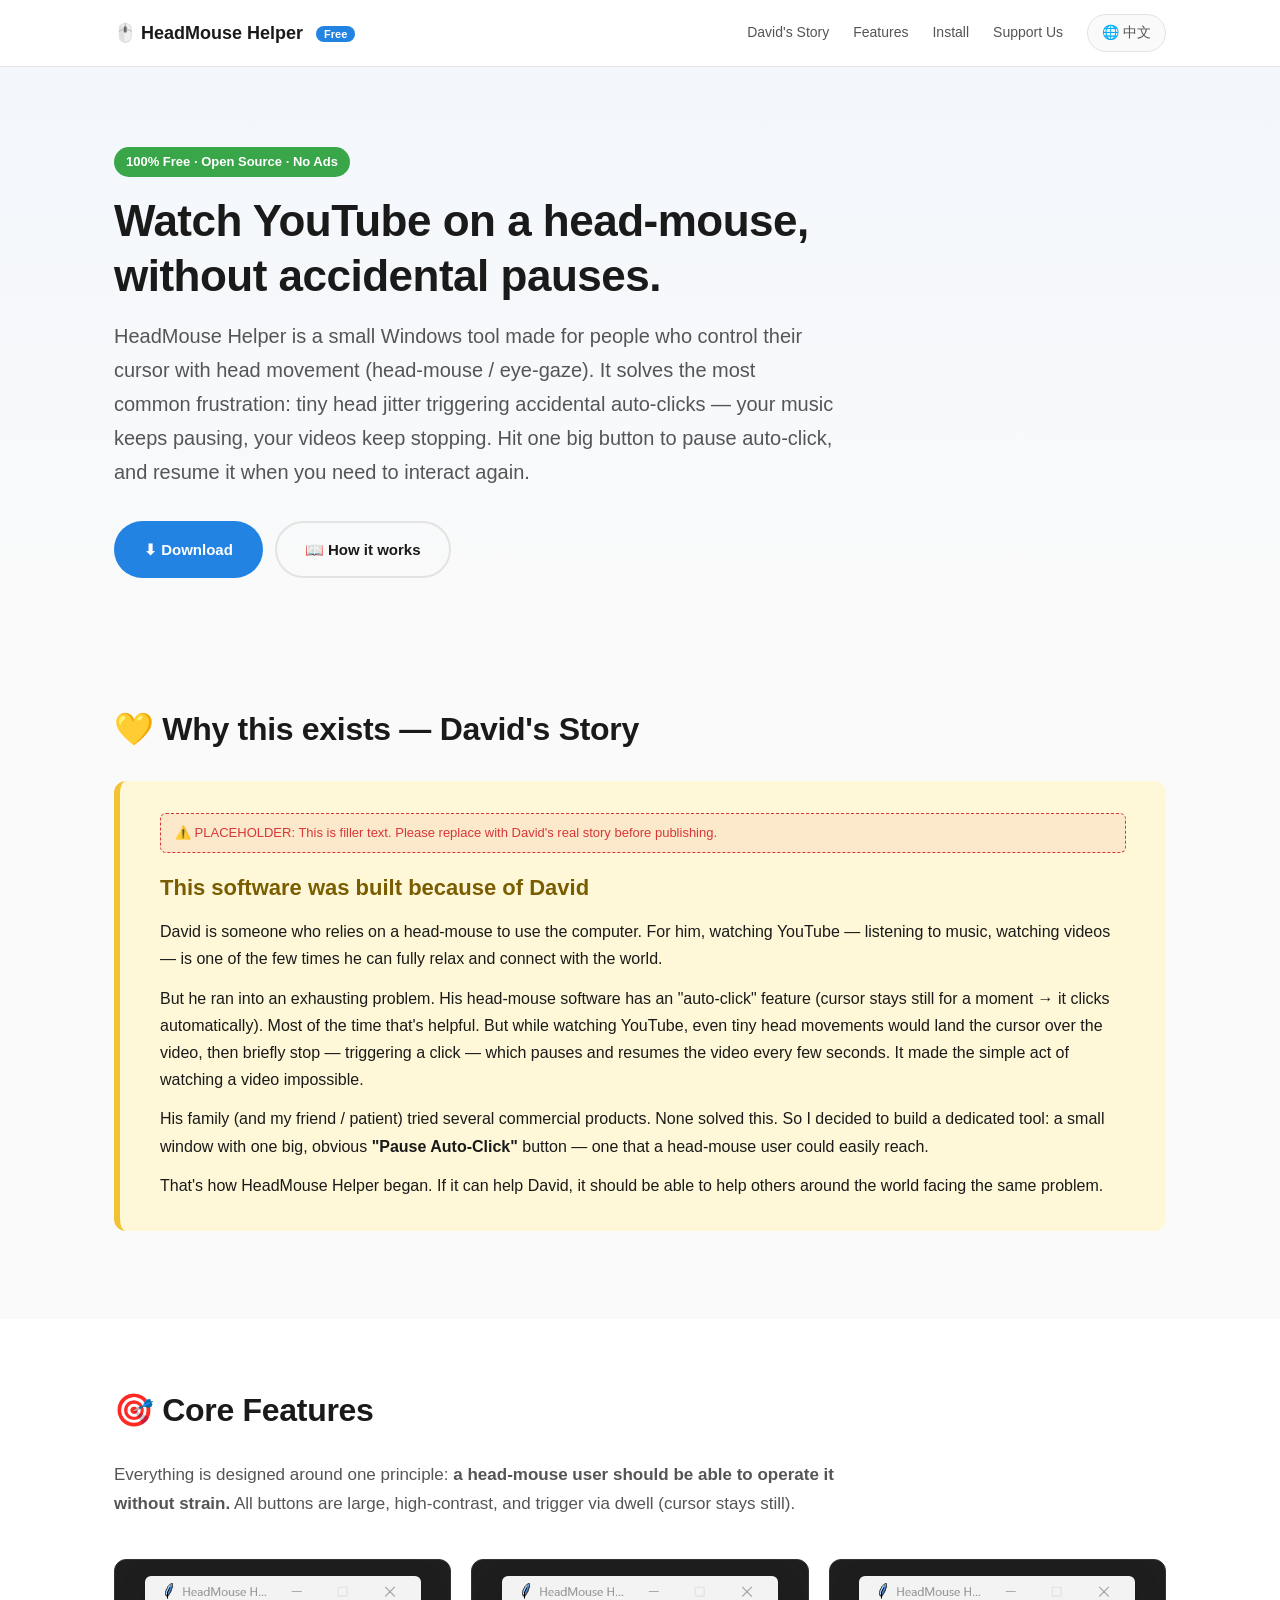
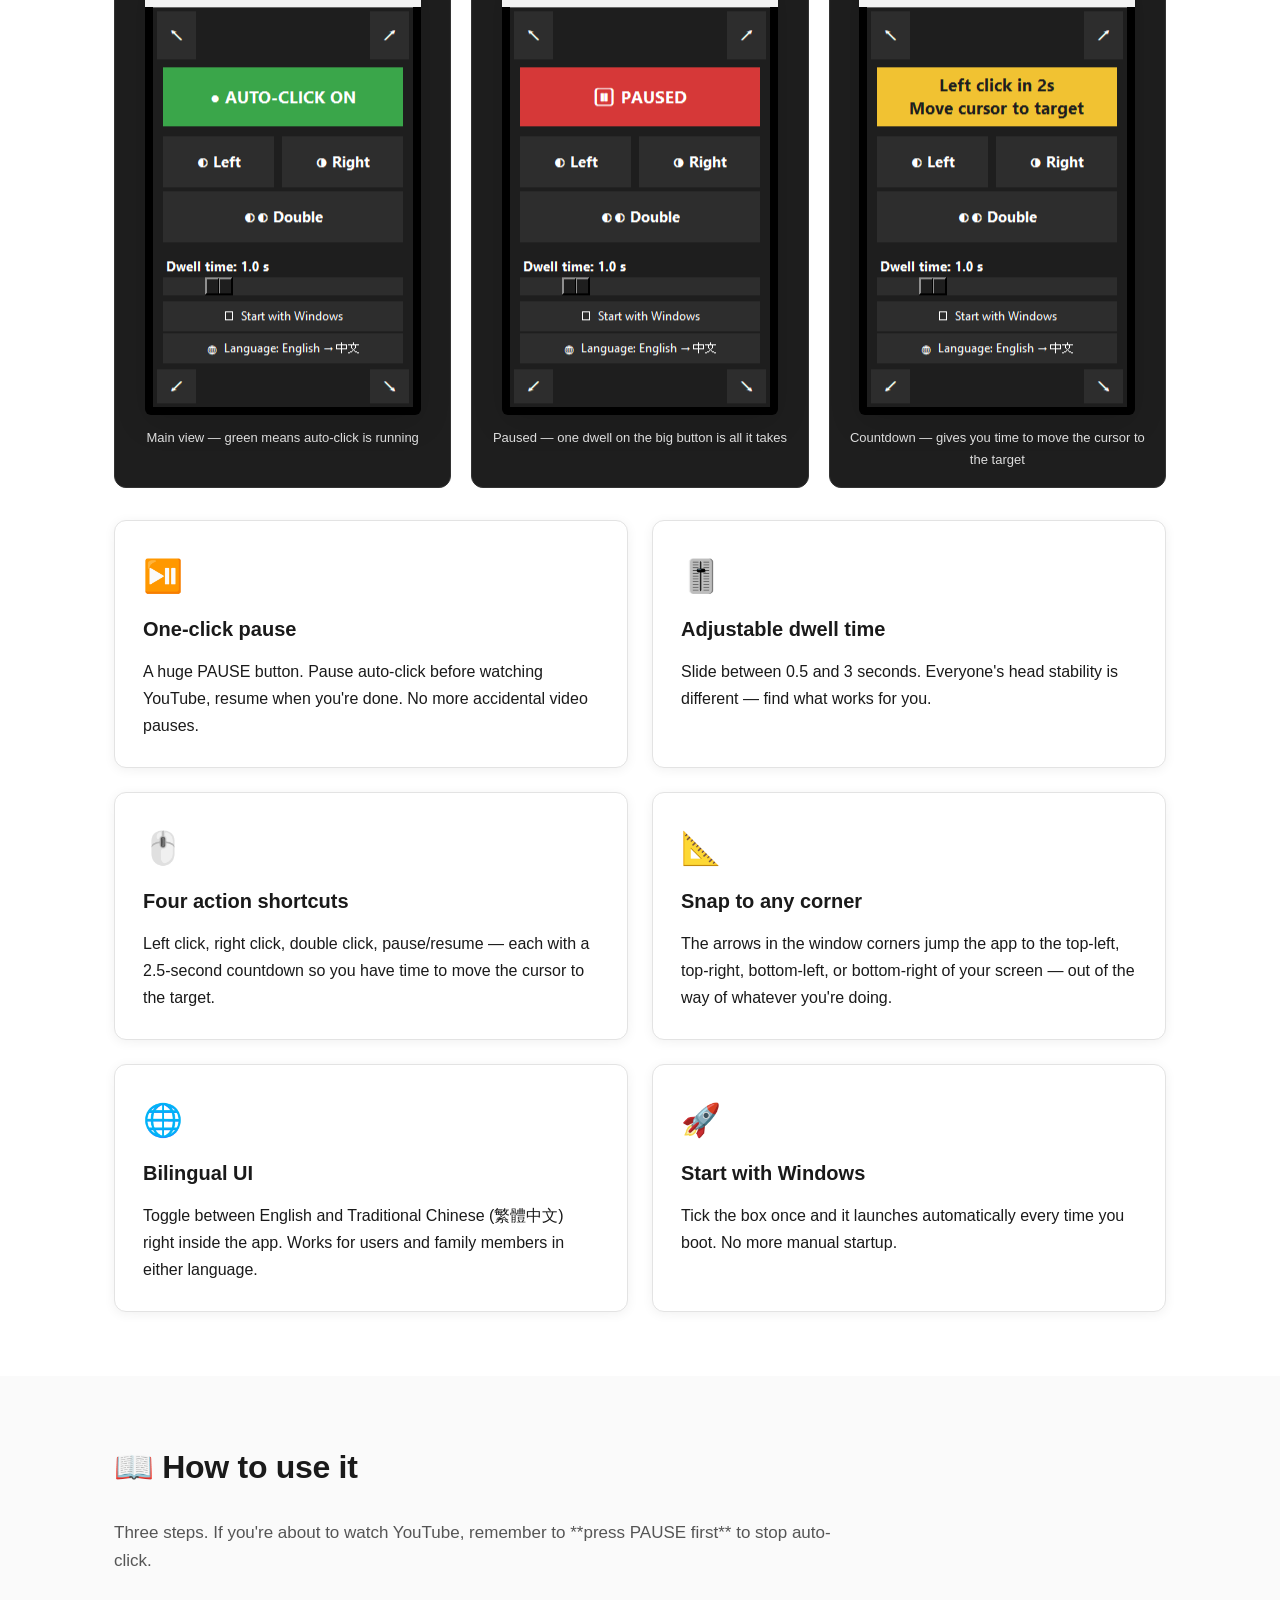
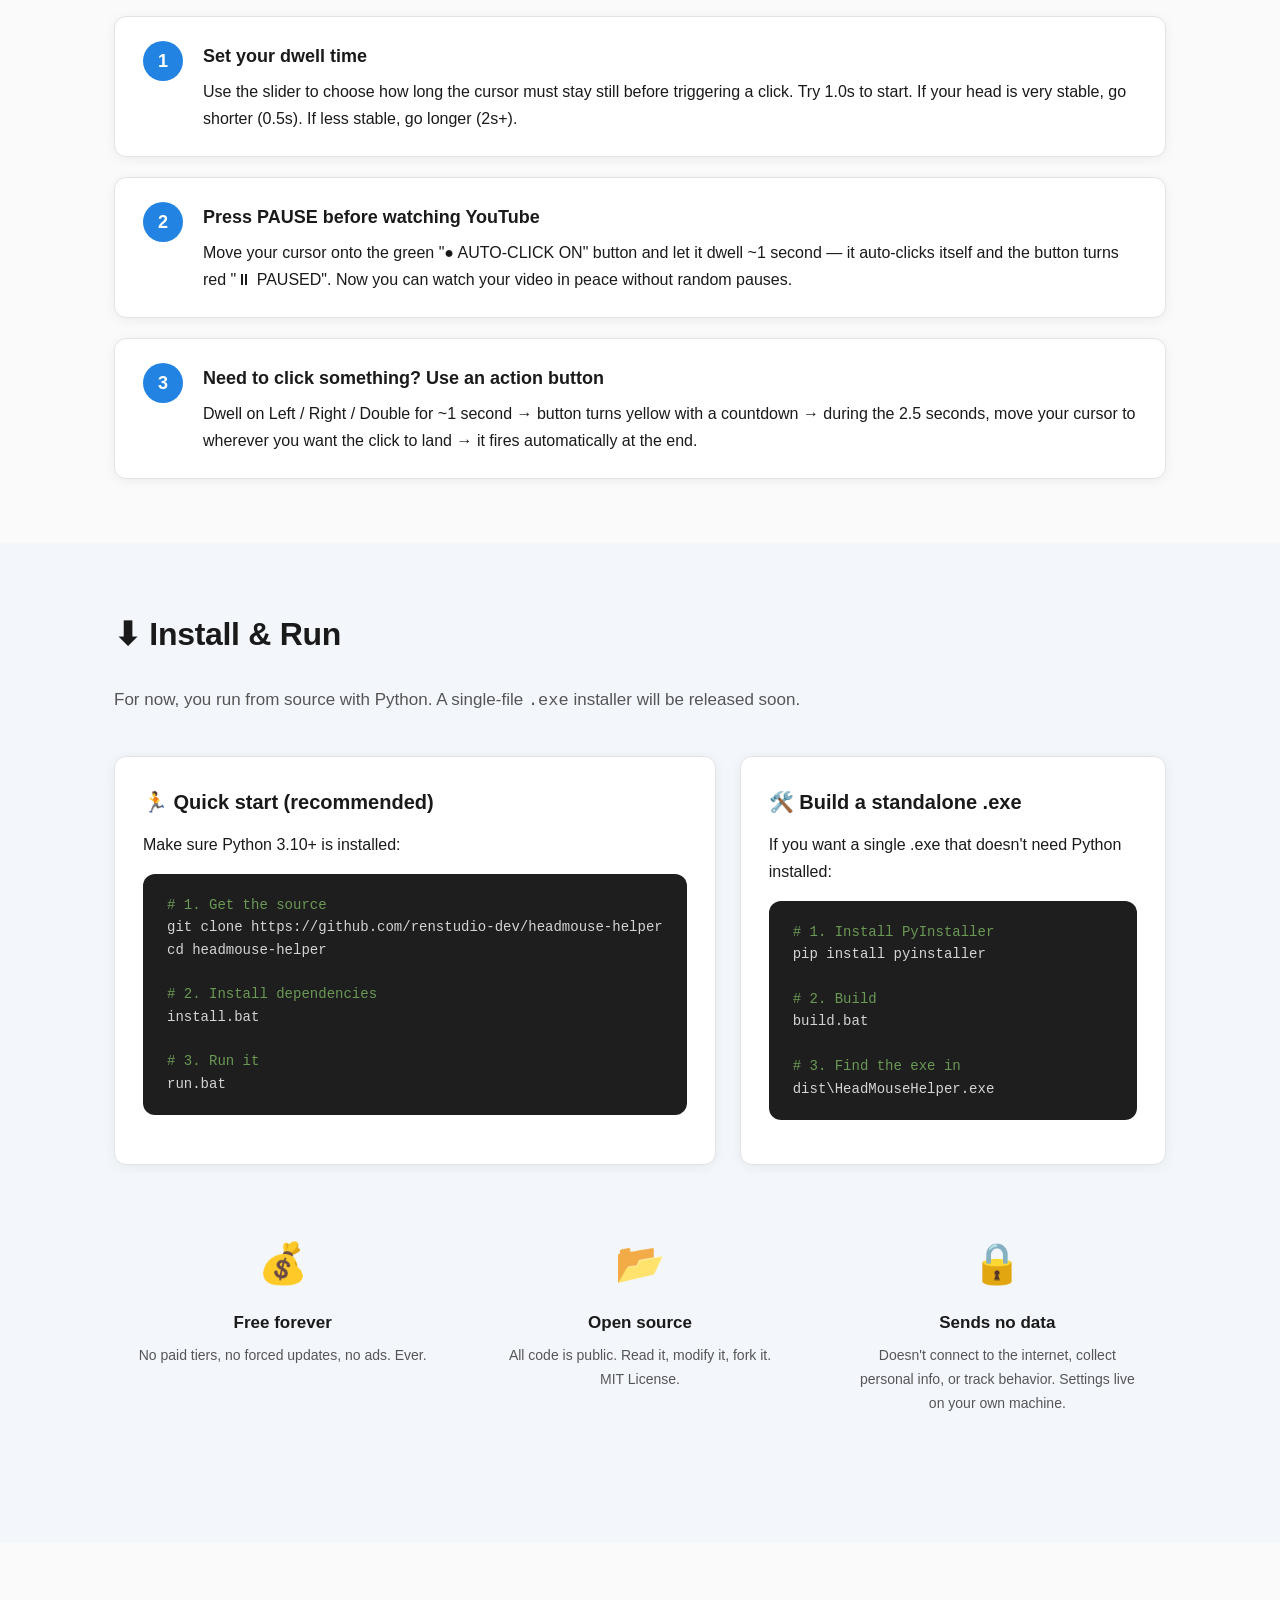
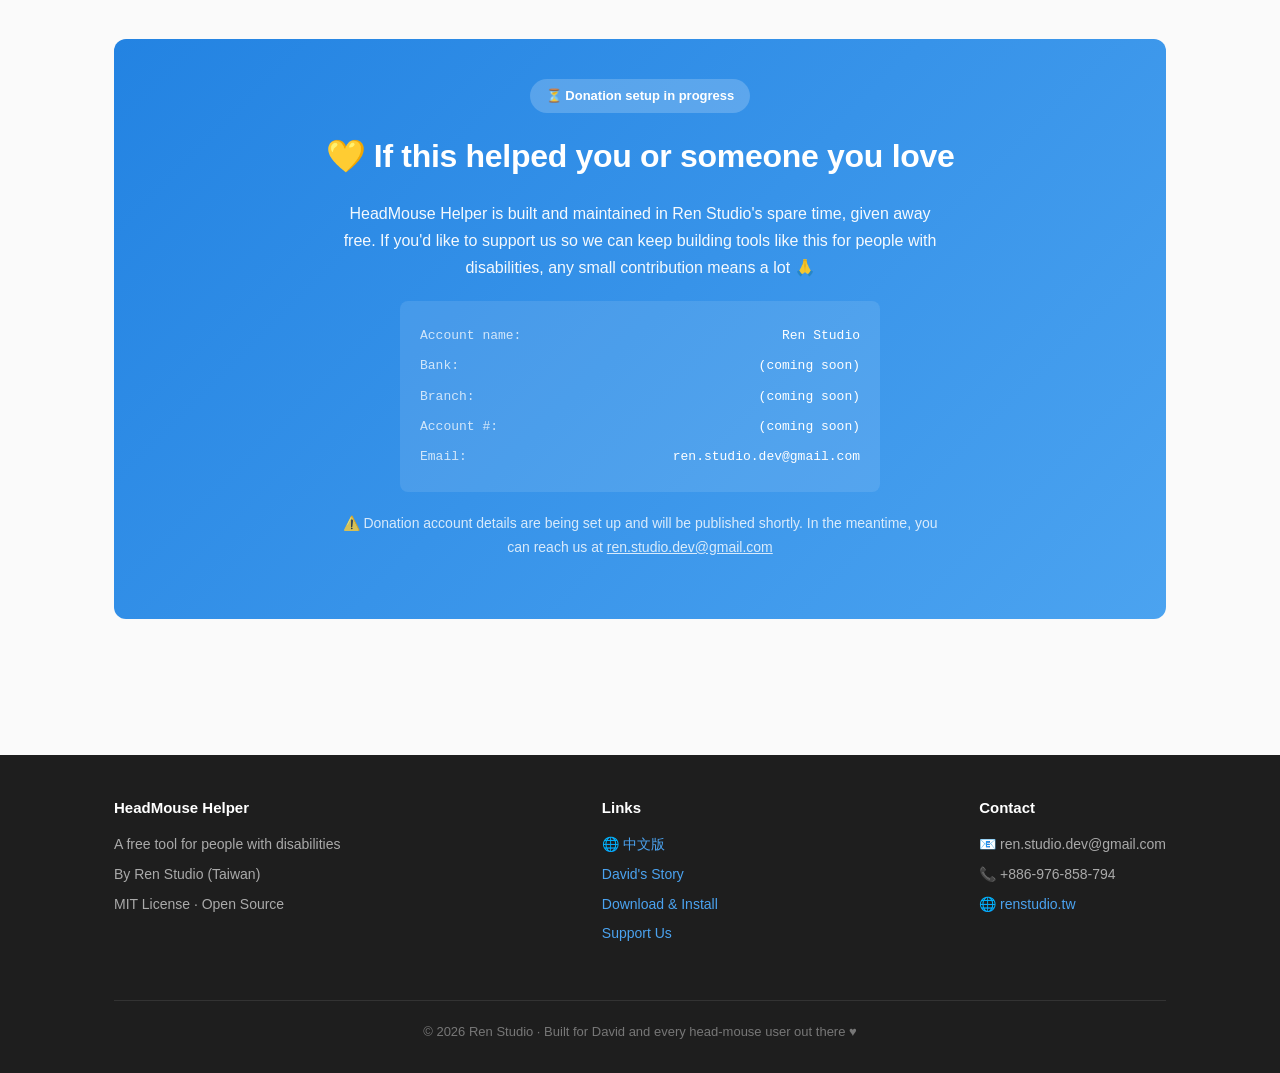
==== docs/en/index.html @ bfb5f7d2 "feat: bilingual landing page + UI screenshots + README - docs/index.html: Chinese landing page (zh-T" ====
<!DOCTYPE html>
<html lang="en">
<head>
<meta charset="UTF-8">
<meta name="viewport" content="width=device-width, initial-scale=1.0">
<title>HeadMouse Helper — Free Click Assistant for Head-Mouse Users</title>
<meta name="description" content="HeadMouse Helper is a free Windows tool that helps head-mouse users avoid accidental clicks while watching YouTube. One big PAUSE button — that's it.">
<link rel="stylesheet" href="../assets/styles.css">
</head>
<body>

<nav class="topnav">
  <div class="container">
    <div class="brand">
      <a href="index.html">🖱️ HeadMouse Helper</a>
      <span class="badge">Free</span>
    </div>
    <div class="nav-links">
      <a href="#story">David's Story</a>
      <a href="#features">Features</a>
      <a href="#install">Install</a>
      <a href="#donate">Support Us</a>
      <a href="../index.html" class="lang-switch">🌐 中文</a>
    </div>
  </div>
</nav>

<header class="hero">
  <div class="container">
    <span class="free-tag">100% Free · Open Source · No Ads</span>
    <h1>Watch YouTube on a head-mouse,<br>without accidental pauses.</h1>
    <p class="lede">
      HeadMouse Helper is a small Windows tool made for people who control their cursor with head movement (head-mouse / eye-gaze).
      It solves the most common frustration: tiny head jitter triggering accidental auto-clicks — your music keeps pausing, your videos keep stopping.
      Hit one big button to pause auto-click, and resume it when you need to interact again.
    </p>
    <div class="ctas">
      <a href="#install" class="btn btn-primary">⬇ Download</a>
      <a href="#how-to-use" class="btn btn-ghost">📖 How it works</a>
    </div>
  </div>
</header>

<section id="story">
  <div class="container">
    <h2>💛 Why this exists — David's Story</h2>
    <div class="story">
      <div class="placeholder-notice">
        ⚠️ PLACEHOLDER: This is filler text. Please replace with David's real story before publishing.
      </div>
      <h3>This software was built because of David</h3>
      <p style="margin-bottom: 12px;">
        David is someone who relies on a head-mouse to use the computer. For him,
        watching YouTube — listening to music, watching videos —
        is one of the few times he can fully relax and connect with the world.
      </p>
      <p style="margin-bottom: 12px;">
        But he ran into an exhausting problem. His head-mouse software has an "auto-click" feature
        (cursor stays still for a moment → it clicks automatically). Most of the time that's helpful.
        But while watching YouTube, even tiny head movements would land the cursor over the video,
        then briefly stop — triggering a click — which pauses and resumes the video every few seconds.
        It made the simple act of watching a video impossible.
      </p>
      <p style="margin-bottom: 12px;">
        His family (and my friend / patient) tried several commercial products. None solved this.
        So I decided to build a dedicated tool: a small window with one big, obvious
        <strong>"Pause Auto-Click"</strong> button — one that a head-mouse user could easily reach.
      </p>
      <p>
        That's how HeadMouse Helper began. If it can help David,
        it should be able to help others around the world facing the same problem.
      </p>
    </div>
  </div>
</section>

<section id="features" style="background: #fff;">
  <div class="container">
    <h2>🎯 Core Features</h2>
    <p class="section-lede">
      Everything is designed around one principle:
      <strong>a head-mouse user should be able to operate it without strain.</strong>
      All buttons are large, high-contrast, and trigger via dwell (cursor stays still).
    </p>

    <div class="shots">
      <figure class="shot">
        <img src="../screenshots/ui-en-running.png" alt="Main UI with auto-click running" loading="lazy">
        <figcaption>Main view — green means auto-click is running</figcaption>
      </figure>
      <figure class="shot">
        <img src="../screenshots/ui-en-paused.png" alt="Auto-click paused" loading="lazy">
        <figcaption>Paused — one dwell on the big button is all it takes</figcaption>
      </figure>
      <figure class="shot">
        <img src="../screenshots/ui-en-countdown.png" alt="Countdown mode" loading="lazy">
        <figcaption>Countdown — gives you time to move the cursor to the target</figcaption>
      </figure>
    </div>

    <div class="grid-2">
      <div class="card">
        <div class="emoji">⏯️</div>
        <h3>One-click pause</h3>
        <p>A huge PAUSE button. Pause auto-click before watching YouTube, resume when you're done. No more accidental video pauses.</p>
      </div>
      <div class="card">
        <div class="emoji">🎚️</div>
        <h3>Adjustable dwell time</h3>
        <p>Slide between 0.5 and 3 seconds. Everyone's head stability is different — find what works for you.</p>
      </div>
      <div class="card">
        <div class="emoji">🖱️</div>
        <h3>Four action shortcuts</h3>
        <p>Left click, right click, double click, pause/resume — each with a 2.5-second countdown so you have time to move the cursor to the target.</p>
      </div>
      <div class="card">
        <div class="emoji">📐</div>
        <h3>Snap to any corner</h3>
        <p>The arrows in the window corners jump the app to the top-left, top-right, bottom-left, or bottom-right of your screen — out of the way of whatever you're doing.</p>
      </div>
      <div class="card">
        <div class="emoji">🌐</div>
        <h3>Bilingual UI</h3>
        <p>Toggle between English and Traditional Chinese (繁體中文) right inside the app. Works for users and family members in either language.</p>
      </div>
      <div class="card">
        <div class="emoji">🚀</div>
        <h3>Start with Windows</h3>
        <p>Tick the box once and it launches automatically every time you boot. No more manual startup.</p>
      </div>
    </div>
  </div>
</section>

<section id="how-to-use">
  <div class="container">
    <h2>📖 How to use it</h2>
    <p class="section-lede">Three steps. If you're about to watch YouTube, remember to **press PAUSE first** to stop auto-click.</p>

    <div class="steps">
      <div class="step">
        <div class="step-num">1</div>
        <div class="step-body">
          <h3>Set your dwell time</h3>
          <p>Use the slider to choose how long the cursor must stay still before triggering a click. Try 1.0s to start. If your head is very stable, go shorter (0.5s). If less stable, go longer (2s+).</p>
        </div>
      </div>
      <div class="step">
        <div class="step-num">2</div>
        <div class="step-body">
          <h3>Press PAUSE before watching YouTube</h3>
          <p>Move your cursor onto the green "● AUTO-CLICK ON" button and let it dwell ~1 second — it auto-clicks itself and the button turns red "⏸ PAUSED". Now you can watch your video in peace without random pauses.</p>
        </div>
      </div>
      <div class="step">
        <div class="step-num">3</div>
        <div class="step-body">
          <h3>Need to click something? Use an action button</h3>
          <p>Dwell on Left / Right / Double for ~1 second → button turns yellow with a countdown → during the 2.5 seconds, move your cursor to wherever you want the click to land → it fires automatically at the end.</p>
        </div>
      </div>
    </div>
  </div>
</section>

<section id="install" style="background: #f3f7fc;">
  <div class="container">
    <h2>⬇ Install &amp; Run</h2>
    <p class="section-lede">
      For now, you run from source with Python.
      A single-file <code>.exe</code> installer will be released soon.
    </p>

    <div class="grid-2">
      <div class="card">
        <h3>🏃 Quick start (recommended)</h3>
        <p style="margin-bottom: 14px;">Make sure Python 3.10+ is installed:</p>
        <pre><span class="comment"># 1. Get the source</span>
git clone https://github.com/renstudio-dev/headmouse-helper
cd headmouse-helper

<span class="comment"># 2. Install dependencies</span>
install.bat

<span class="comment"># 3. Run it</span>
run.bat</pre>
      </div>
      <div class="card">
        <h3>🛠️ Build a standalone .exe</h3>
        <p style="margin-bottom: 14px;">If you want a single .exe that doesn't need Python installed:</p>
        <pre><span class="comment"># 1. Install PyInstaller</span>
pip install pyinstaller

<span class="comment"># 2. Build</span>
build.bat

<span class="comment"># 3. Find the exe in</span>
dist\HeadMouseHelper.exe</pre>
      </div>
    </div>

    <div class="feature-row">
      <div class="feature">
        <div class="emoji">💰</div>
        <h4>Free forever</h4>
        <p>No paid tiers, no forced updates, no ads. Ever.</p>
      </div>
      <div class="feature">
        <div class="emoji">📂</div>
        <h4>Open source</h4>
        <p>All code is public. Read it, modify it, fork it. MIT License.</p>
      </div>
      <div class="feature">
        <div class="emoji">🔒</div>
        <h4>Sends no data</h4>
        <p>Doesn't connect to the internet, collect personal info, or track behavior. Settings live on your own machine.</p>
      </div>
    </div>
  </div>
</section>

<section id="donate">
  <div class="container">
    <div class="donate">
      <span class="coming-soon">⏳ Donation setup in progress</span>
      <h2>💛 If this helped you or someone you love</h2>
      <p>
        HeadMouse Helper is built and maintained in Ren Studio's spare time, given away free.
        If you'd like to support us so we can keep building tools like this for people with disabilities,
        any small contribution means a lot 🙏
      </p>
      <div class="donate-info">
        <div class="field"><span class="label">Account name:</span><span>Ren Studio</span></div>
        <div class="field"><span class="label">Bank:</span><span>(coming soon)</span></div>
        <div class="field"><span class="label">Branch:</span><span>(coming soon)</span></div>
        <div class="field"><span class="label">Account #:</span><span>(coming soon)</span></div>
        <div class="field"><span class="label">Email:</span><span>ren.studio.dev@gmail.com</span></div>
      </div>
      <p style="margin-top: 20px; font-size: 14px; opacity: 0.8;">
        ⚠️ Donation account details are being set up and will be published shortly.
        In the meantime, you can reach us at
        <a href="mailto:ren.studio.dev@gmail.com" style="color:#fff; text-decoration: underline;">ren.studio.dev@gmail.com</a>
      </p>
    </div>
  </div>
</section>

<footer>
  <div class="container">
    <div>
      <h4>HeadMouse Helper</h4>
      <ul>
        <li>A free tool for people with disabilities</li>
        <li>By Ren Studio (Taiwan)</li>
        <li>MIT License · Open Source</li>
      </ul>
    </div>
    <div>
      <h4>Links</h4>
      <ul>
        <li><a href="../index.html">🌐 中文版</a></li>
        <li><a href="#story">David's Story</a></li>
        <li><a href="#install">Download &amp; Install</a></li>
        <li><a href="#donate">Support Us</a></li>
      </ul>
    </div>
    <div>
      <h4>Contact</h4>
      <ul>
        <li>📧 ren.studio.dev@gmail.com</li>
        <li>📞 +886-976-858-794</li>
        <li>🌐 <a href="https://renstudio.tw">renstudio.tw</a></li>
      </ul>
    </div>
    <div class="credit">
      © 2026 Ren Studio · Built for David and every head-mouse user out there ♥
    </div>
  </div>
</footer>

</body>
</html>
---- docs/assets/styles.css ----
/* HeadMouse Helper landing page styles */
:root {
  --bg: #fafafa;
  --bg-card: #ffffff;
  --bg-dark: #1e1e1e;
  --text: #1a1a1a;
  --text-muted: #555;
  --text-light: #fff;
  --accent: #2383e2;
  --accent-hover: #1a6dc1;
  --success: #3aa64a;
  --warn: #f1c232;
  --danger: #d63838;
  --border: #e3e3e3;
  --radius: 12px;
  --shadow: 0 2px 12px rgba(0, 0, 0, 0.06);
  --shadow-lg: 0 8px 32px rgba(0, 0, 0, 0.12);
}

* { box-sizing: border-box; margin: 0; padding: 0; }

html { scroll-behavior: smooth; }

body {
  font-family: -apple-system, "Segoe UI", "Microsoft JhengHei", "Noto Sans TC", sans-serif;
  line-height: 1.7;
  color: var(--text);
  background: var(--bg);
}

img { max-width: 100%; height: auto; display: block; }

a { color: var(--accent); text-decoration: none; }
a:hover { color: var(--accent-hover); text-decoration: underline; }

.container { max-width: 1100px; margin: 0 auto; padding: 0 24px; }

/* Top nav */
.topnav {
  background: var(--bg-card);
  border-bottom: 1px solid var(--border);
  position: sticky;
  top: 0;
  z-index: 100;
  backdrop-filter: blur(8px);
}
.topnav .container {
  display: flex;
  align-items: center;
  justify-content: space-between;
  padding-top: 14px;
  padding-bottom: 14px;
}
.brand { font-size: 18px; font-weight: 700; color: var(--text); }
.brand a { color: var(--text); text-decoration: none; }
.brand .badge {
  font-size: 11px;
  background: var(--accent);
  color: #fff;
  padding: 2px 8px;
  border-radius: 999px;
  margin-left: 8px;
  vertical-align: middle;
}
.nav-links { display: flex; gap: 24px; align-items: center; }
.nav-links a { color: var(--text-muted); font-size: 14px; }
.nav-links a:hover { color: var(--accent); }
.lang-switch {
  background: var(--bg);
  border: 1px solid var(--border);
  padding: 6px 14px;
  border-radius: 999px;
  font-size: 14px;
  color: var(--text);
}

/* Hero */
.hero {
  padding: 80px 0 60px;
  background: linear-gradient(180deg, #f3f7fc 0%, var(--bg) 100%);
}
.hero h1 {
  font-size: 44px;
  line-height: 1.25;
  margin-bottom: 16px;
  font-weight: 800;
  letter-spacing: -0.5px;
}
.hero .lede {
  font-size: 20px;
  color: var(--text-muted);
  margin-bottom: 32px;
  max-width: 720px;
}
.hero .ctas { display: flex; gap: 12px; flex-wrap: wrap; }
.btn {
  display: inline-block;
  padding: 14px 28px;
  border-radius: 999px;
  font-weight: 600;
  font-size: 15px;
  text-decoration: none;
  border: 2px solid transparent;
  transition: transform 0.1s ease, background 0.2s ease;
}
.btn:hover { transform: translateY(-1px); text-decoration: none; }
.btn-primary { background: var(--accent); color: #fff; }
.btn-primary:hover { background: var(--accent-hover); color: #fff; }
.btn-ghost { background: transparent; border-color: var(--border); color: var(--text); }
.btn-ghost:hover { border-color: var(--accent); color: var(--accent); }

.free-tag {
  display: inline-block;
  background: var(--success);
  color: #fff;
  padding: 4px 12px;
  border-radius: 999px;
  font-size: 13px;
  font-weight: 600;
  margin-bottom: 16px;
}

/* Section */
section { padding: 64px 0; }
section h2 {
  font-size: 32px;
  font-weight: 700;
  margin-bottom: 24px;
  letter-spacing: -0.3px;
}
section .section-lede {
  color: var(--text-muted);
  font-size: 17px;
  margin-bottom: 40px;
  max-width: 720px;
}

/* David story */
.story {
  background: #fff8d8;
  border-left: 6px solid var(--warn);
  padding: 32px 40px;
  border-radius: var(--radius);
  margin: 24px 0;
}
.story h3 { font-size: 22px; margin-bottom: 12px; color: #7a5d00; }
.story .placeholder-notice {
  background: rgba(214, 56, 56, 0.08);
  color: var(--danger);
  padding: 8px 14px;
  border-radius: 6px;
  font-size: 13px;
  margin-bottom: 16px;
  border: 1px dashed var(--danger);
}

/* Problem / Solution grid */
.grid-2 {
  display: grid;
  grid-template-columns: repeat(2, 1fr);
  gap: 24px;
}
@media (max-width: 720px) {
  .grid-2 { grid-template-columns: 1fr; }
  .hero h1 { font-size: 32px; }
}
.card {
  background: var(--bg-card);
  border-radius: var(--radius);
  padding: 28px;
  border: 1px solid var(--border);
  box-shadow: var(--shadow);
}
.card h3 { font-size: 20px; margin-bottom: 12px; }
.card .emoji { font-size: 32px; margin-bottom: 8px; }

/* Screenshots */
.shots {
  display: grid;
  grid-template-columns: repeat(3, 1fr);
  gap: 20px;
  margin: 32px 0;
}
@media (max-width: 720px) {
  .shots { grid-template-columns: 1fr; }
}
.shot {
  background: var(--bg-dark);
  border-radius: var(--radius);
  padding: 16px;
  text-align: center;
  border: 1px solid #333;
}
.shot img {
  margin: 0 auto;
  border-radius: 6px;
  box-shadow: var(--shadow-lg);
}
.shot figcaption {
  margin-top: 12px;
  color: #ddd;
  font-size: 13px;
}

/* Steps */
.steps { display: flex; flex-direction: column; gap: 20px; }
.step {
  background: var(--bg-card);
  border-radius: var(--radius);
  padding: 24px 28px;
  border: 1px solid var(--border);
  display: flex;
  gap: 20px;
  align-items: flex-start;
  box-shadow: var(--shadow);
}
.step-num {
  background: var(--accent);
  color: #fff;
  width: 40px;
  height: 40px;
  border-radius: 50%;
  display: flex;
  align-items: center;
  justify-content: center;
  font-weight: 700;
  font-size: 18px;
  flex-shrink: 0;
}
.step h3 { font-size: 18px; margin-bottom: 6px; }
.step .step-body { flex: 1; }
.step code {
  background: #f1f1f1;
  padding: 3px 8px;
  border-radius: 4px;
  font-family: Consolas, monospace;
  font-size: 13px;
  color: #c0392b;
}

/* Code block */
pre {
  background: var(--bg-dark);
  color: #d4d4d4;
  padding: 20px 24px;
  border-radius: var(--radius);
  overflow-x: auto;
  font-family: Consolas, monospace;
  font-size: 14px;
  line-height: 1.6;
  margin: 16px 0;
}
pre .comment { color: #6a9955; }

/* Donate */
.donate {
  background: linear-gradient(135deg, #2383e2 0%, #4ba3f0 100%);
  color: #fff;
  border-radius: var(--radius);
  padding: 40px;
  text-align: center;
  margin: 32px 0;
}
.donate h2 { color: #fff; margin-bottom: 16px; }
.donate p { opacity: 0.95; max-width: 600px; margin: 0 auto 20px; }
.donate .coming-soon {
  display: inline-block;
  background: rgba(255, 255, 255, 0.2);
  padding: 6px 16px;
  border-radius: 999px;
  font-size: 13px;
  font-weight: 600;
  margin-bottom: 16px;
}
.donate-info {
  background: rgba(255, 255, 255, 0.1);
  border-radius: 8px;
  padding: 20px;
  font-family: Consolas, monospace;
  font-size: 13px;
  text-align: left;
  max-width: 480px;
  margin: 0 auto;
}
.donate-info .field { display: flex; justify-content: space-between; padding: 4px 0; }
.donate-info .label { opacity: 0.75; }

/* Footer */
footer {
  background: var(--bg-dark);
  color: #aaa;
  padding: 40px 0 30px;
  margin-top: 40px;
}
footer a { color: #4ba3f0; }
footer .container {
  display: flex;
  justify-content: space-between;
  flex-wrap: wrap;
  gap: 24px;
}
footer h4 { color: #fff; margin-bottom: 12px; font-size: 15px; }
footer ul { list-style: none; }
footer ul li { margin: 6px 0; font-size: 14px; }
footer .credit {
  width: 100%;
  border-top: 1px solid #333;
  padding-top: 20px;
  margin-top: 24px;
  font-size: 13px;
  text-align: center;
  color: #777;
}

/* Free / accessible badges */
.feature-row {
  display: grid;
  grid-template-columns: repeat(3, 1fr);
  gap: 20px;
  margin: 40px 0;
}
@media (max-width: 720px) {
  .feature-row { grid-template-columns: 1fr; }
}
.feature {
  text-align: center;
  padding: 24px;
}
.feature .emoji { font-size: 40px; margin-bottom: 12px; }
.feature h4 { font-size: 17px; margin-bottom: 6px; }
.feature p { color: var(--text-muted); font-size: 14px; }
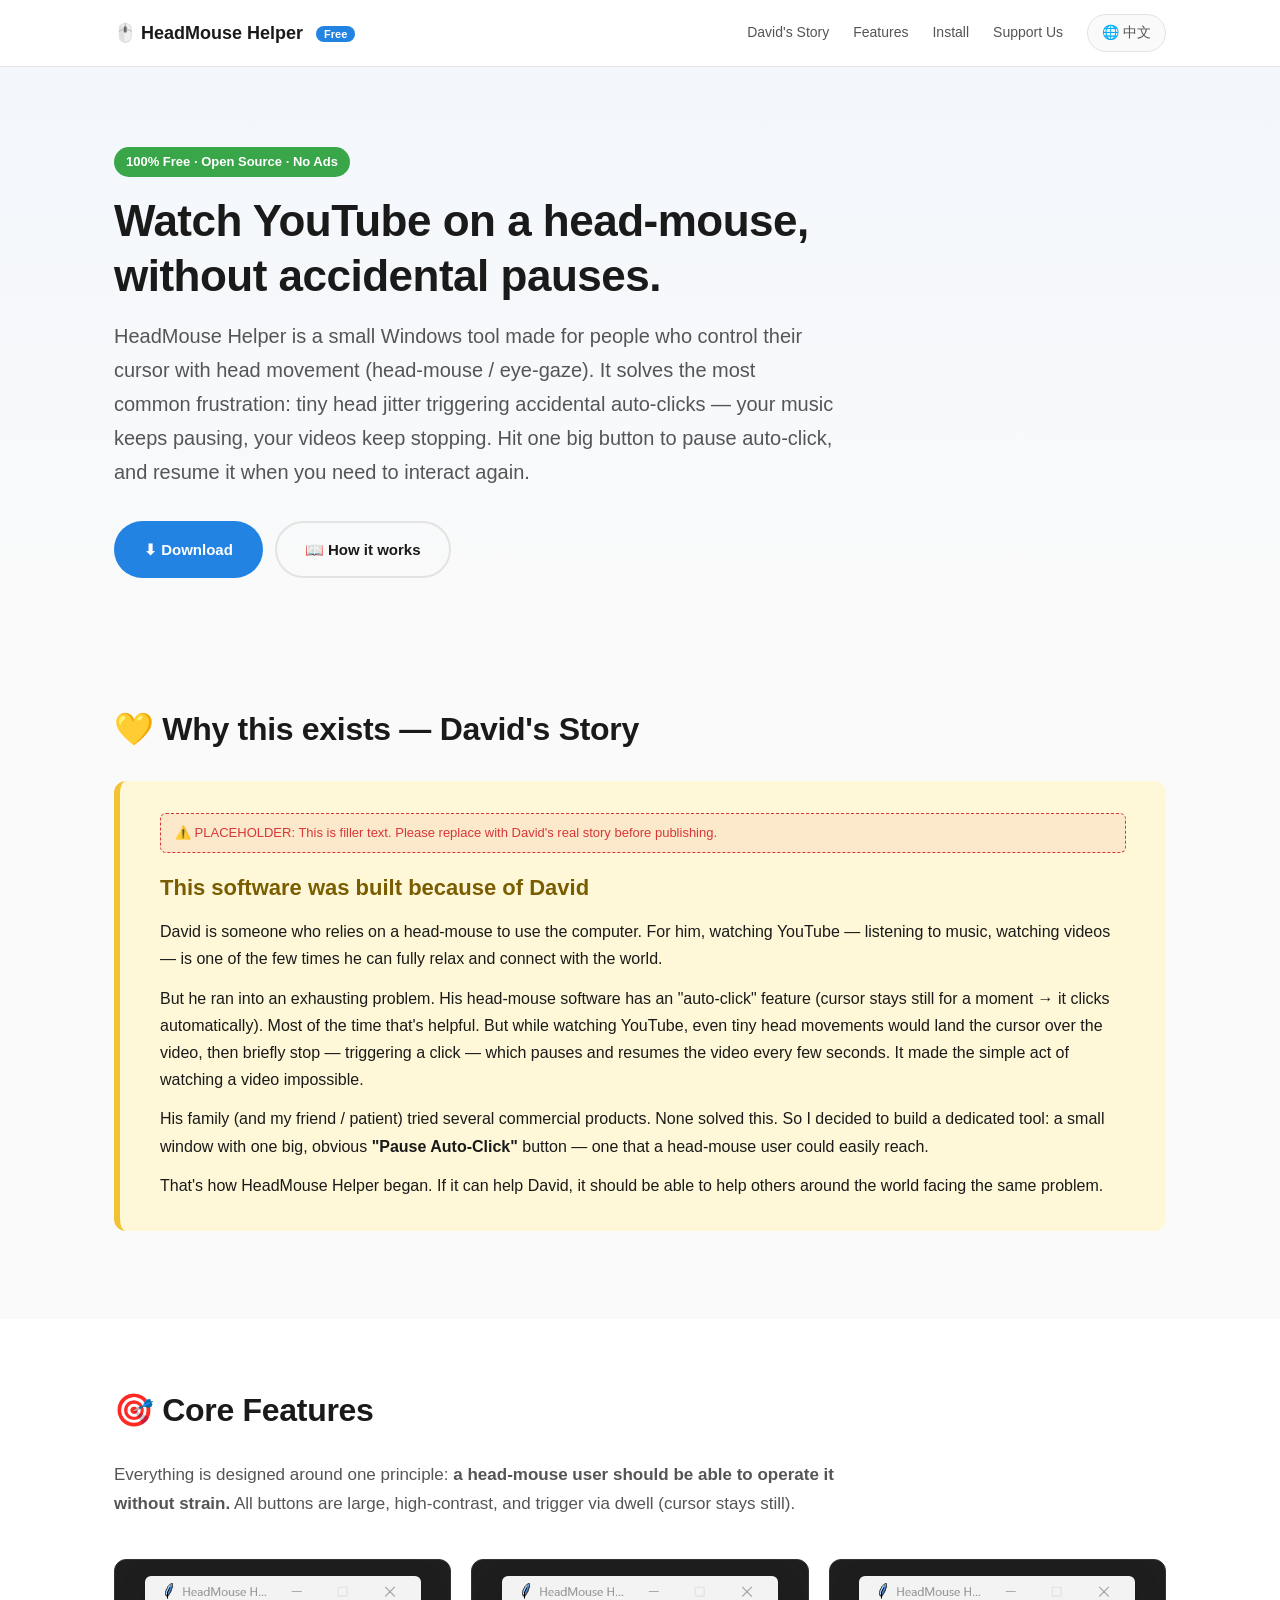
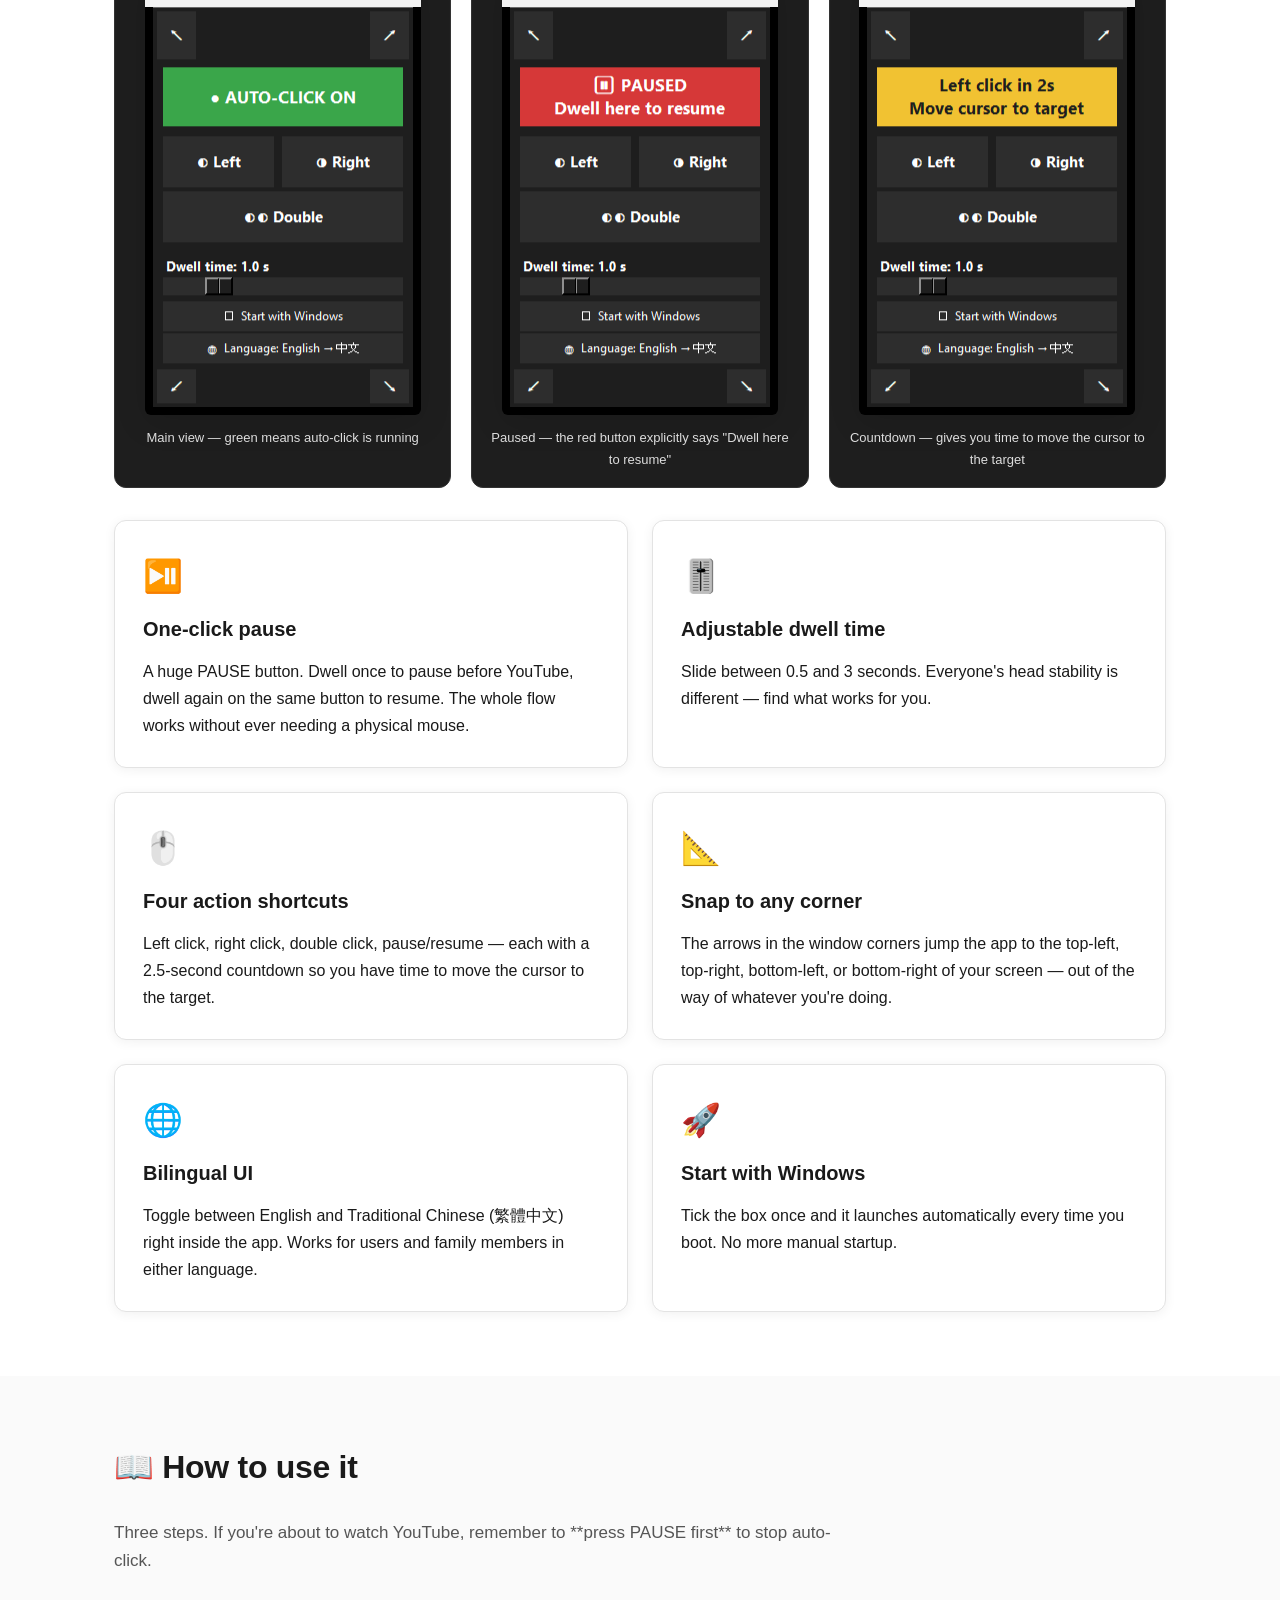
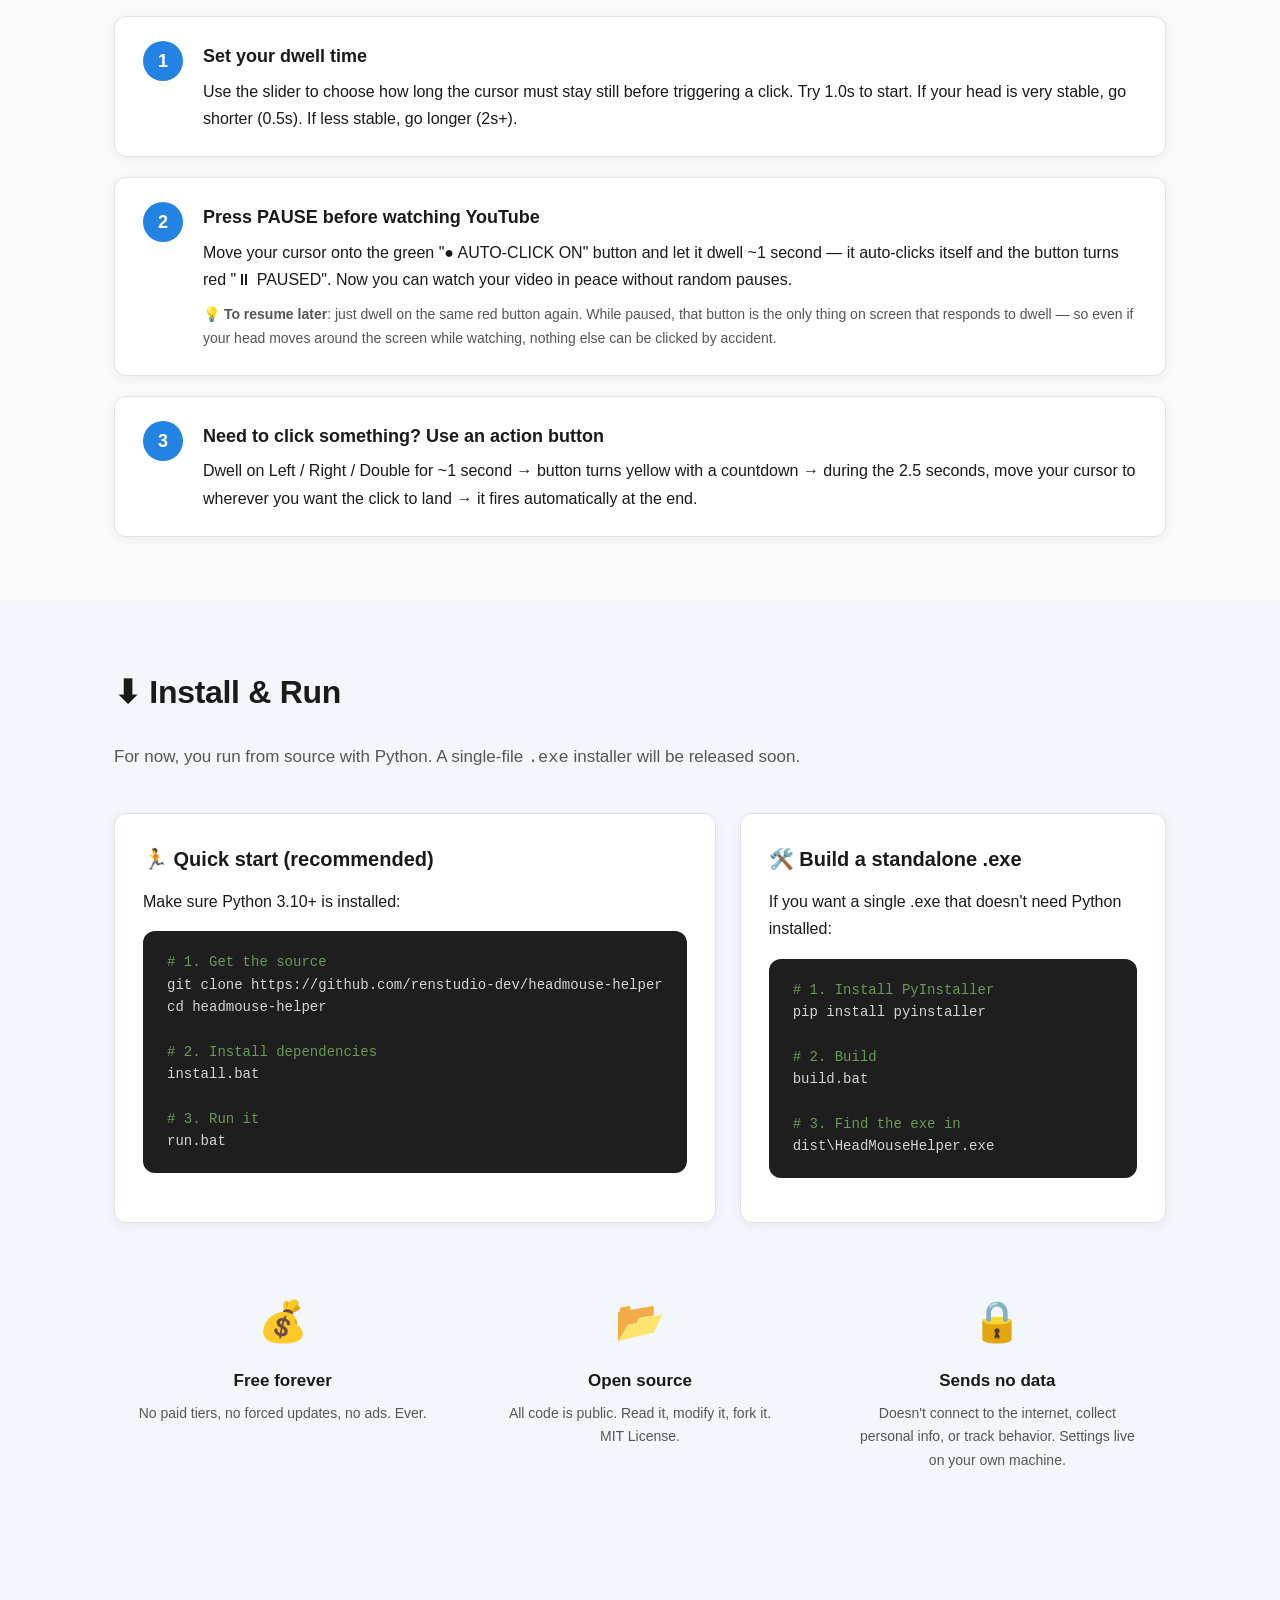
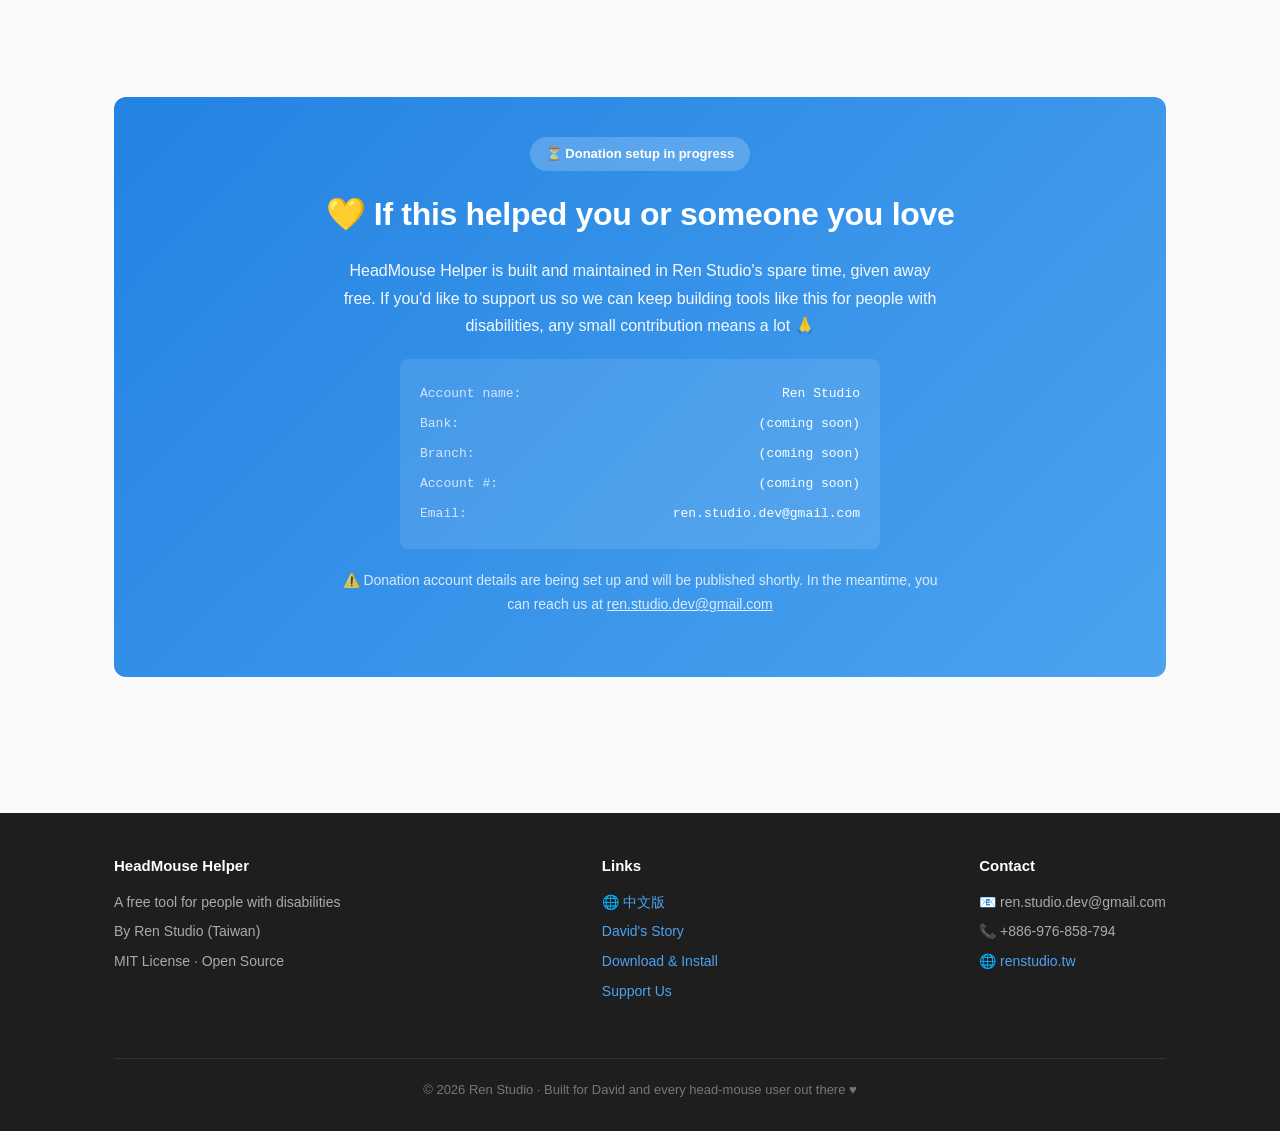
==== commit e5c8562c: "docs: update tutorial HTML for resume-by-dwell behavior - Paused screenshot captions now reflect the" ====
--- a/docs/en/index.html
+++ b/docs/en/index.html
@@ -90,7 +90,7 @@
       </figure>
       <figure class="shot">
         <img src="../screenshots/ui-en-paused.png" alt="Auto-click paused" loading="lazy">
-        <figcaption>Paused — one dwell on the big button is all it takes</figcaption>
+        <figcaption>Paused — the red button explicitly says "Dwell here to resume"</figcaption>
       </figure>
       <figure class="shot">
         <img src="../screenshots/ui-en-countdown.png" alt="Countdown mode" loading="lazy">
@@ -102,7 +102,7 @@
       <div class="card">
         <div class="emoji">⏯️</div>
         <h3>One-click pause</h3>
-        <p>A huge PAUSE button. Pause auto-click before watching YouTube, resume when you're done. No more accidental video pauses.</p>
+        <p>A huge PAUSE button. Dwell once to pause before YouTube, dwell again on the same button to resume. The whole flow works without ever needing a physical mouse.</p>
       </div>
       <div class="card">
         <div class="emoji">🎚️</div>
@@ -151,6 +151,7 @@
         <div class="step-body">
           <h3>Press PAUSE before watching YouTube</h3>
           <p>Move your cursor onto the green "● AUTO-CLICK ON" button and let it dwell ~1 second — it auto-clicks itself and the button turns red "⏸ PAUSED". Now you can watch your video in peace without random pauses.</p>
+          <p style="margin-top: 10px; color: var(--text-muted); font-size: 14px;">💡 <strong>To resume later</strong>: just dwell on the same red button again. While paused, that button is the only thing on screen that responds to dwell — so even if your head moves around the screen while watching, nothing else can be clicked by accident.</p>
         </div>
       </div>
       <div class="step">
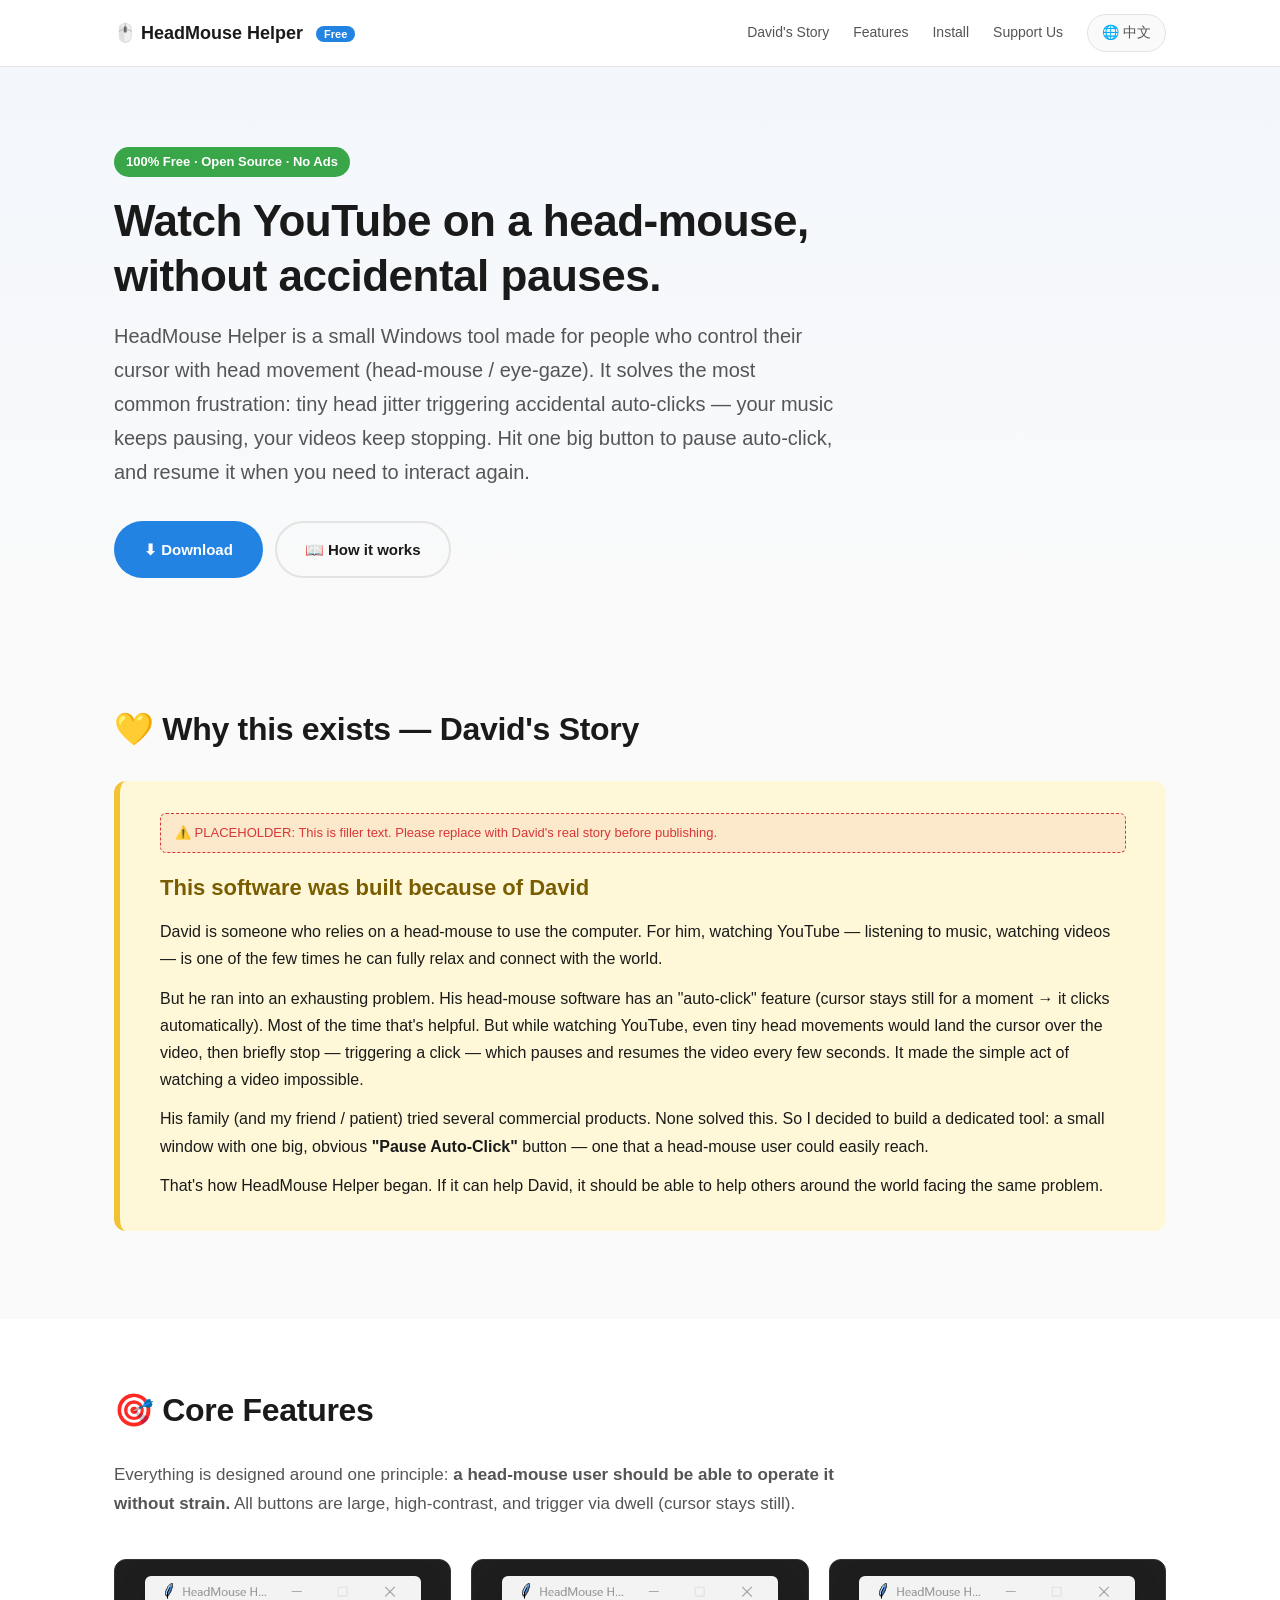
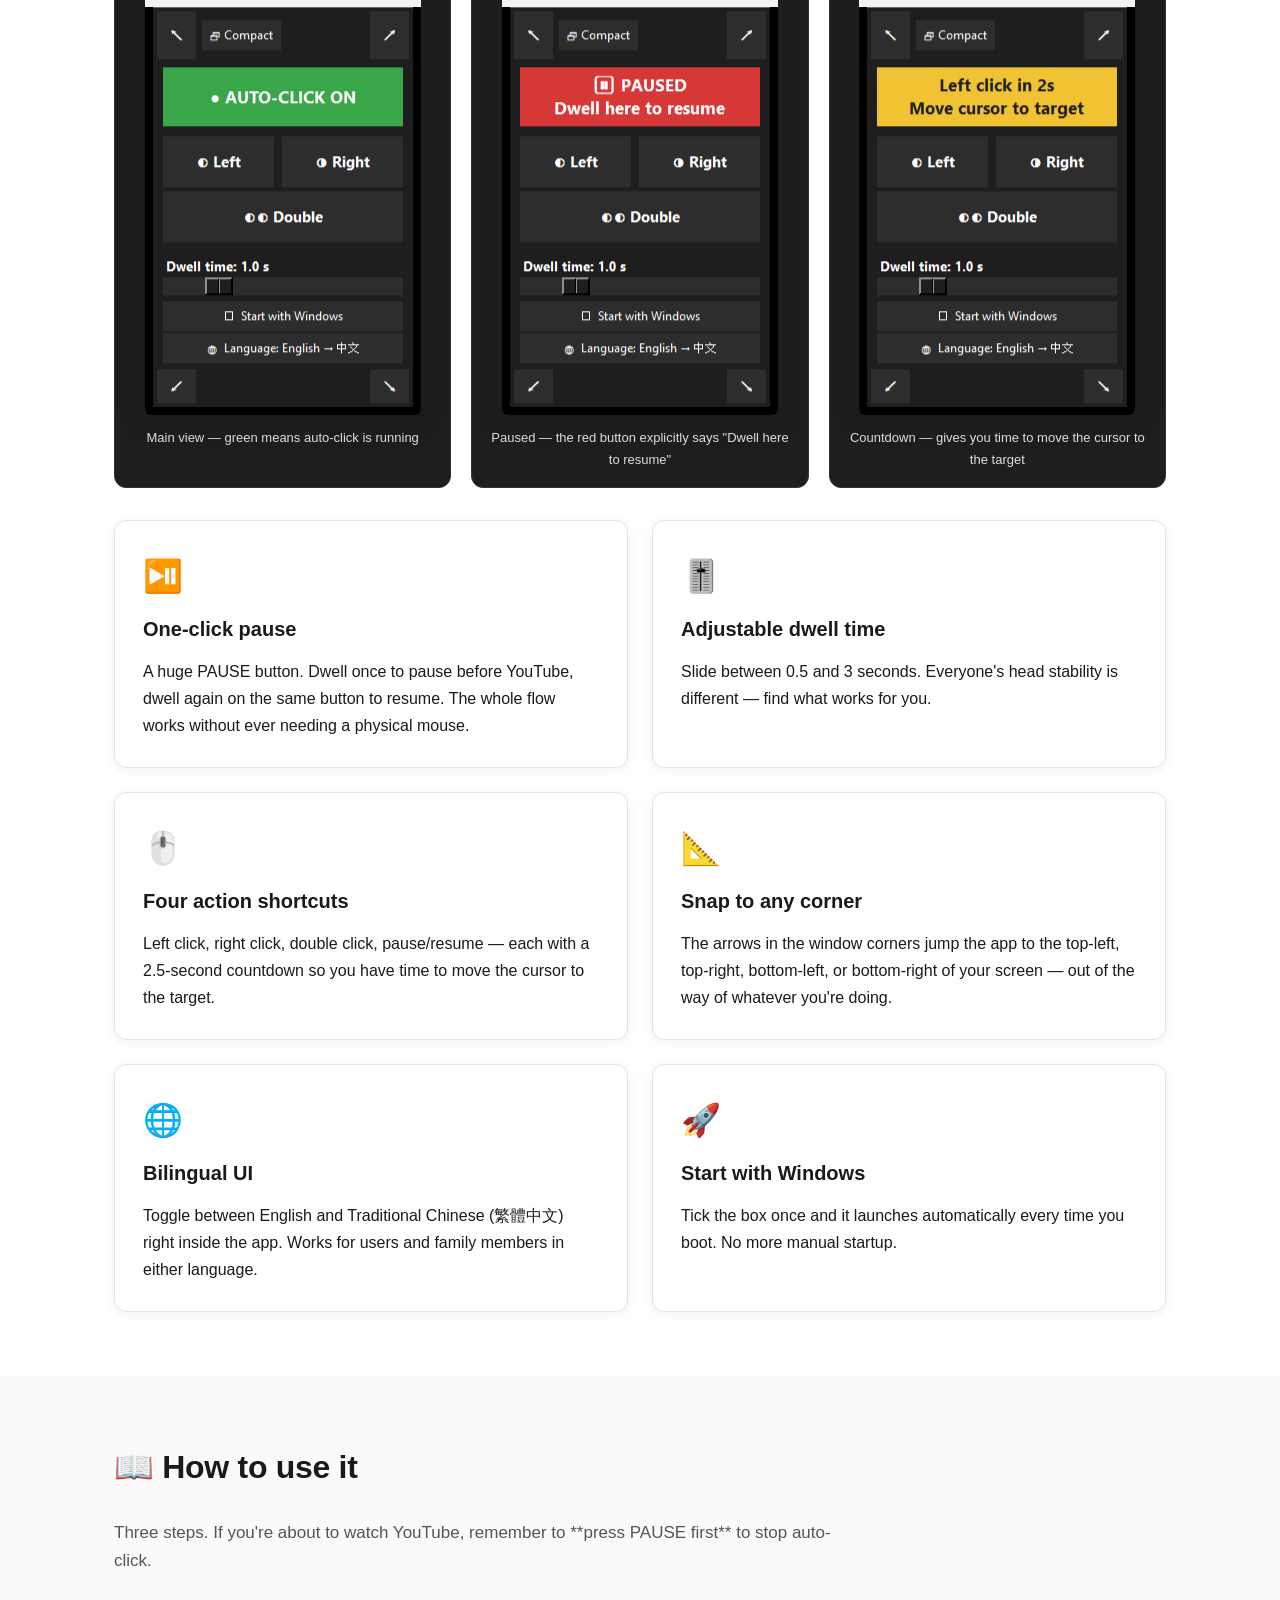
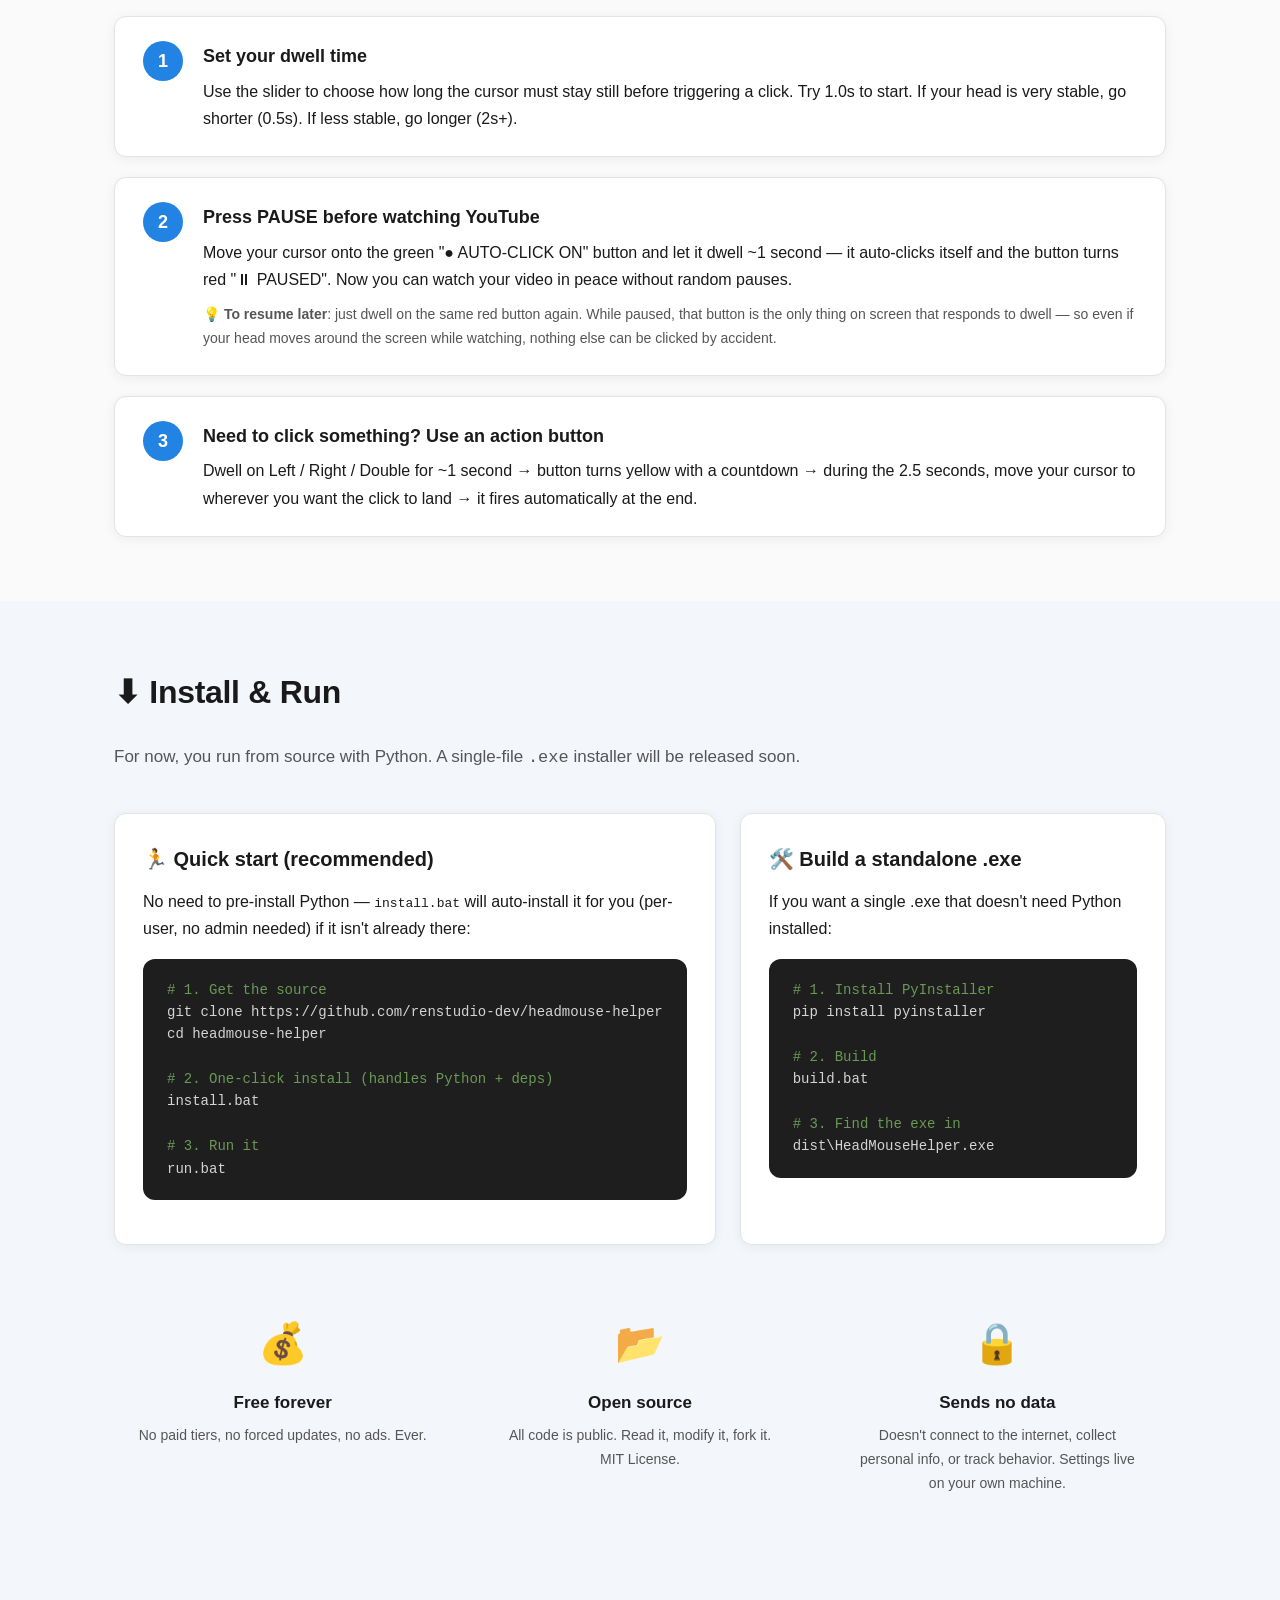
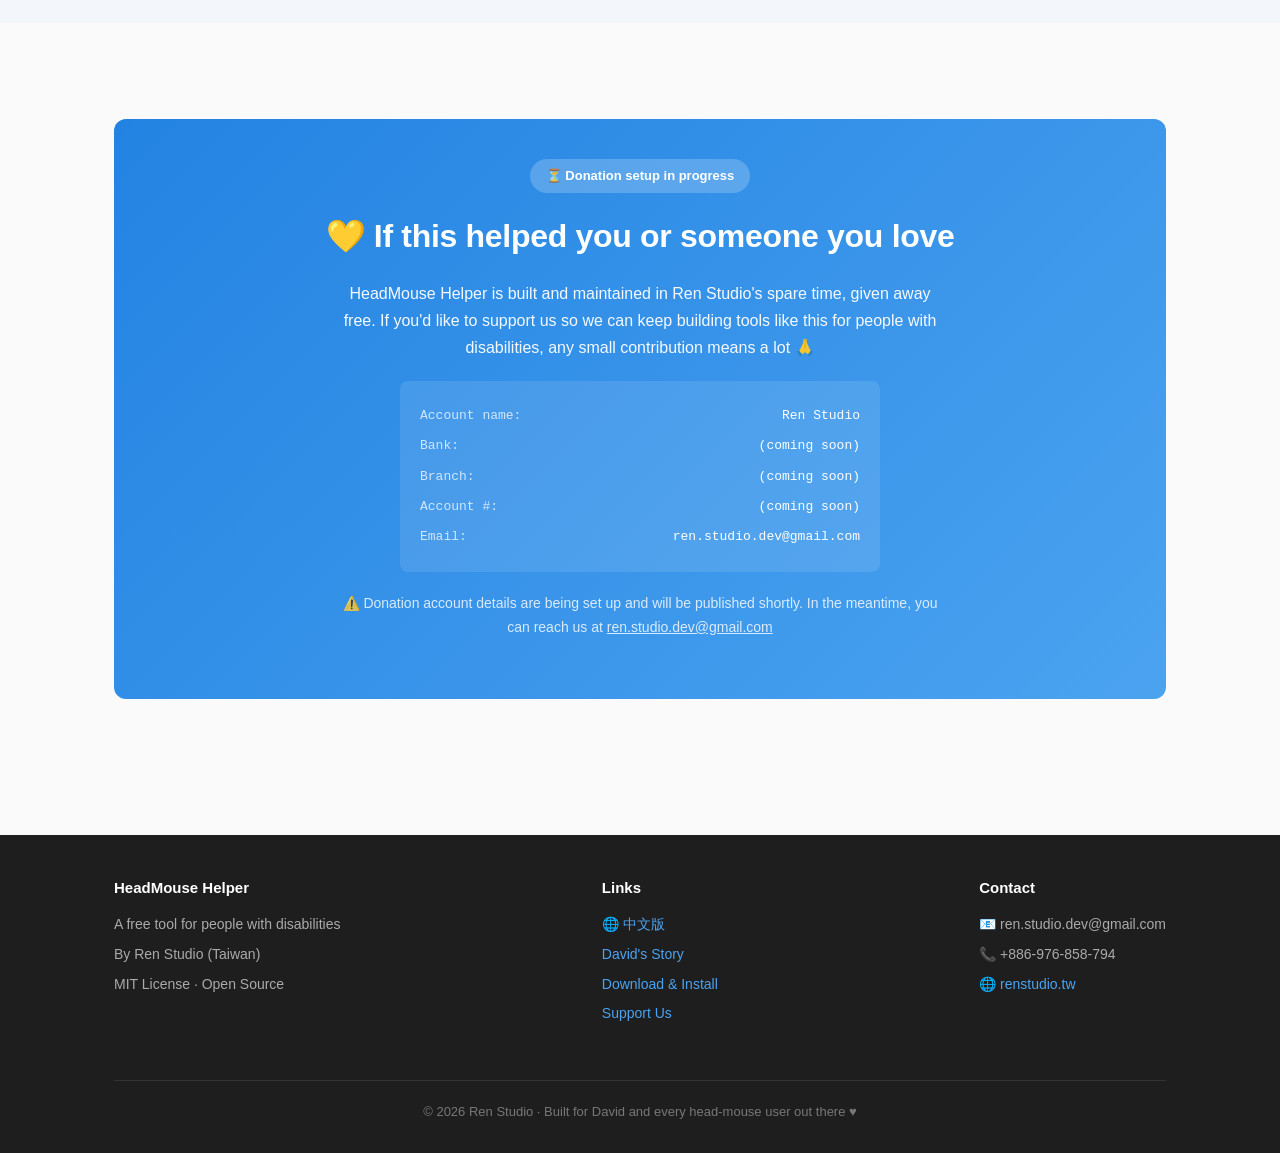
==== commit e4a859b8: "feat(install): one-click bootstrap incl. auto-installing Python install.bat now detects and silently" ====
--- a/docs/en/index.html
+++ b/docs/en/index.html
@@ -176,12 +176,12 @@
     <div class="grid-2">
       <div class="card">
         <h3>🏃 Quick start (recommended)</h3>
-        <p style="margin-bottom: 14px;">Make sure Python 3.10+ is installed:</p>
+        <p style="margin-bottom: 14px;">No need to pre-install Python — <code>install.bat</code> will auto-install it for you (per-user, no admin needed) if it isn't already there:</p>
         <pre><span class="comment"># 1. Get the source</span>
 git clone https://github.com/renstudio-dev/headmouse-helper
 cd headmouse-helper
 
-<span class="comment"># 2. Install dependencies</span>
+<span class="comment"># 2. One-click install (handles Python + deps)</span>
 install.bat
 
 <span class="comment"># 3. Run it</span>
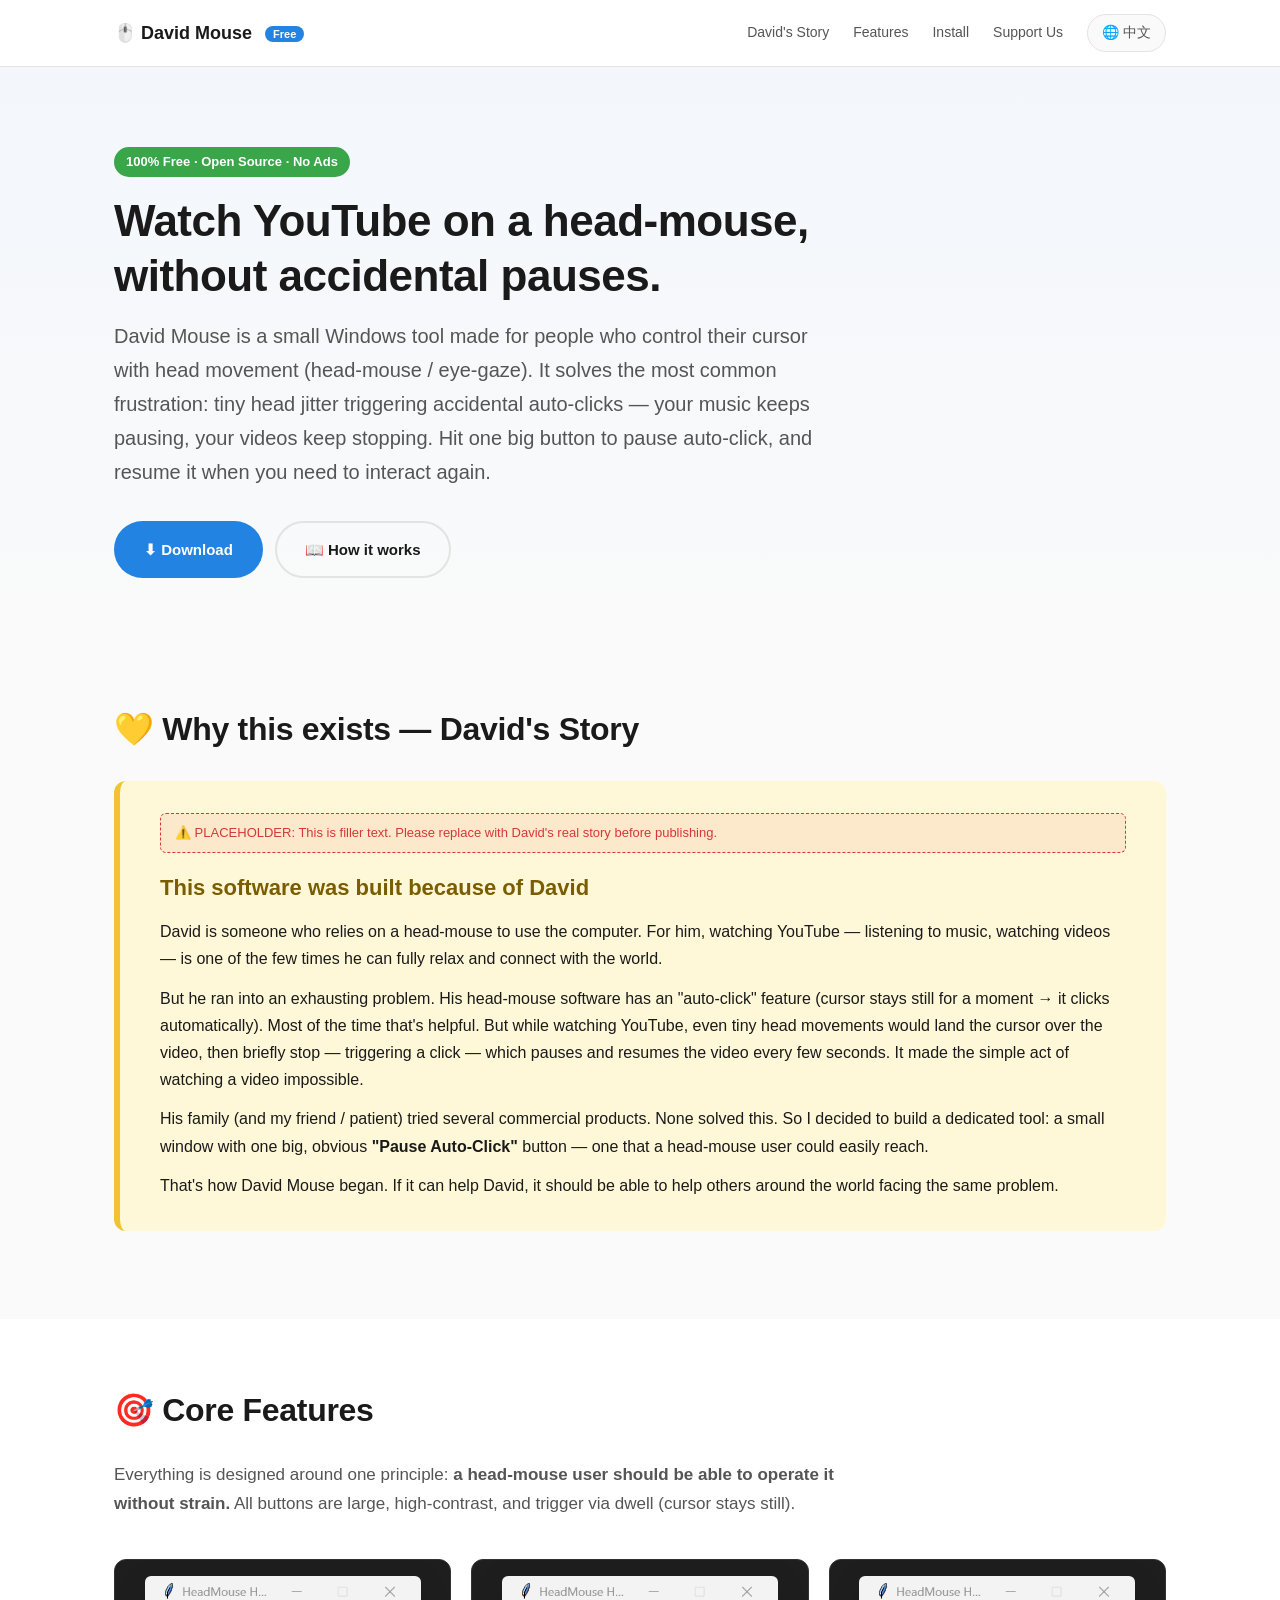
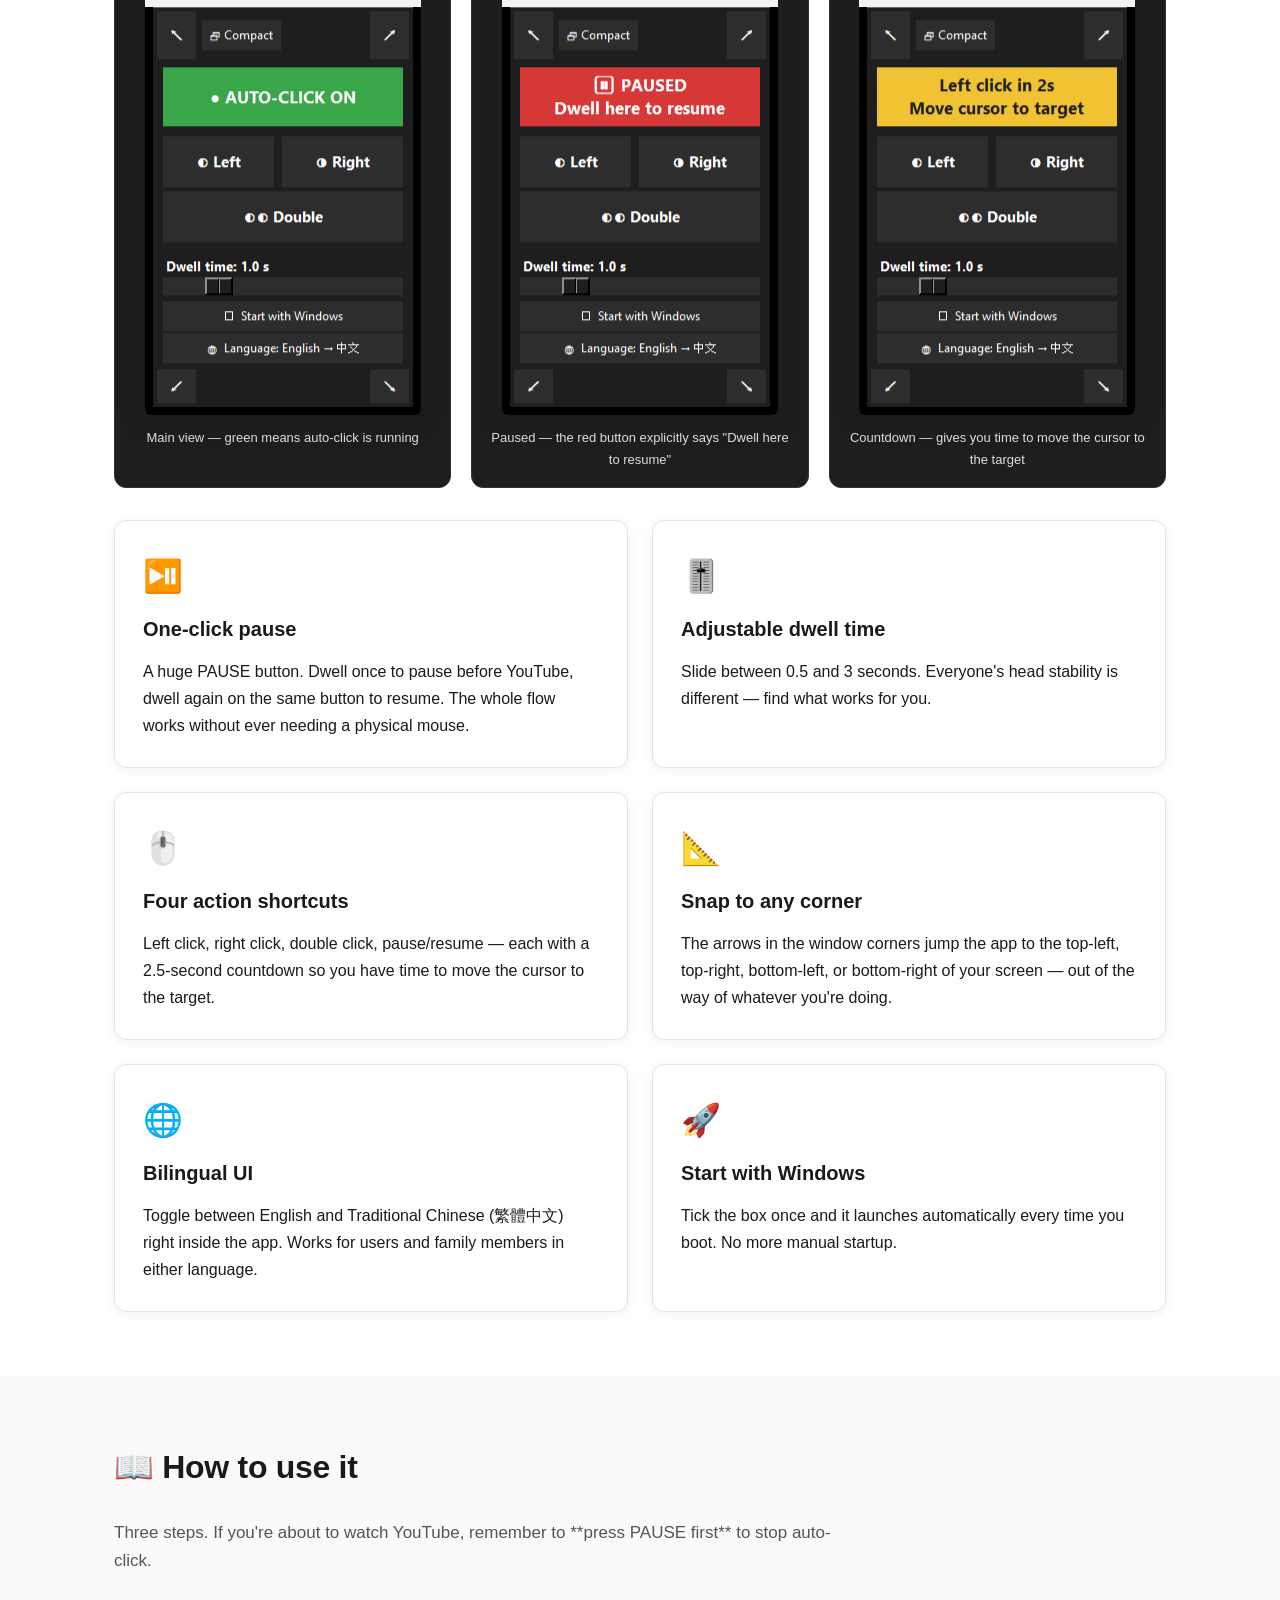
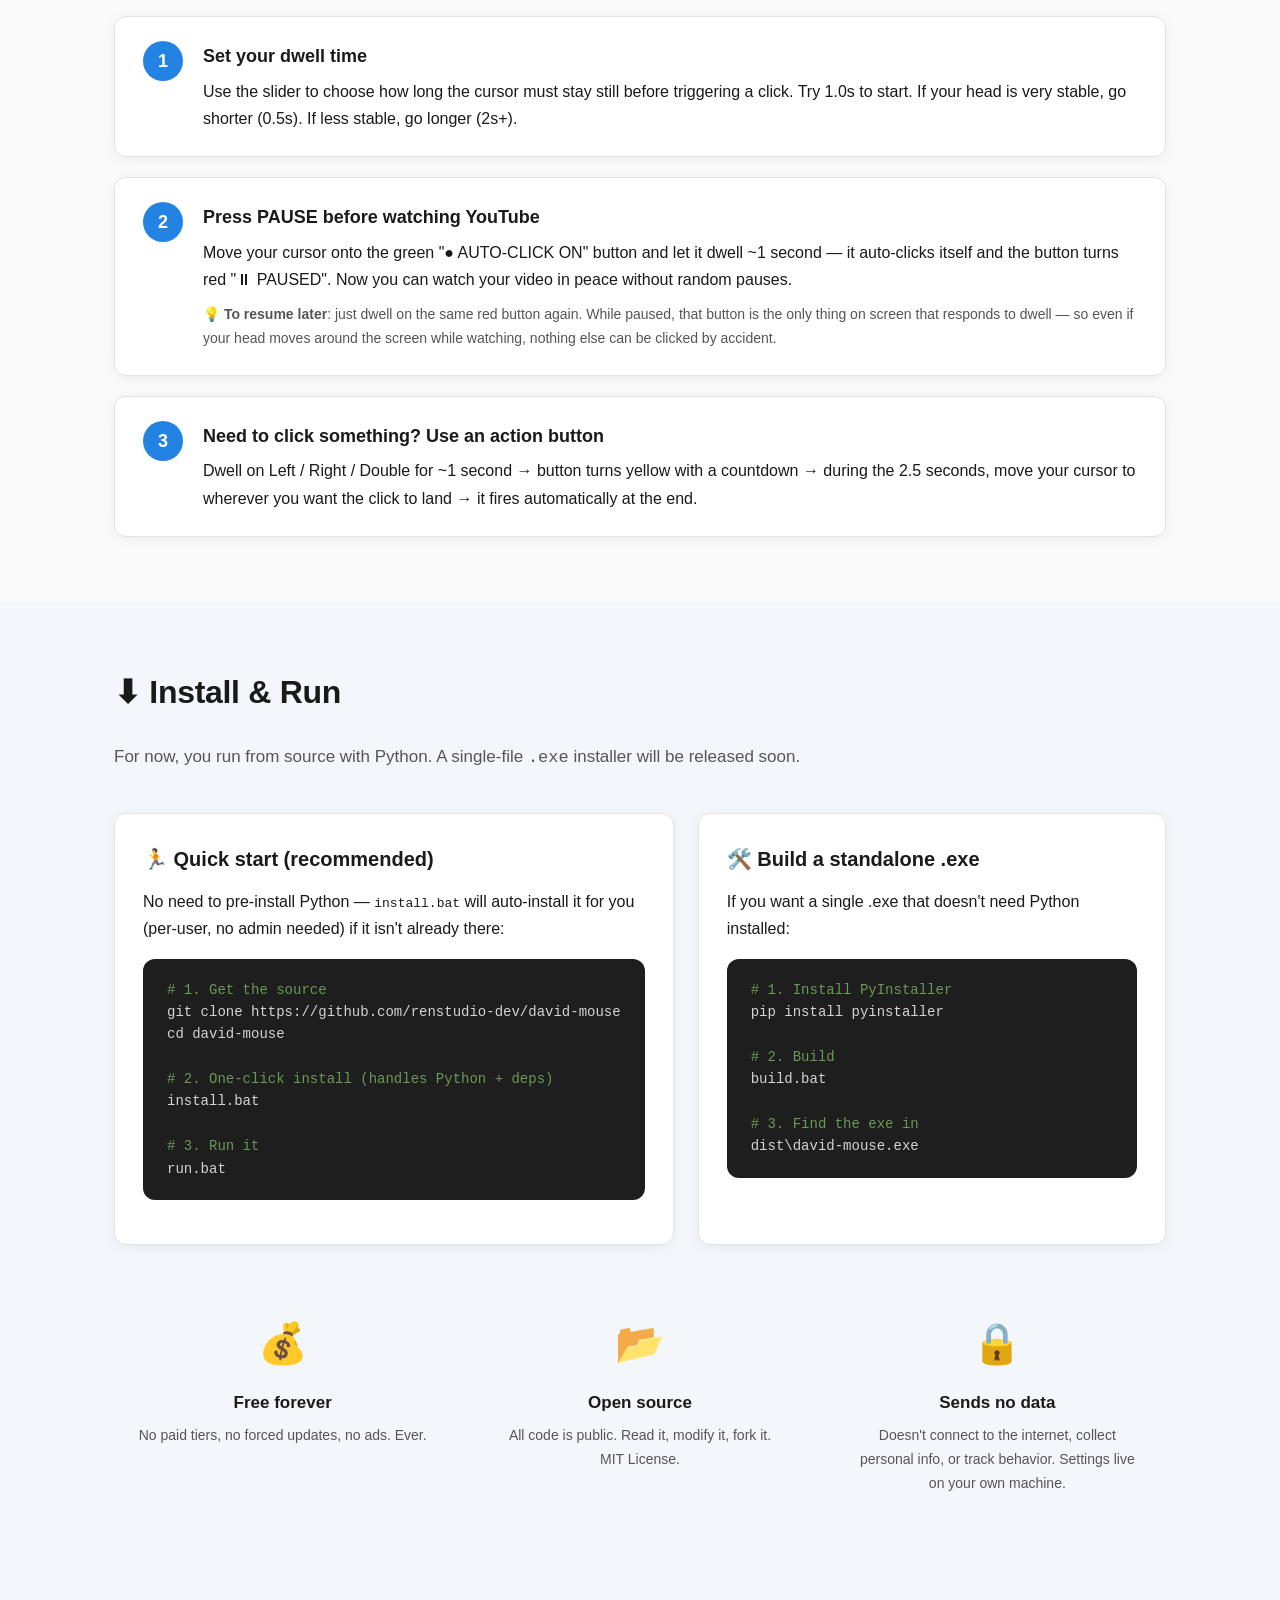
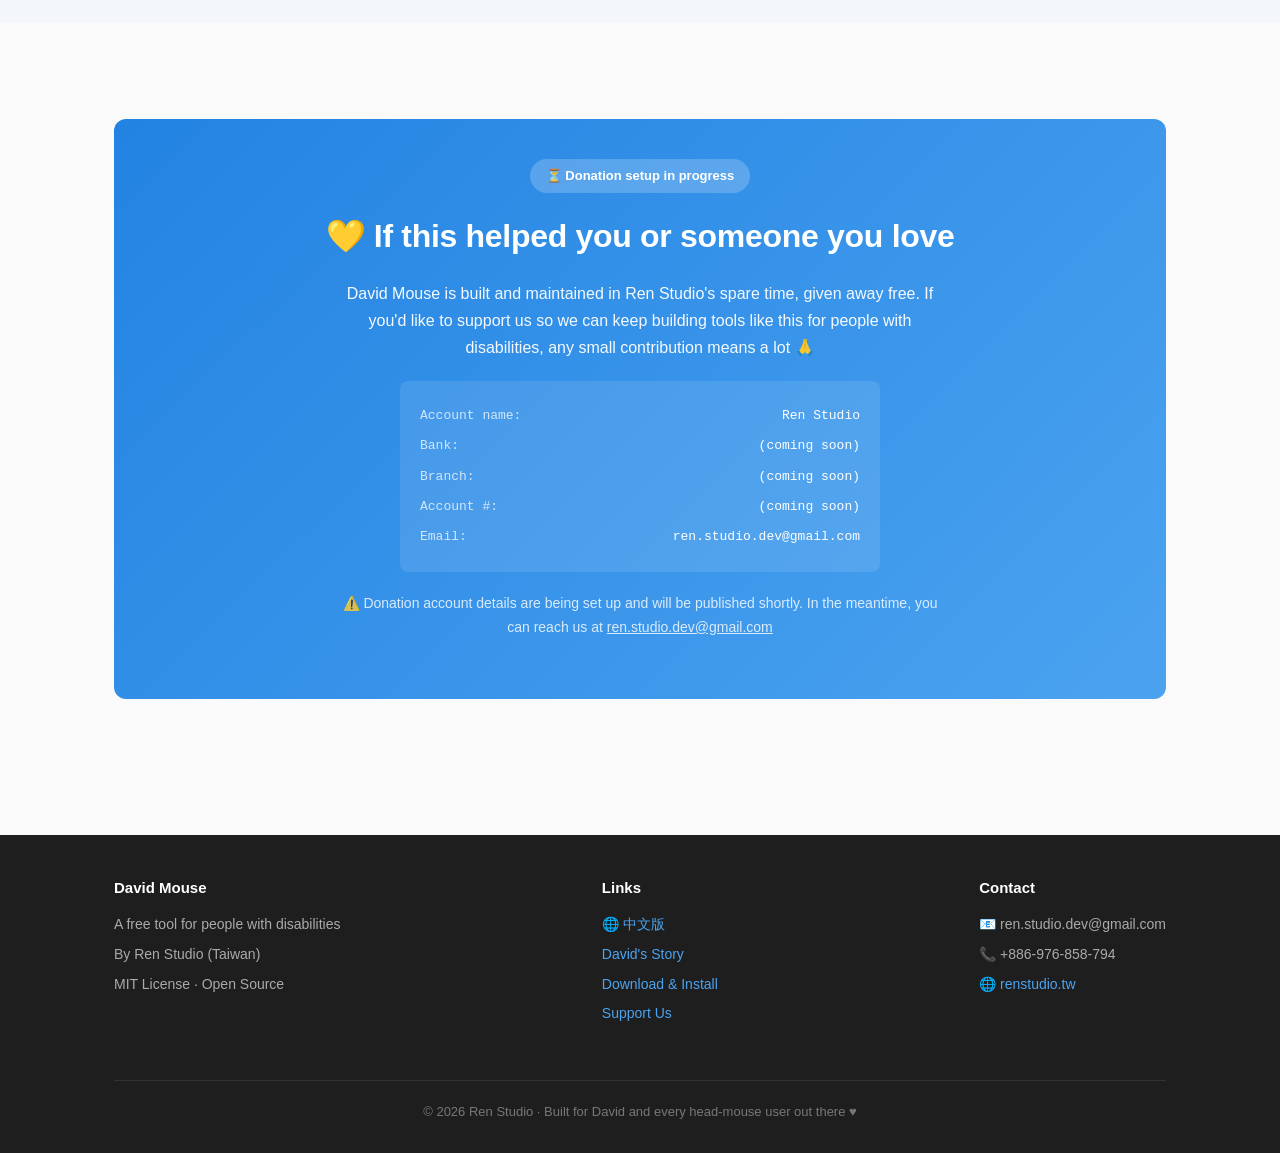
==== commit 226df774: "feat: rebrand to David Mouse + UI polish + silent launcher - Rename HeadMouse Helper -> David Mouse " ====
--- a/docs/en/index.html
+++ b/docs/en/index.html
@@ -3,8 +3,8 @@
 <head>
 <meta charset="UTF-8">
 <meta name="viewport" content="width=device-width, initial-scale=1.0">
-<title>HeadMouse Helper — Free Click Assistant for Head-Mouse Users</title>
-<meta name="description" content="HeadMouse Helper is a free Windows tool that helps head-mouse users avoid accidental clicks while watching YouTube. One big PAUSE button — that's it.">
+<title>David Mouse — Free Click Assistant for Head-Mouse Users</title>
+<meta name="description" content="David Mouse is a free Windows tool that helps head-mouse users avoid accidental clicks while watching YouTube. One big PAUSE button — that's it.">
 <link rel="stylesheet" href="../assets/styles.css">
 </head>
 <body>
@@ -12,7 +12,7 @@
 <nav class="topnav">
   <div class="container">
     <div class="brand">
-      <a href="index.html">🖱️ HeadMouse Helper</a>
+      <a href="index.html">🖱️ David Mouse</a>
       <span class="badge">Free</span>
     </div>
     <div class="nav-links">
@@ -30,7 +30,7 @@
     <span class="free-tag">100% Free · Open Source · No Ads</span>
     <h1>Watch YouTube on a head-mouse,<br>without accidental pauses.</h1>
     <p class="lede">
-      HeadMouse Helper is a small Windows tool made for people who control their cursor with head movement (head-mouse / eye-gaze).
+      David Mouse is a small Windows tool made for people who control their cursor with head movement (head-mouse / eye-gaze).
       It solves the most common frustration: tiny head jitter triggering accidental auto-clicks — your music keeps pausing, your videos keep stopping.
       Hit one big button to pause auto-click, and resume it when you need to interact again.
     </p>
@@ -67,7 +67,7 @@
         <strong>"Pause Auto-Click"</strong> button — one that a head-mouse user could easily reach.
       </p>
       <p>
-        That's how HeadMouse Helper began. If it can help David,
+        That's how David Mouse began. If it can help David,
         it should be able to help others around the world facing the same problem.
       </p>
     </div>
@@ -178,8 +178,8 @@
         <h3>🏃 Quick start (recommended)</h3>
         <p style="margin-bottom: 14px;">No need to pre-install Python — <code>install.bat</code> will auto-install it for you (per-user, no admin needed) if it isn't already there:</p>
         <pre><span class="comment"># 1. Get the source</span>
-git clone https://github.com/renstudio-dev/headmouse-helper
-cd headmouse-helper
+git clone https://github.com/renstudio-dev/david-mouse
+cd david-mouse
 
 <span class="comment"># 2. One-click install (handles Python + deps)</span>
 install.bat
@@ -197,7 +197,7 @@
 build.bat
 
 <span class="comment"># 3. Find the exe in</span>
-dist\HeadMouseHelper.exe</pre>
+dist\david-mouse.exe</pre>
       </div>
     </div>
 
@@ -227,7 +227,7 @@
       <span class="coming-soon">⏳ Donation setup in progress</span>
       <h2>💛 If this helped you or someone you love</h2>
       <p>
-        HeadMouse Helper is built and maintained in Ren Studio's spare time, given away free.
+        David Mouse is built and maintained in Ren Studio's spare time, given away free.
         If you'd like to support us so we can keep building tools like this for people with disabilities,
         any small contribution means a lot 🙏
       </p>
@@ -250,7 +250,7 @@
 <footer>
   <div class="container">
     <div>
-      <h4>HeadMouse Helper</h4>
+      <h4>David Mouse</h4>
       <ul>
         <li>A free tool for people with disabilities</li>
         <li>By Ren Studio (Taiwan)</li>
--- a/docs/assets/styles.css
+++ b/docs/assets/styles.css
@@ -1,4 +1,4 @@
-/* HeadMouse Helper landing page styles */
+/* David Mouse landing page styles */
 :root {
   --bg: #fafafa;
   --bg-card: #ffffff;
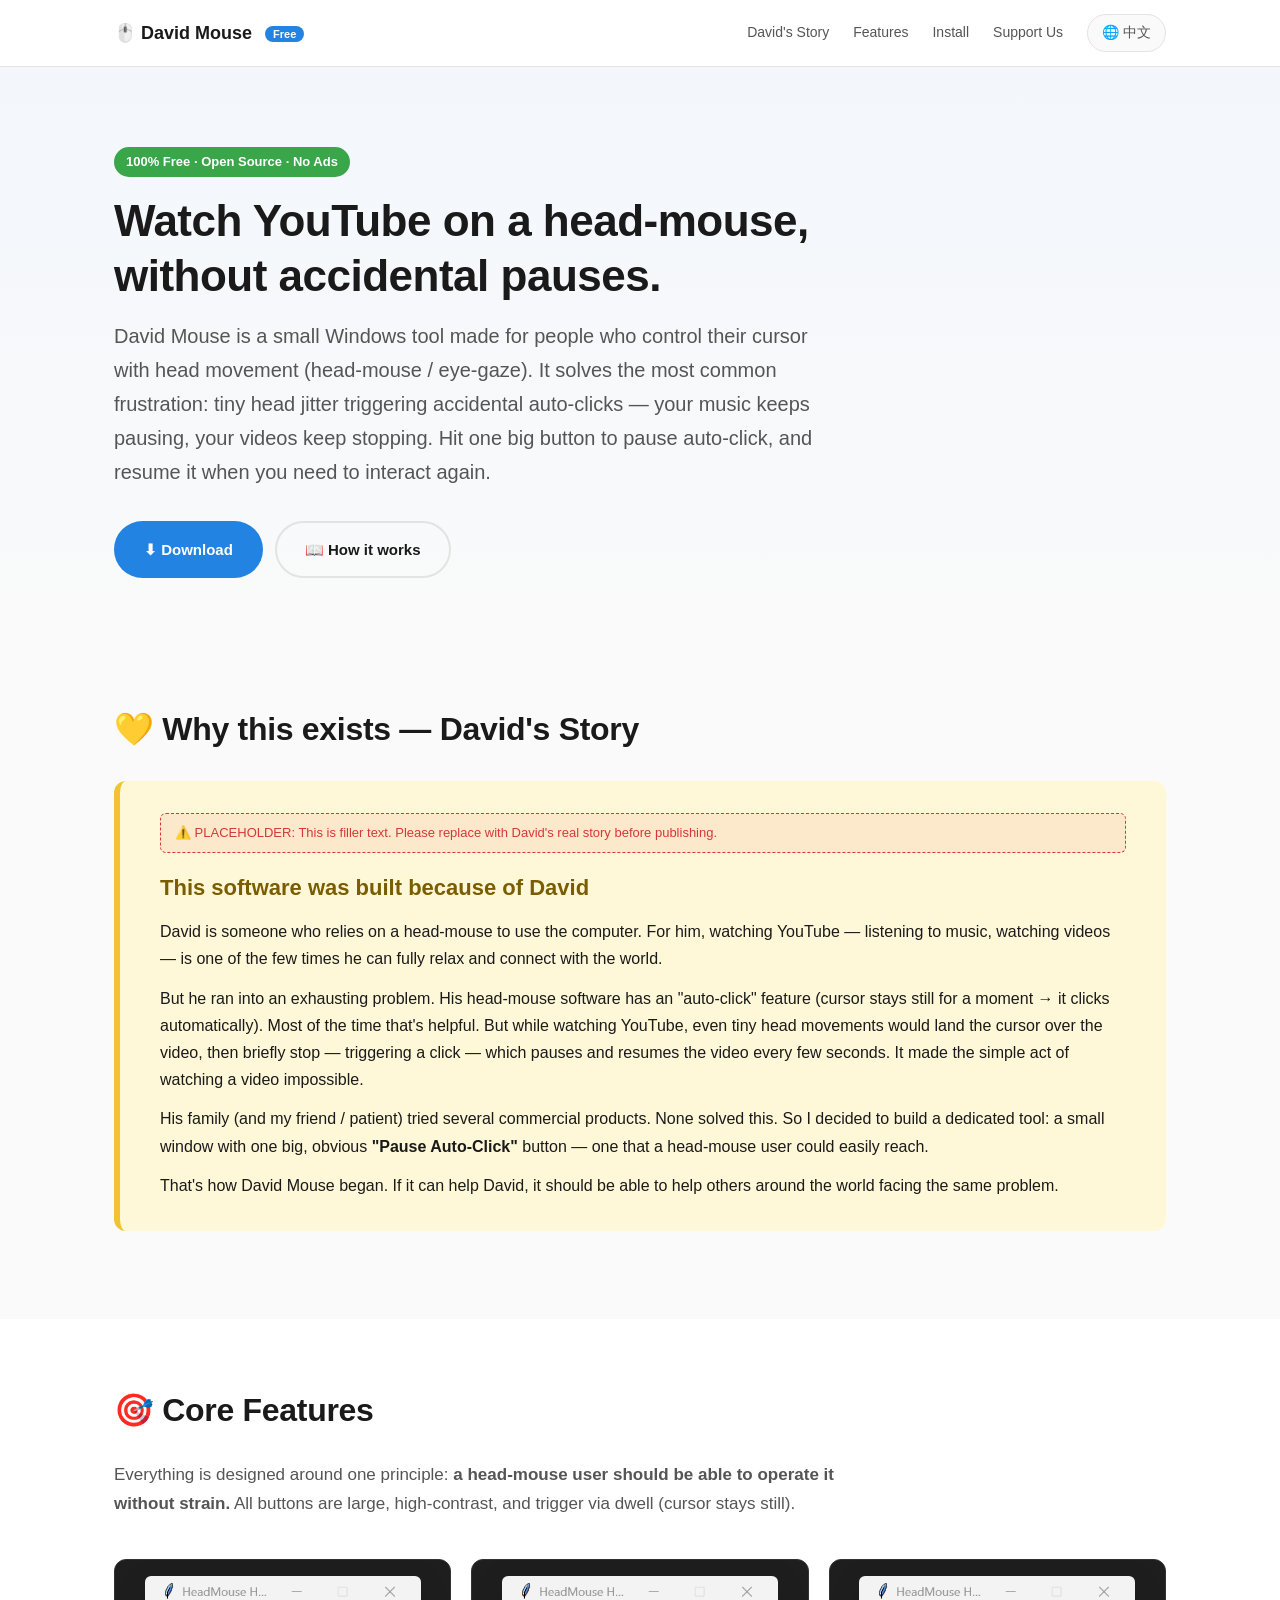
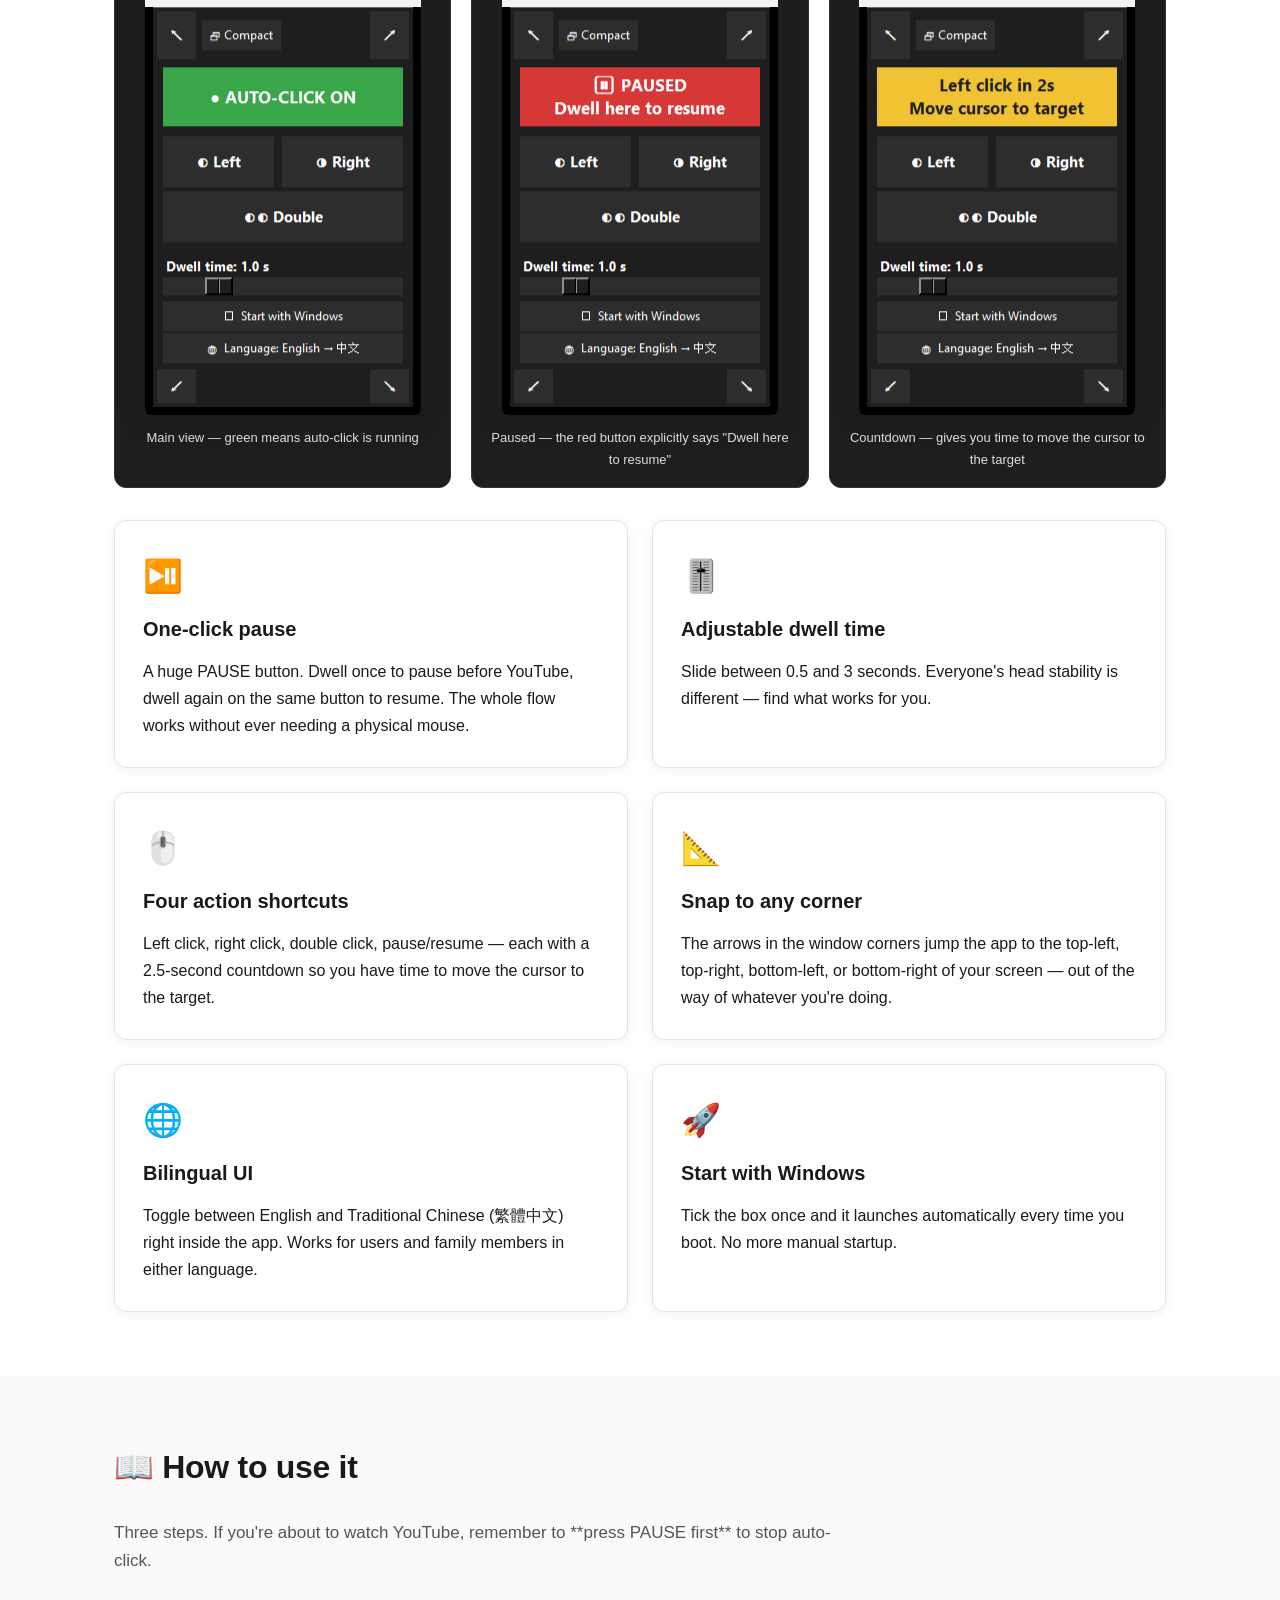
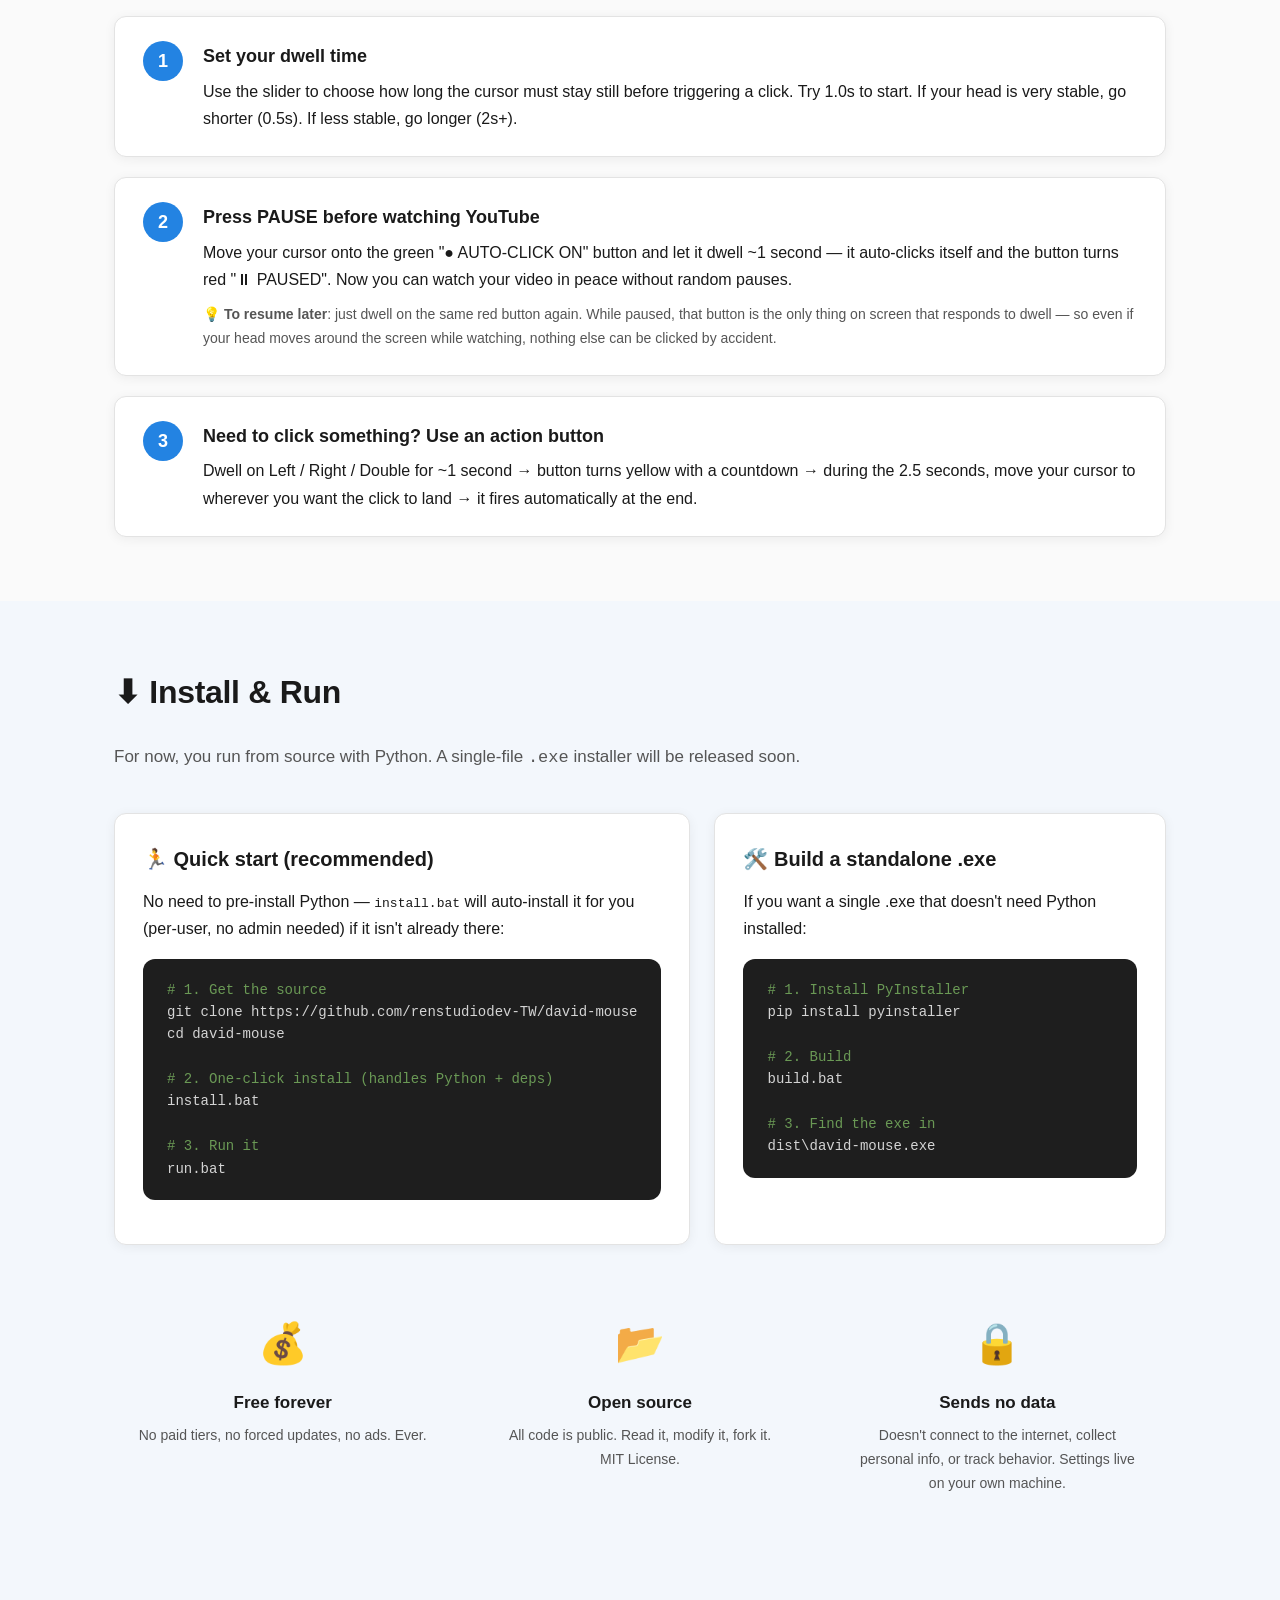
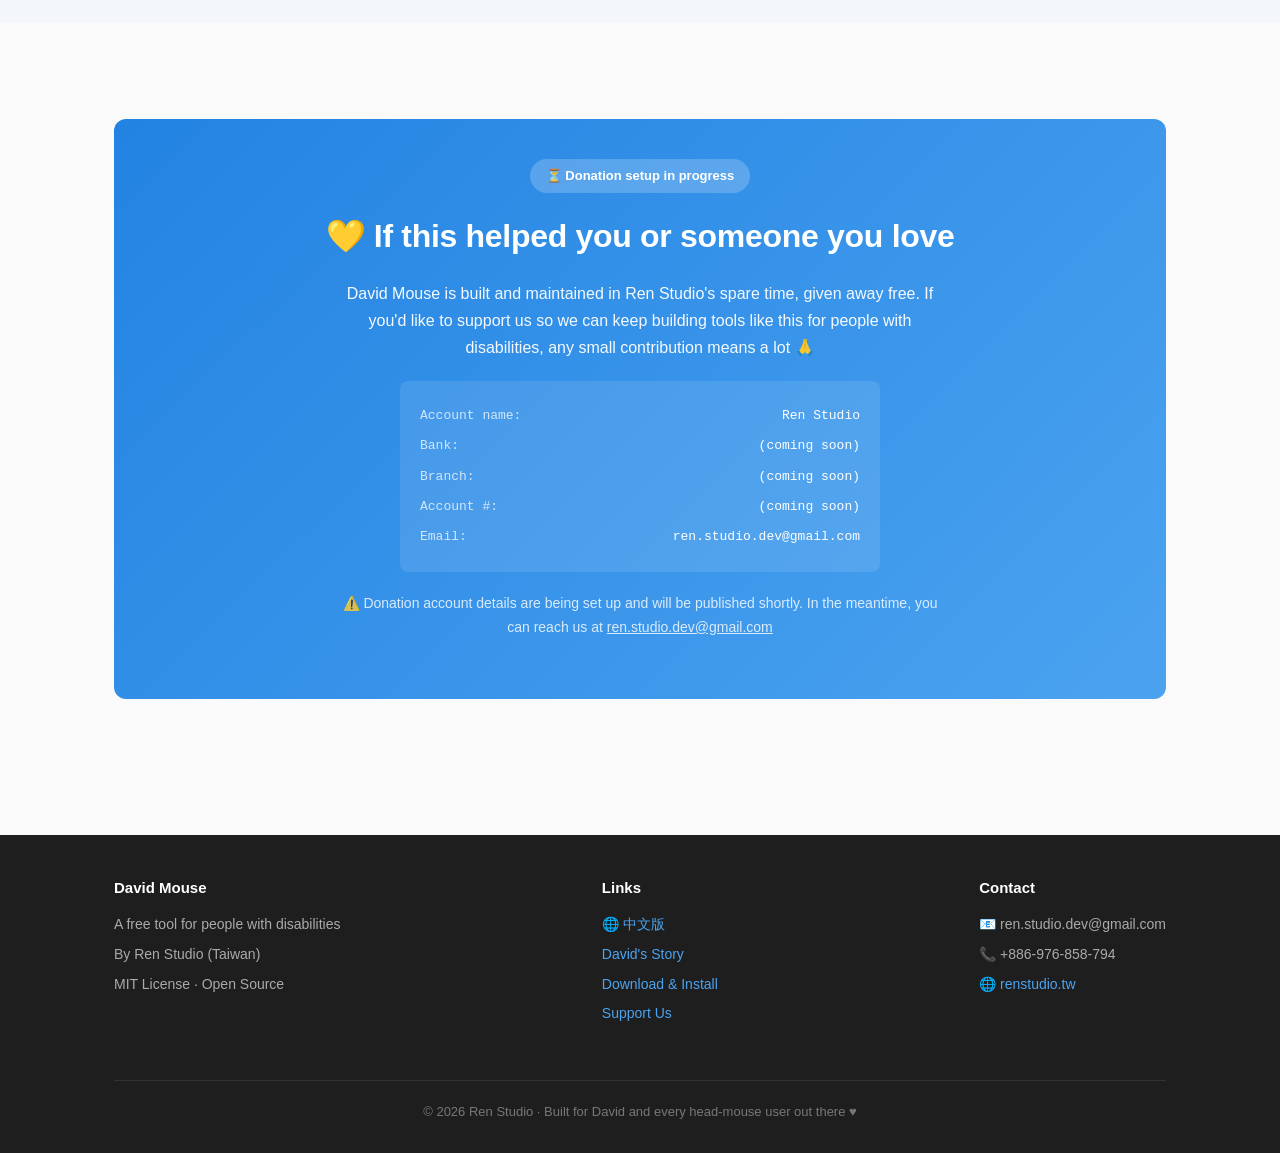
==== commit 95774370: "docs: point GitHub URLs at renstudiodev-TW/david-mouse Repo was renamed from fordavicdmouse to david" ====
--- a/docs/en/index.html
+++ b/docs/en/index.html
@@ -178,7 +178,7 @@
         <h3>🏃 Quick start (recommended)</h3>
         <p style="margin-bottom: 14px;">No need to pre-install Python — <code>install.bat</code> will auto-install it for you (per-user, no admin needed) if it isn't already there:</p>
         <pre><span class="comment"># 1. Get the source</span>
-git clone https://github.com/renstudio-dev/david-mouse
+git clone https://github.com/renstudiodev-TW/david-mouse
 cd david-mouse
 
 <span class="comment"># 2. One-click install (handles Python + deps)</span>
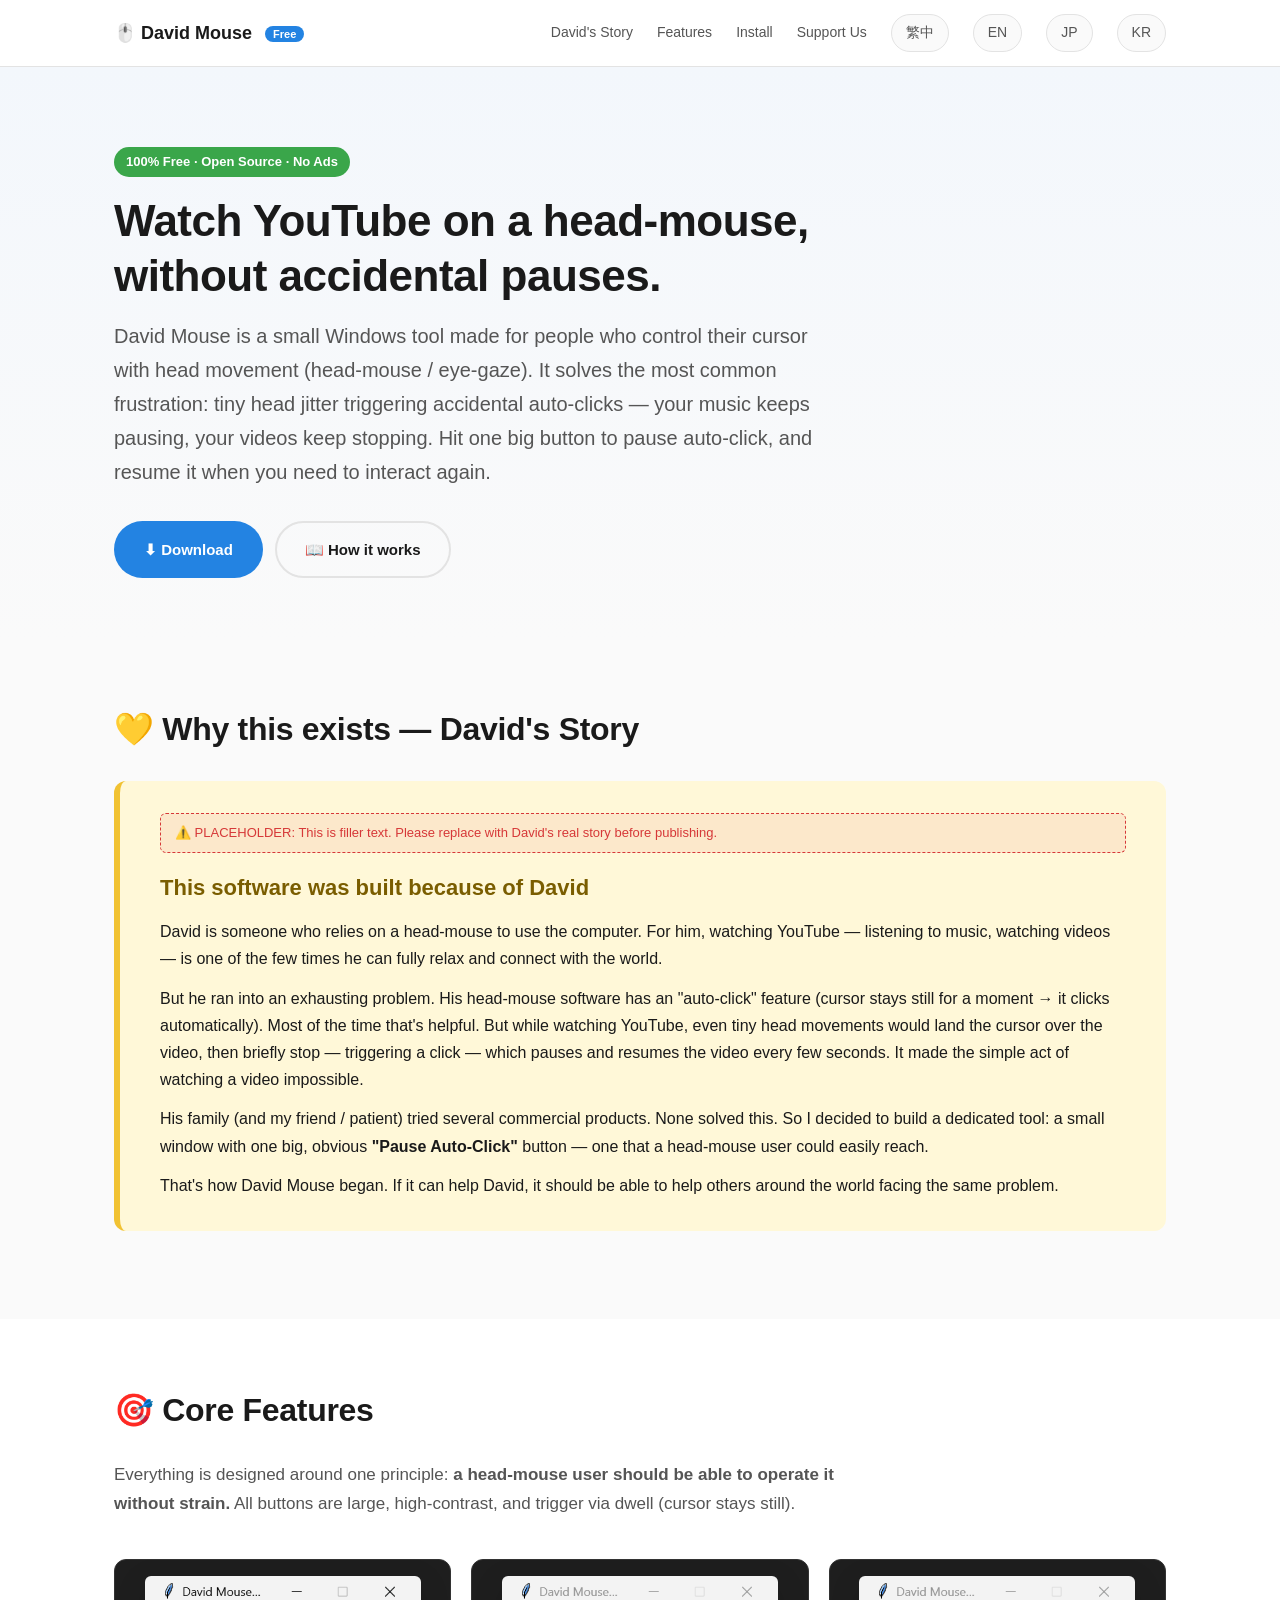
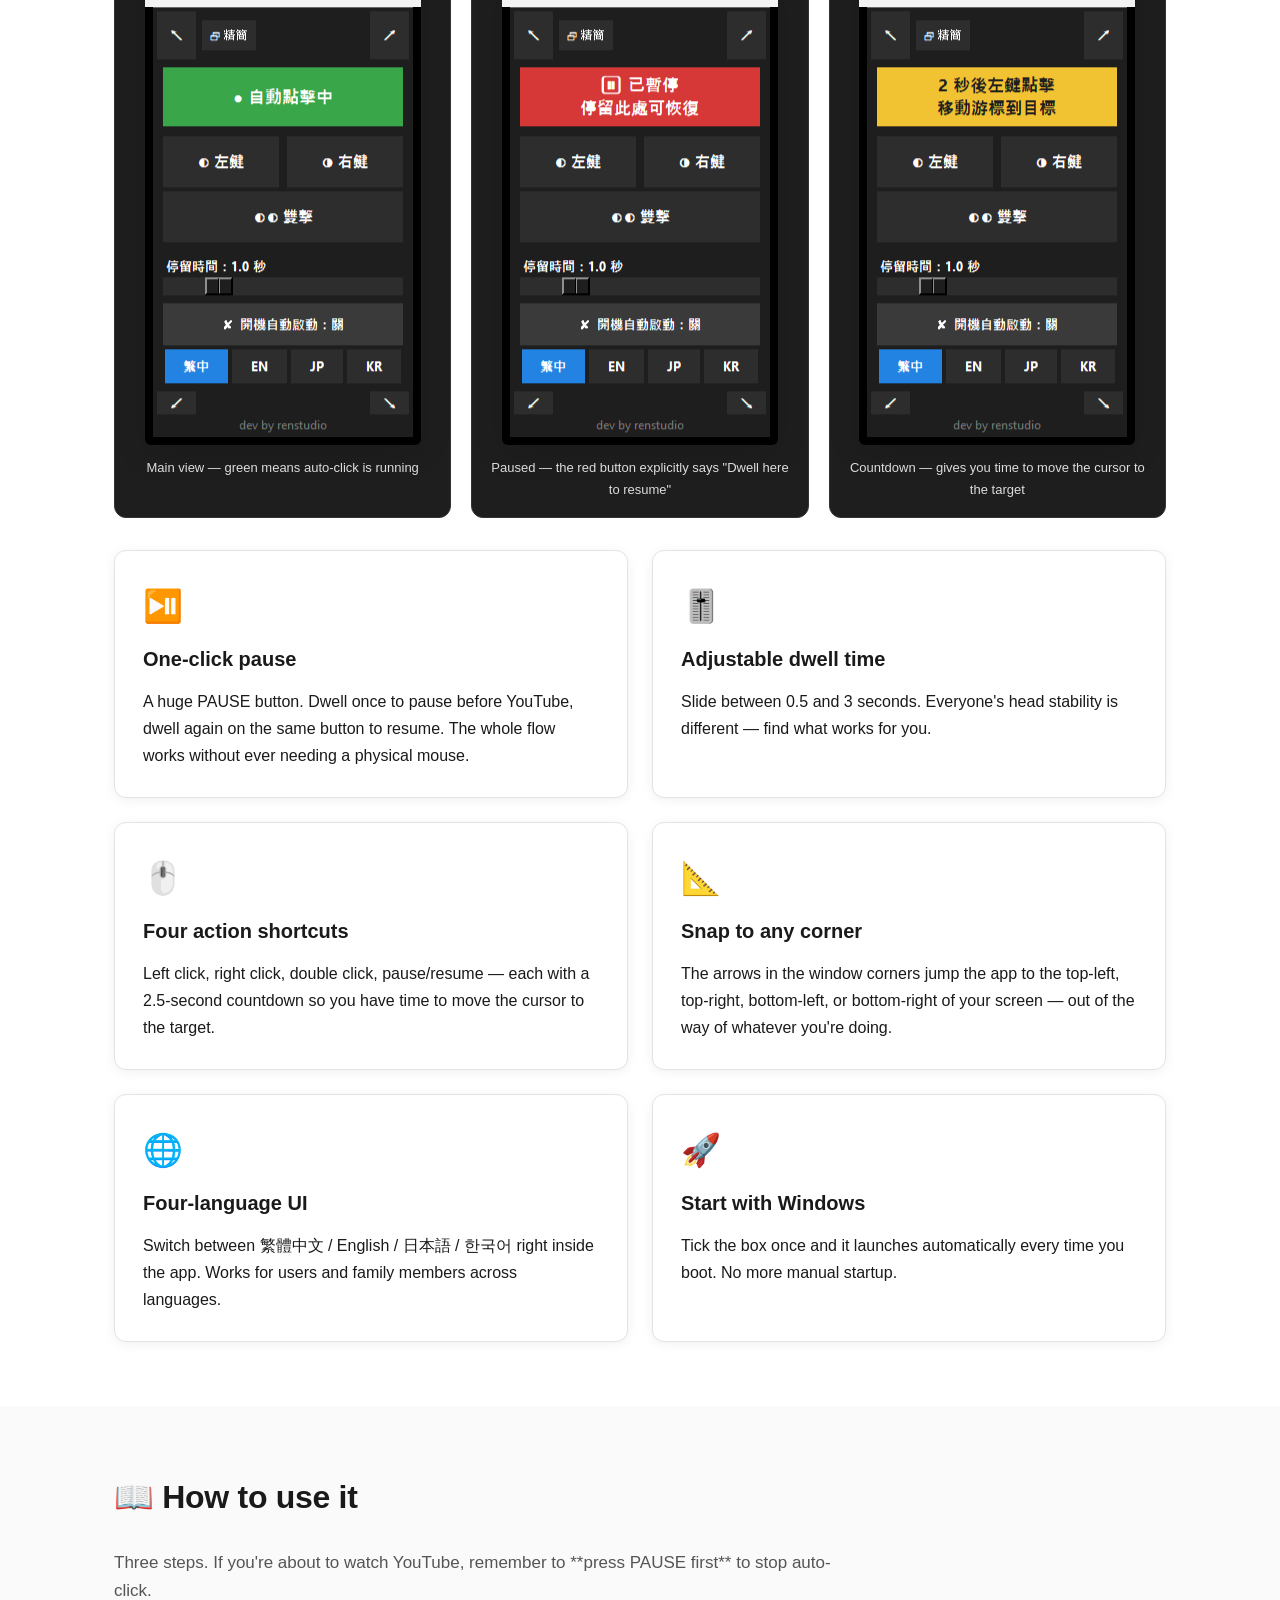
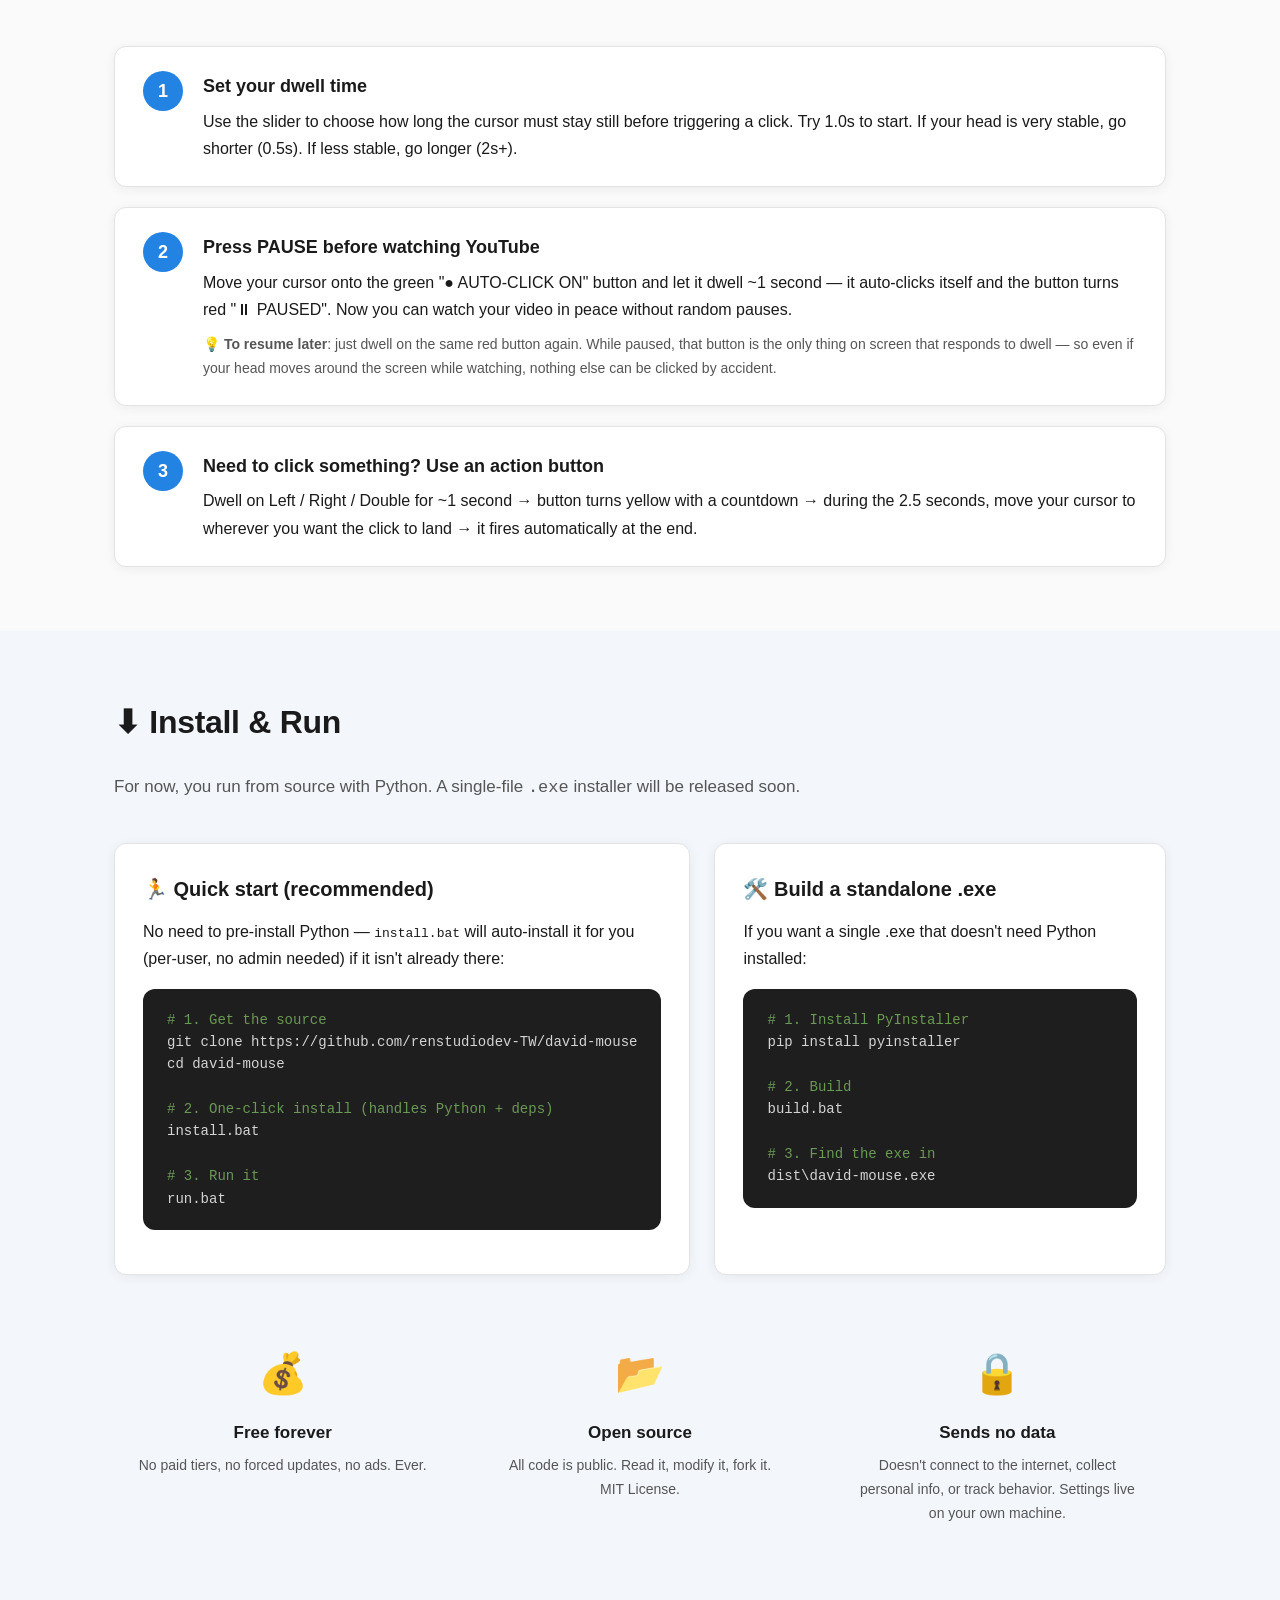
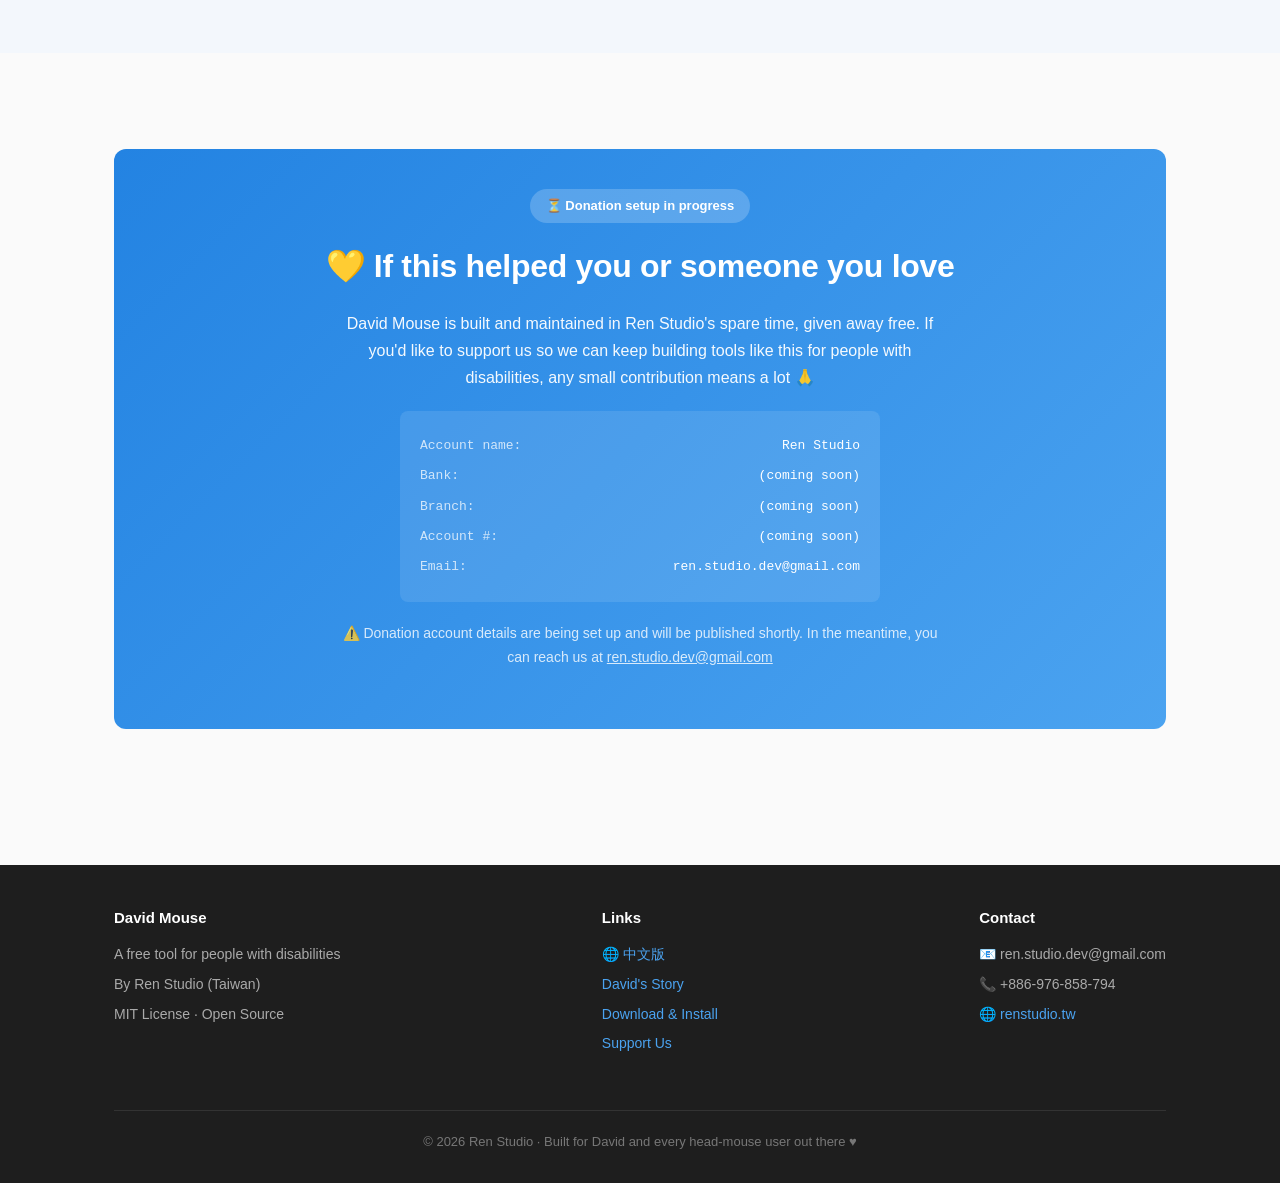
==== commit 0a68eeef: "docs: 4-language tutorial site + refreshed screenshots - New docs/ja/index.html and docs/ko/index.ht" ====
--- a/docs/en/index.html
+++ b/docs/en/index.html
@@ -20,7 +20,10 @@
       <a href="#features">Features</a>
       <a href="#install">Install</a>
       <a href="#donate">Support Us</a>
-      <a href="../index.html" class="lang-switch">🌐 中文</a>
+      <a href="../index.html" class="lang-switch">繁中</a>
+      <a href="index.html" class="lang-switch active">EN</a>
+      <a href="../ja/index.html" class="lang-switch">JP</a>
+      <a href="../ko/index.html" class="lang-switch">KR</a>
     </div>
   </div>
 </nav>
@@ -85,15 +88,15 @@
 
     <div class="shots">
       <figure class="shot">
-        <img src="../screenshots/ui-en-running.png" alt="Main UI with auto-click running" loading="lazy">
+        <img src="../screenshots/ui-running.png" alt="Main UI with auto-click running" loading="lazy">
         <figcaption>Main view — green means auto-click is running</figcaption>
       </figure>
       <figure class="shot">
-        <img src="../screenshots/ui-en-paused.png" alt="Auto-click paused" loading="lazy">
+        <img src="../screenshots/ui-paused.png" alt="Auto-click paused" loading="lazy">
         <figcaption>Paused — the red button explicitly says "Dwell here to resume"</figcaption>
       </figure>
       <figure class="shot">
-        <img src="../screenshots/ui-en-countdown.png" alt="Countdown mode" loading="lazy">
+        <img src="../screenshots/ui-countdown.png" alt="Countdown mode" loading="lazy">
         <figcaption>Countdown — gives you time to move the cursor to the target</figcaption>
       </figure>
     </div>
@@ -121,8 +124,8 @@
       </div>
       <div class="card">
         <div class="emoji">🌐</div>
-        <h3>Bilingual UI</h3>
-        <p>Toggle between English and Traditional Chinese (繁體中文) right inside the app. Works for users and family members in either language.</p>
+        <h3>Four-language UI</h3>
+        <p>Switch between 繁體中文 / English / 日本語 / 한국어 right inside the app. Works for users and family members across languages.</p>
       </div>
       <div class="card">
         <div class="emoji">🚀</div>
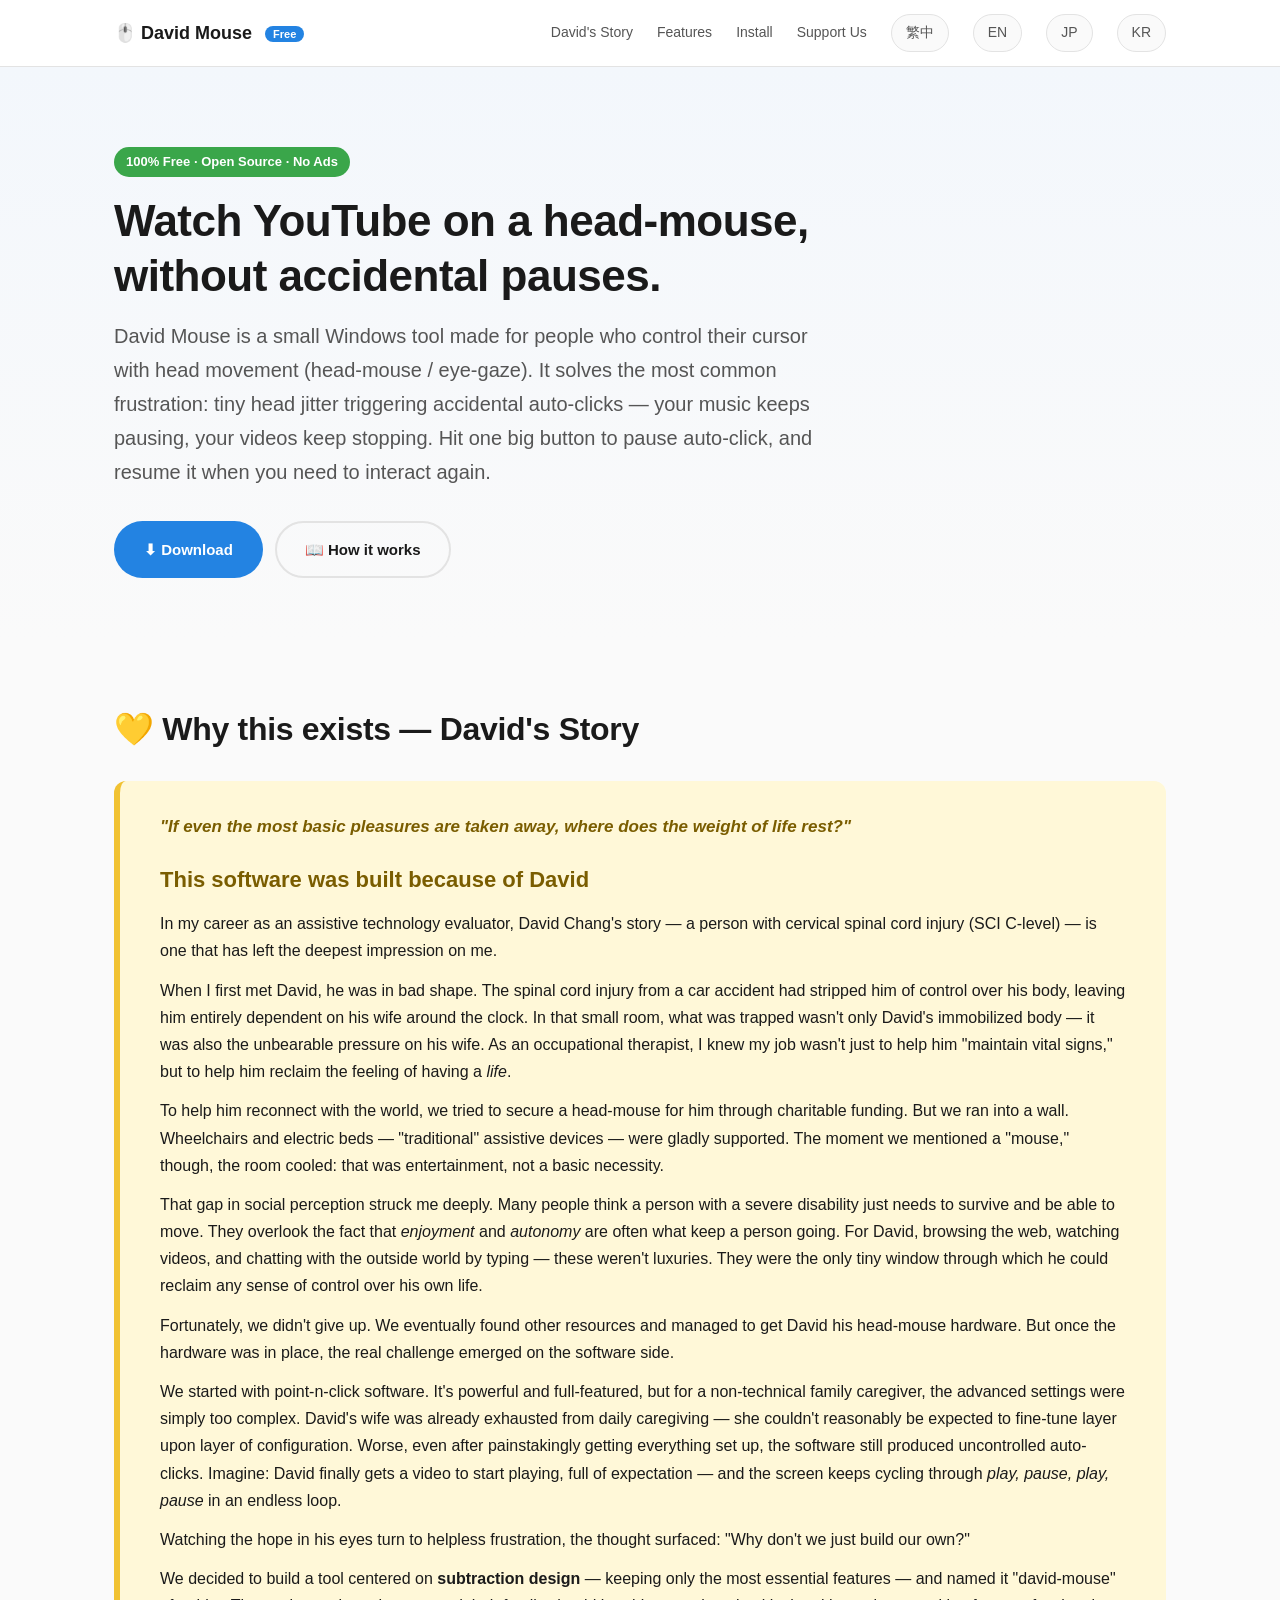
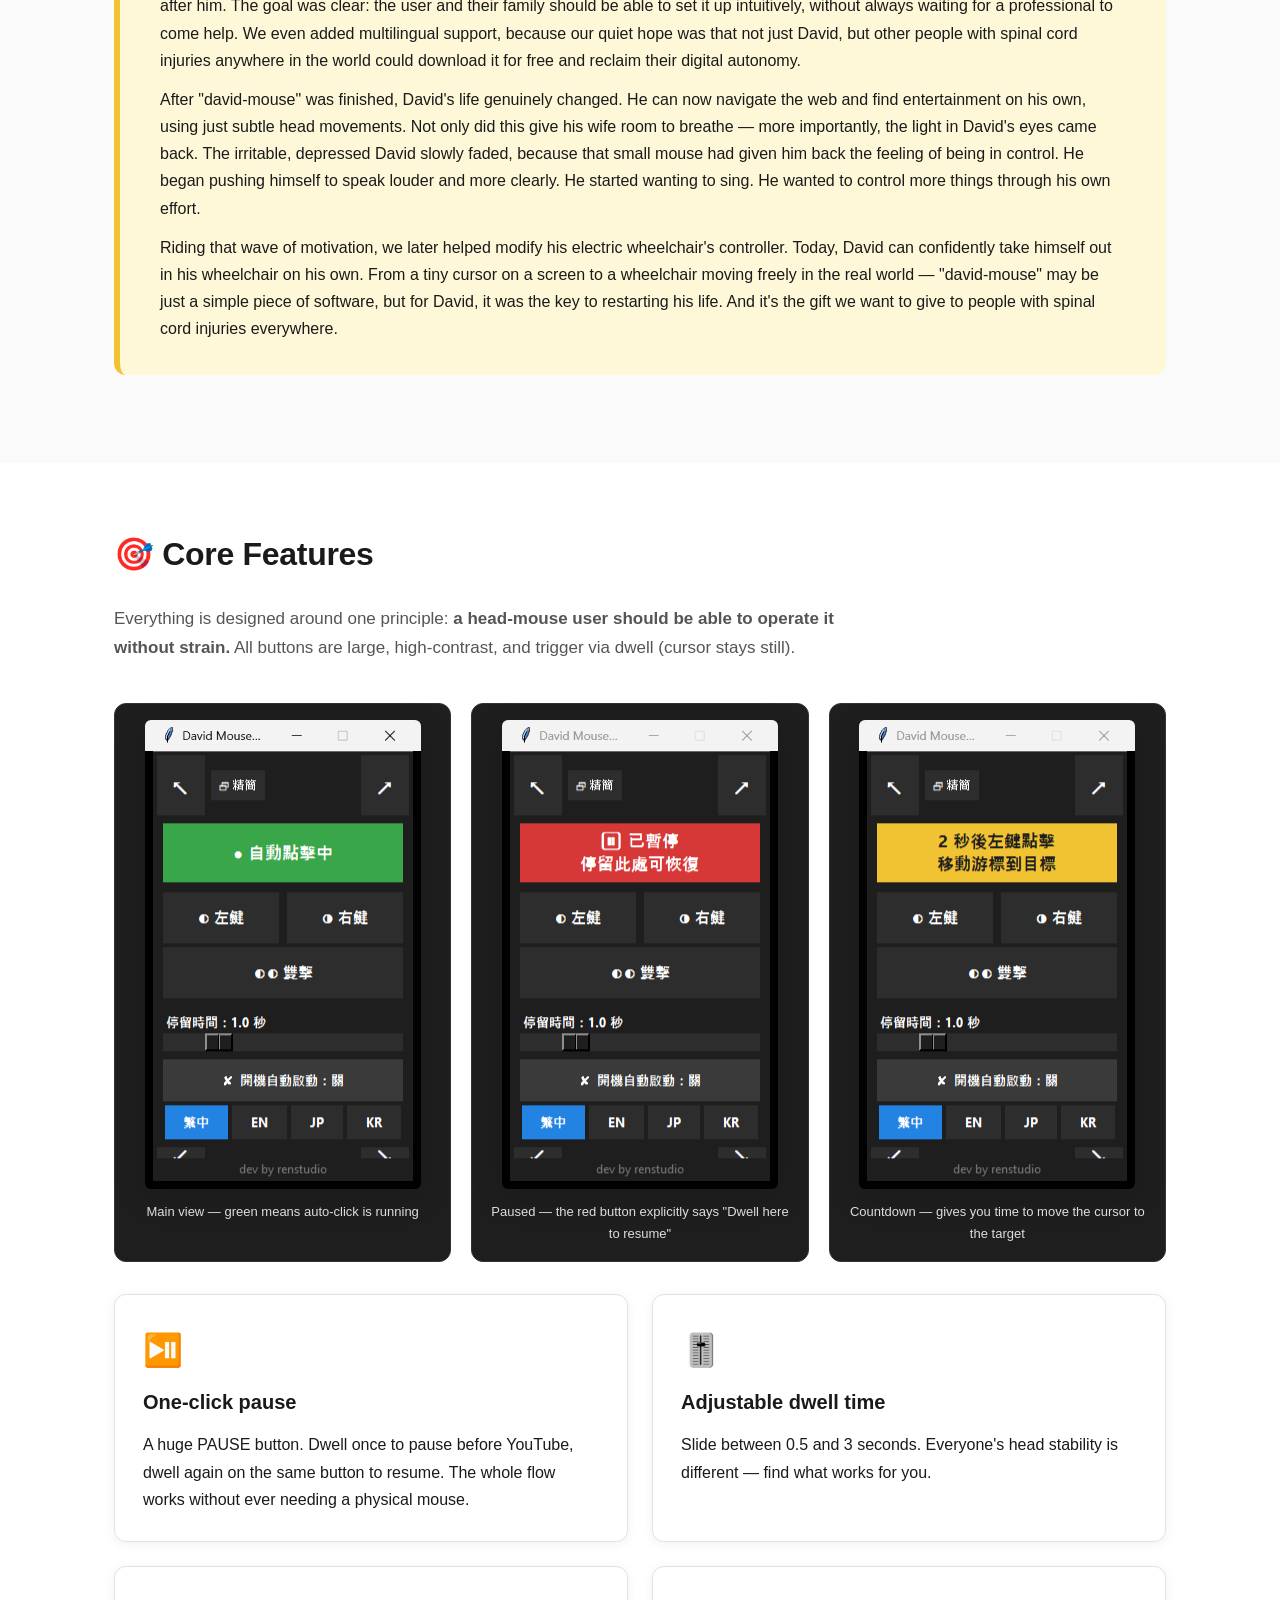
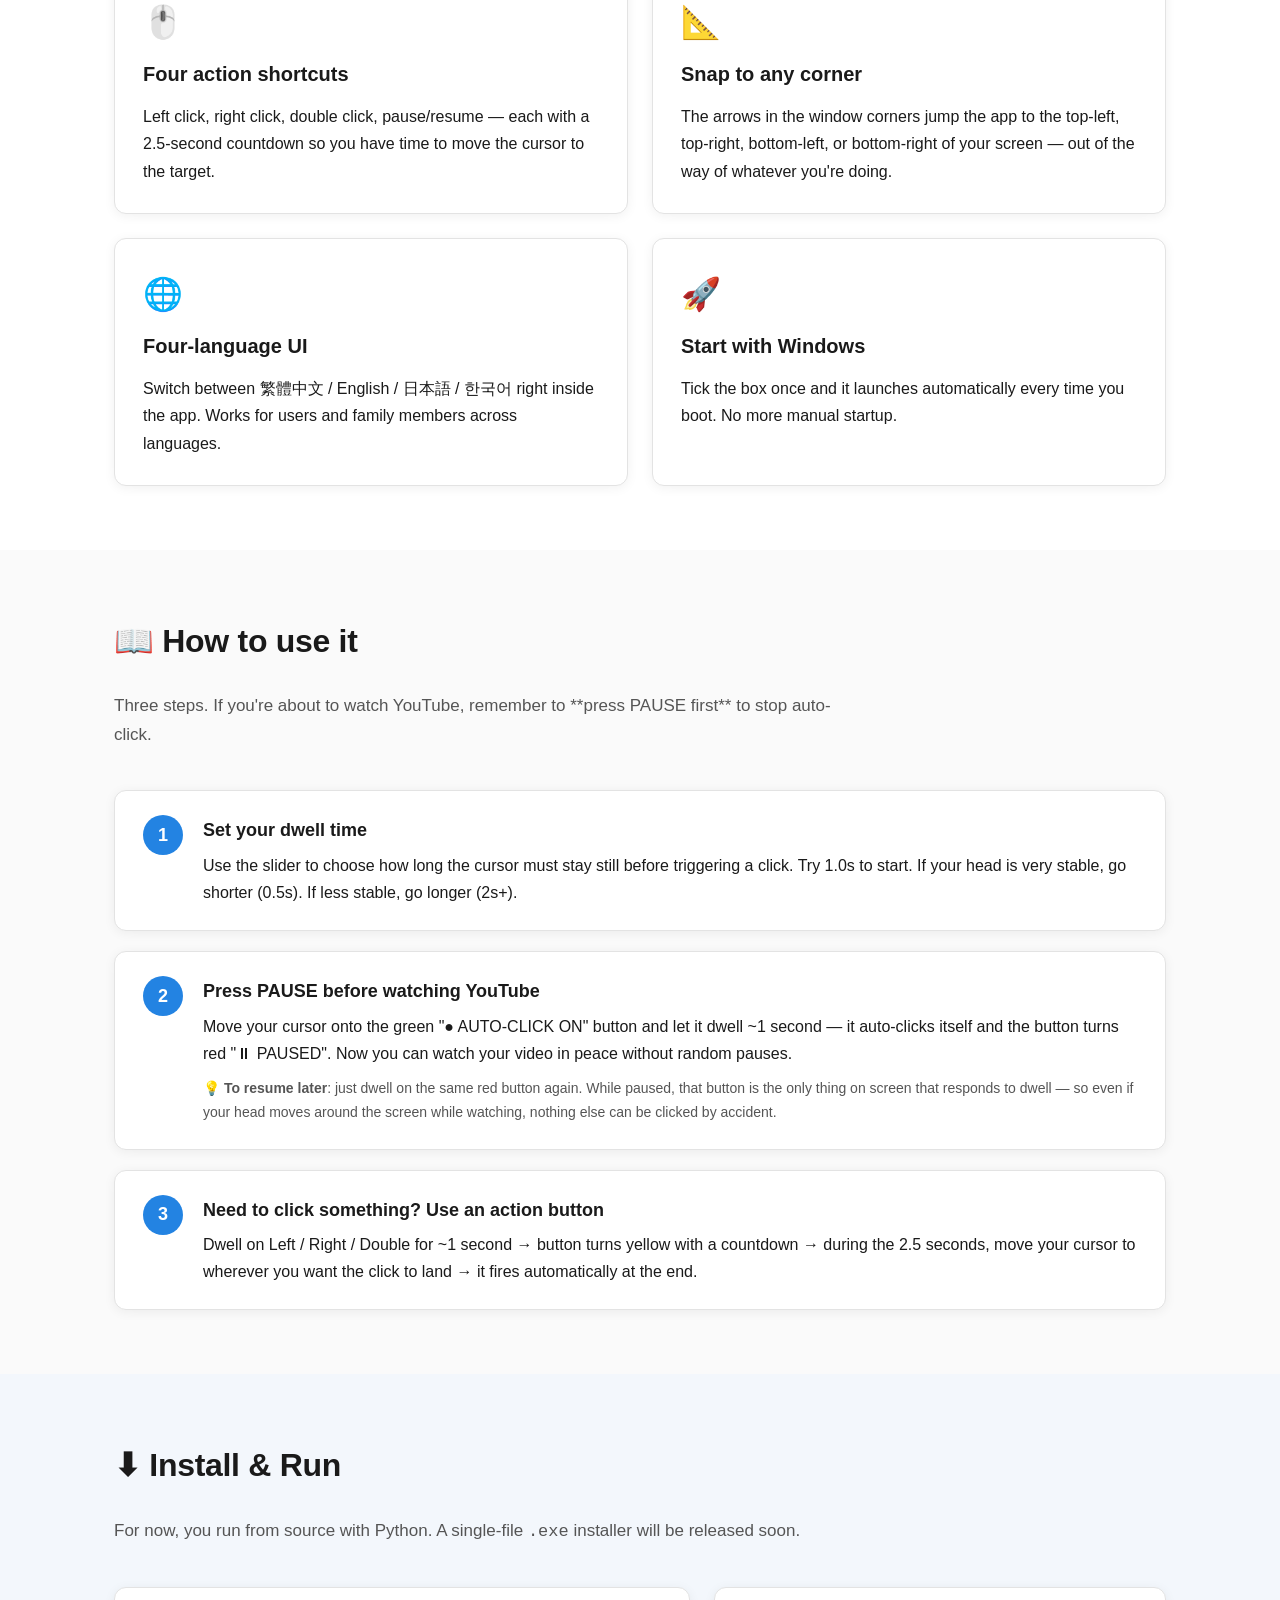
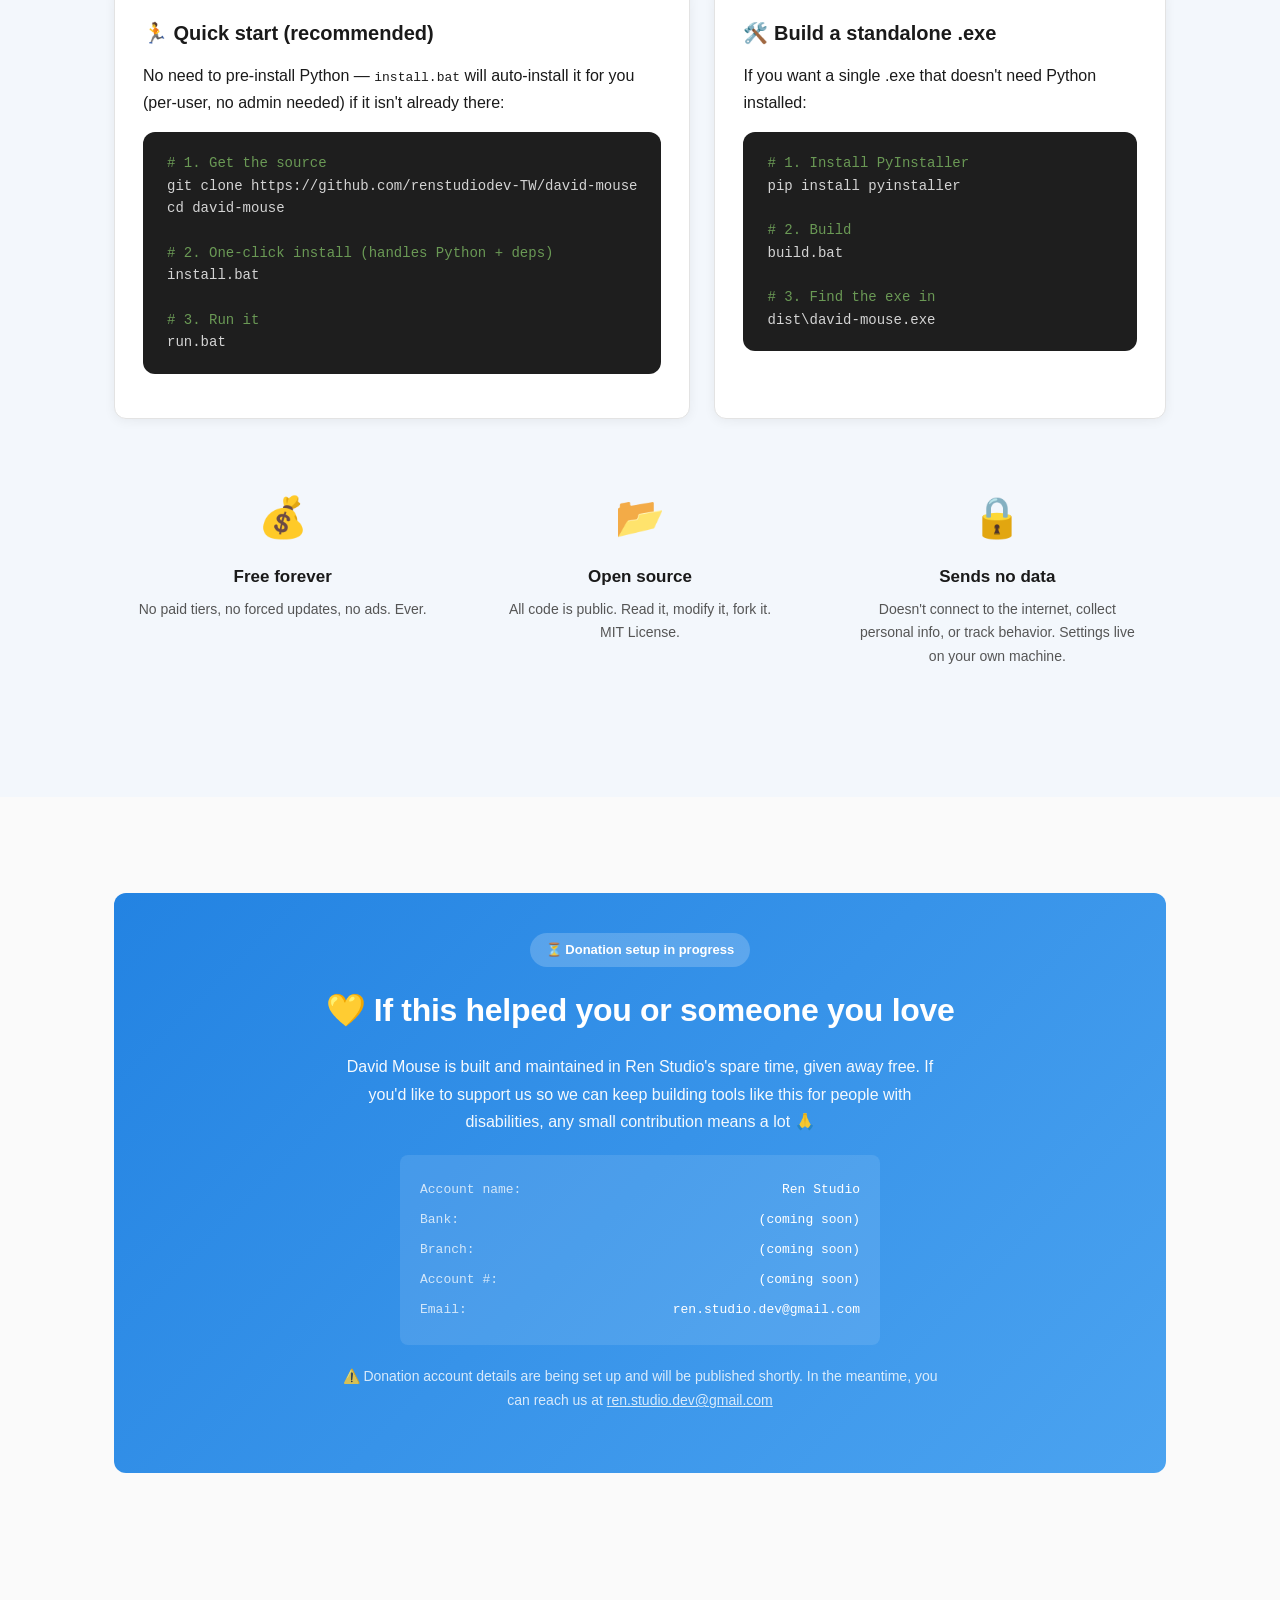
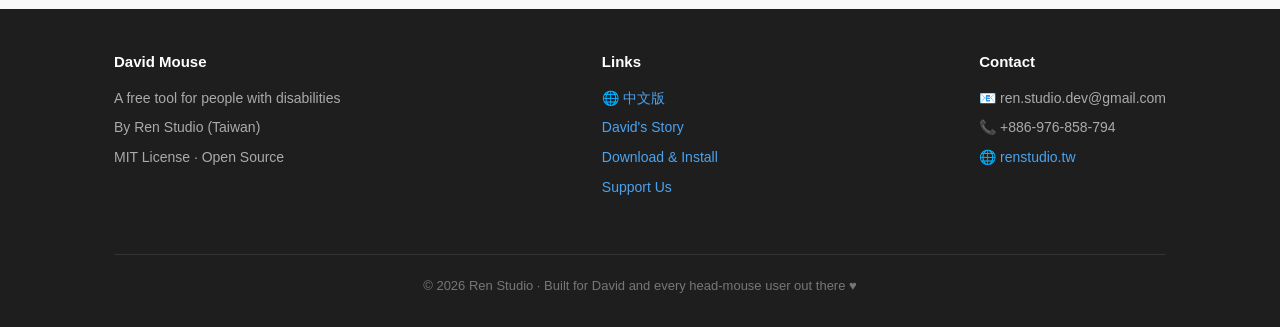
==== commit b4c94319: "更新視窗大小" ====
--- a/docs/en/index.html
+++ b/docs/en/index.html
@@ -48,30 +48,37 @@
   <div class="container">
     <h2>💛 Why this exists — David's Story</h2>
     <div class="story">
-      <div class="placeholder-notice">
-        ⚠️ PLACEHOLDER: This is filler text. Please replace with David's real story before publishing.
-      </div>
+      <p class="story-quote">"If even the most basic pleasures are taken away, where does the weight of life rest?"</p>
       <h3>This software was built because of David</h3>
       <p style="margin-bottom: 12px;">
-        David is someone who relies on a head-mouse to use the computer. For him,
-        watching YouTube — listening to music, watching videos —
-        is one of the few times he can fully relax and connect with the world.
-      </p>
-      <p style="margin-bottom: 12px;">
-        But he ran into an exhausting problem. His head-mouse software has an "auto-click" feature
-        (cursor stays still for a moment → it clicks automatically). Most of the time that's helpful.
-        But while watching YouTube, even tiny head movements would land the cursor over the video,
-        then briefly stop — triggering a click — which pauses and resumes the video every few seconds.
-        It made the simple act of watching a video impossible.
-      </p>
-      <p style="margin-bottom: 12px;">
-        His family (and my friend / patient) tried several commercial products. None solved this.
-        So I decided to build a dedicated tool: a small window with one big, obvious
-        <strong>"Pause Auto-Click"</strong> button — one that a head-mouse user could easily reach.
+        In my career as an assistive technology evaluator, David Chang's story — a person with cervical spinal cord injury (SCI C-level) — is one that has left the deepest impression on me.
+      </p>
+      <p style="margin-bottom: 12px;">
+        When I first met David, he was in bad shape. The spinal cord injury from a car accident had stripped him of control over his body, leaving him entirely dependent on his wife around the clock. In that small room, what was trapped wasn't only David's immobilized body — it was also the unbearable pressure on his wife. As an occupational therapist, I knew my job wasn't just to help him "maintain vital signs," but to help him reclaim the feeling of having a <em>life</em>.
+      </p>
+      <p style="margin-bottom: 12px;">
+        To help him reconnect with the world, we tried to secure a head-mouse for him through charitable funding. But we ran into a wall. Wheelchairs and electric beds — "traditional" assistive devices — were gladly supported. The moment we mentioned a "mouse," though, the room cooled: that was entertainment, not a basic necessity.
+      </p>
+      <p style="margin-bottom: 12px;">
+        That gap in social perception struck me deeply. Many people think a person with a severe disability just needs to survive and be able to move. They overlook the fact that <em>enjoyment</em> and <em>autonomy</em> are often what keep a person going. For David, browsing the web, watching videos, and chatting with the outside world by typing — these weren't luxuries. They were the only tiny window through which he could reclaim any sense of control over his own life.
+      </p>
+      <p style="margin-bottom: 12px;">
+        Fortunately, we didn't give up. We eventually found other resources and managed to get David his head-mouse hardware. But once the hardware was in place, the real challenge emerged on the software side.
+      </p>
+      <p style="margin-bottom: 12px;">
+        We started with point-n-click software. It's powerful and full-featured, but for a non-technical family caregiver, the advanced settings were simply too complex. David's wife was already exhausted from daily caregiving — she couldn't reasonably be expected to fine-tune layer upon layer of configuration. Worse, even after painstakingly getting everything set up, the software still produced uncontrolled auto-clicks. Imagine: David finally gets a video to start playing, full of expectation — and the screen keeps cycling through <em>play, pause, play, pause</em> in an endless loop.
+      </p>
+      <p style="margin-bottom: 12px;">
+        Watching the hope in his eyes turn to helpless frustration, the thought surfaced: "Why don't we just build our own?"
+      </p>
+      <p style="margin-bottom: 12px;">
+        We decided to build a tool centered on <strong>subtraction design</strong> — keeping only the most essential features — and named it "david-mouse" after him. The goal was clear: the user and their family should be able to set it up intuitively, without always waiting for a professional to come help. We even added multilingual support, because our quiet hope was that not just David, but other people with spinal cord injuries anywhere in the world could download it for free and reclaim their digital autonomy.
+      </p>
+      <p style="margin-bottom: 12px;">
+        After "david-mouse" was finished, David's life genuinely changed. He can now navigate the web and find entertainment on his own, using just subtle head movements. Not only did this give his wife room to breathe — more importantly, the light in David's eyes came back. The irritable, depressed David slowly faded, because that small mouse had given him back the feeling of being in control. He began pushing himself to speak louder and more clearly. He started wanting to sing. He wanted to control more things through his own effort.
       </p>
       <p>
-        That's how David Mouse began. If it can help David,
-        it should be able to help others around the world facing the same problem.
+        Riding that wave of motivation, we later helped modify his electric wheelchair's controller. Today, David can confidently take himself out in his wheelchair on his own. From a tiny cursor on a screen to a wheelchair moving freely in the real world — "david-mouse" may be just a simple piece of software, but for David, it was the key to restarting his life. And it's the gift we want to give to people with spinal cord injuries everywhere.
       </p>
     </div>
   </div>
--- a/docs/assets/styles.css
+++ b/docs/assets/styles.css
@@ -153,6 +153,15 @@
   margin-bottom: 16px;
   border: 1px dashed var(--danger);
 }
+.story-quote {
+  font-size: 17px;
+  font-style: italic;
+  font-weight: 600;
+  color: #7a5d00;
+  line-height: 1.65;
+  margin-bottom: 20px;
+  padding: 0;
+}
 
 /* Problem / Solution grid */
 .grid-2 {
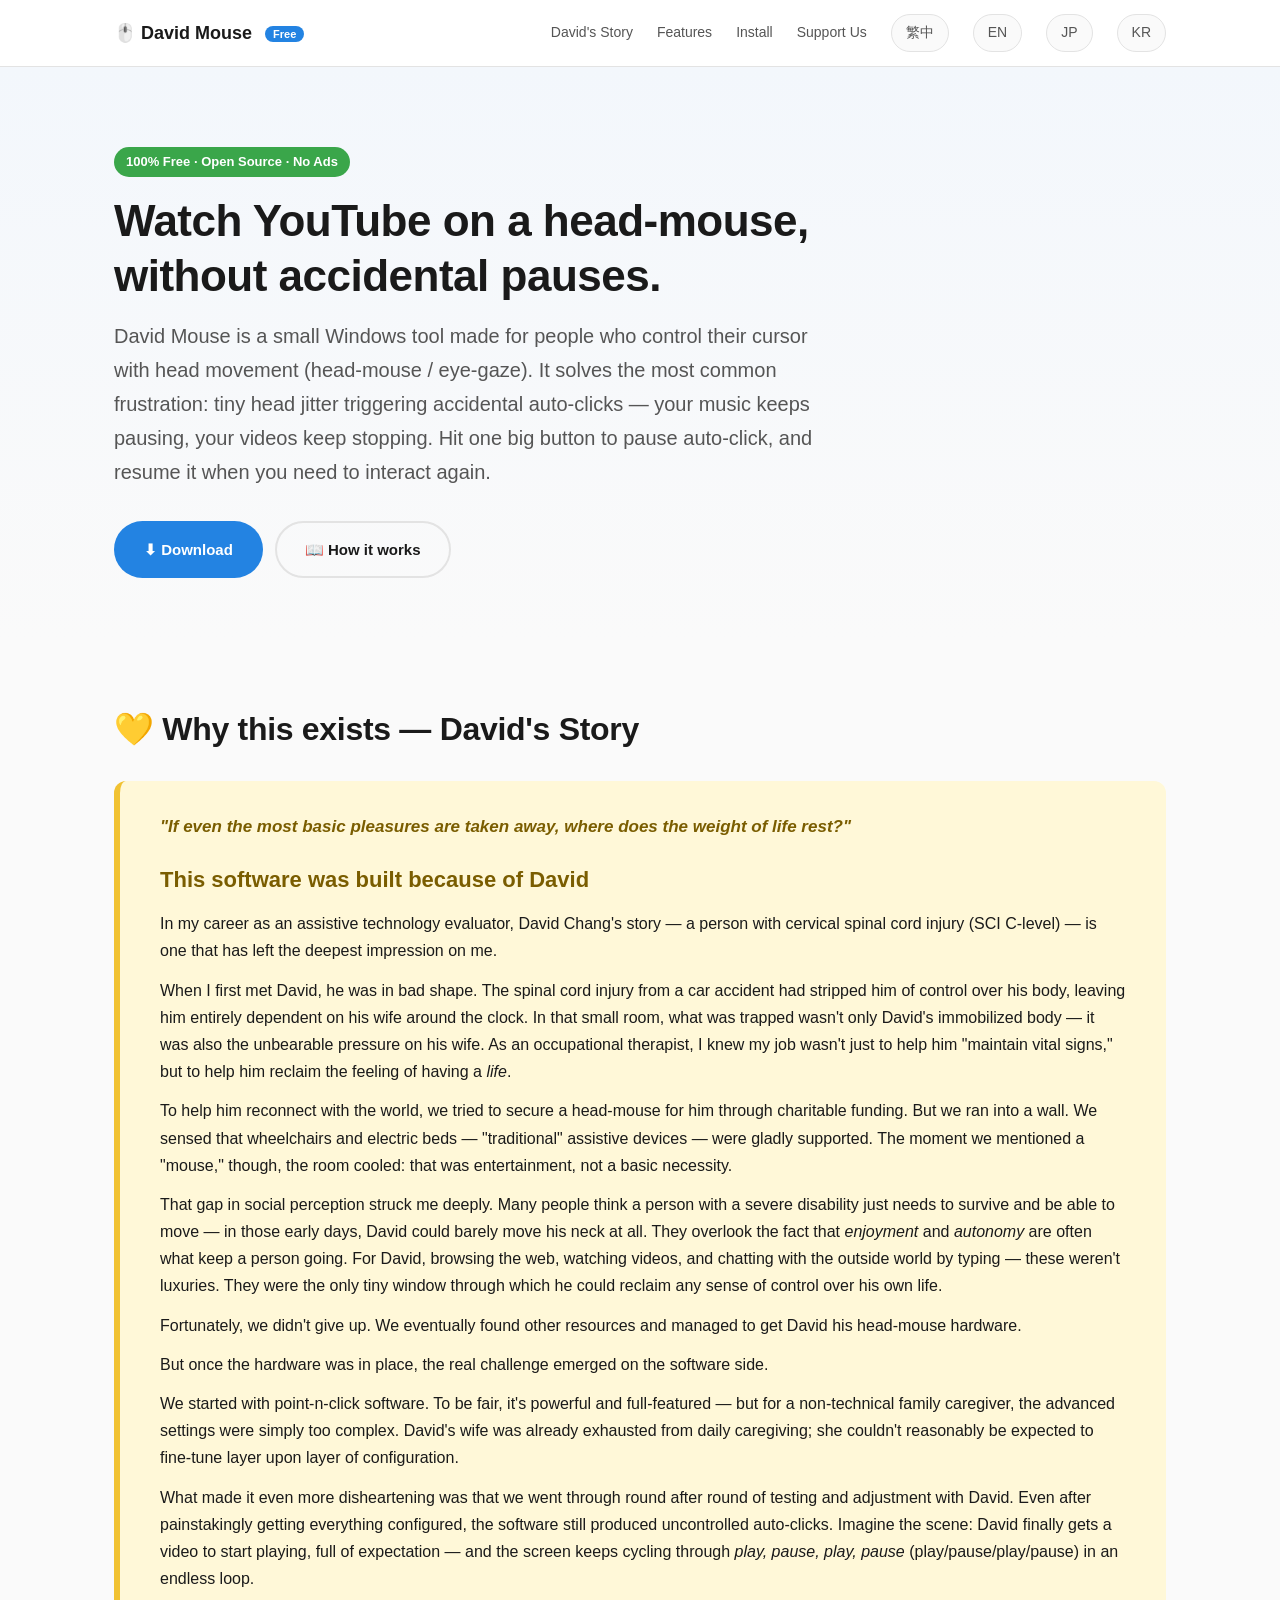
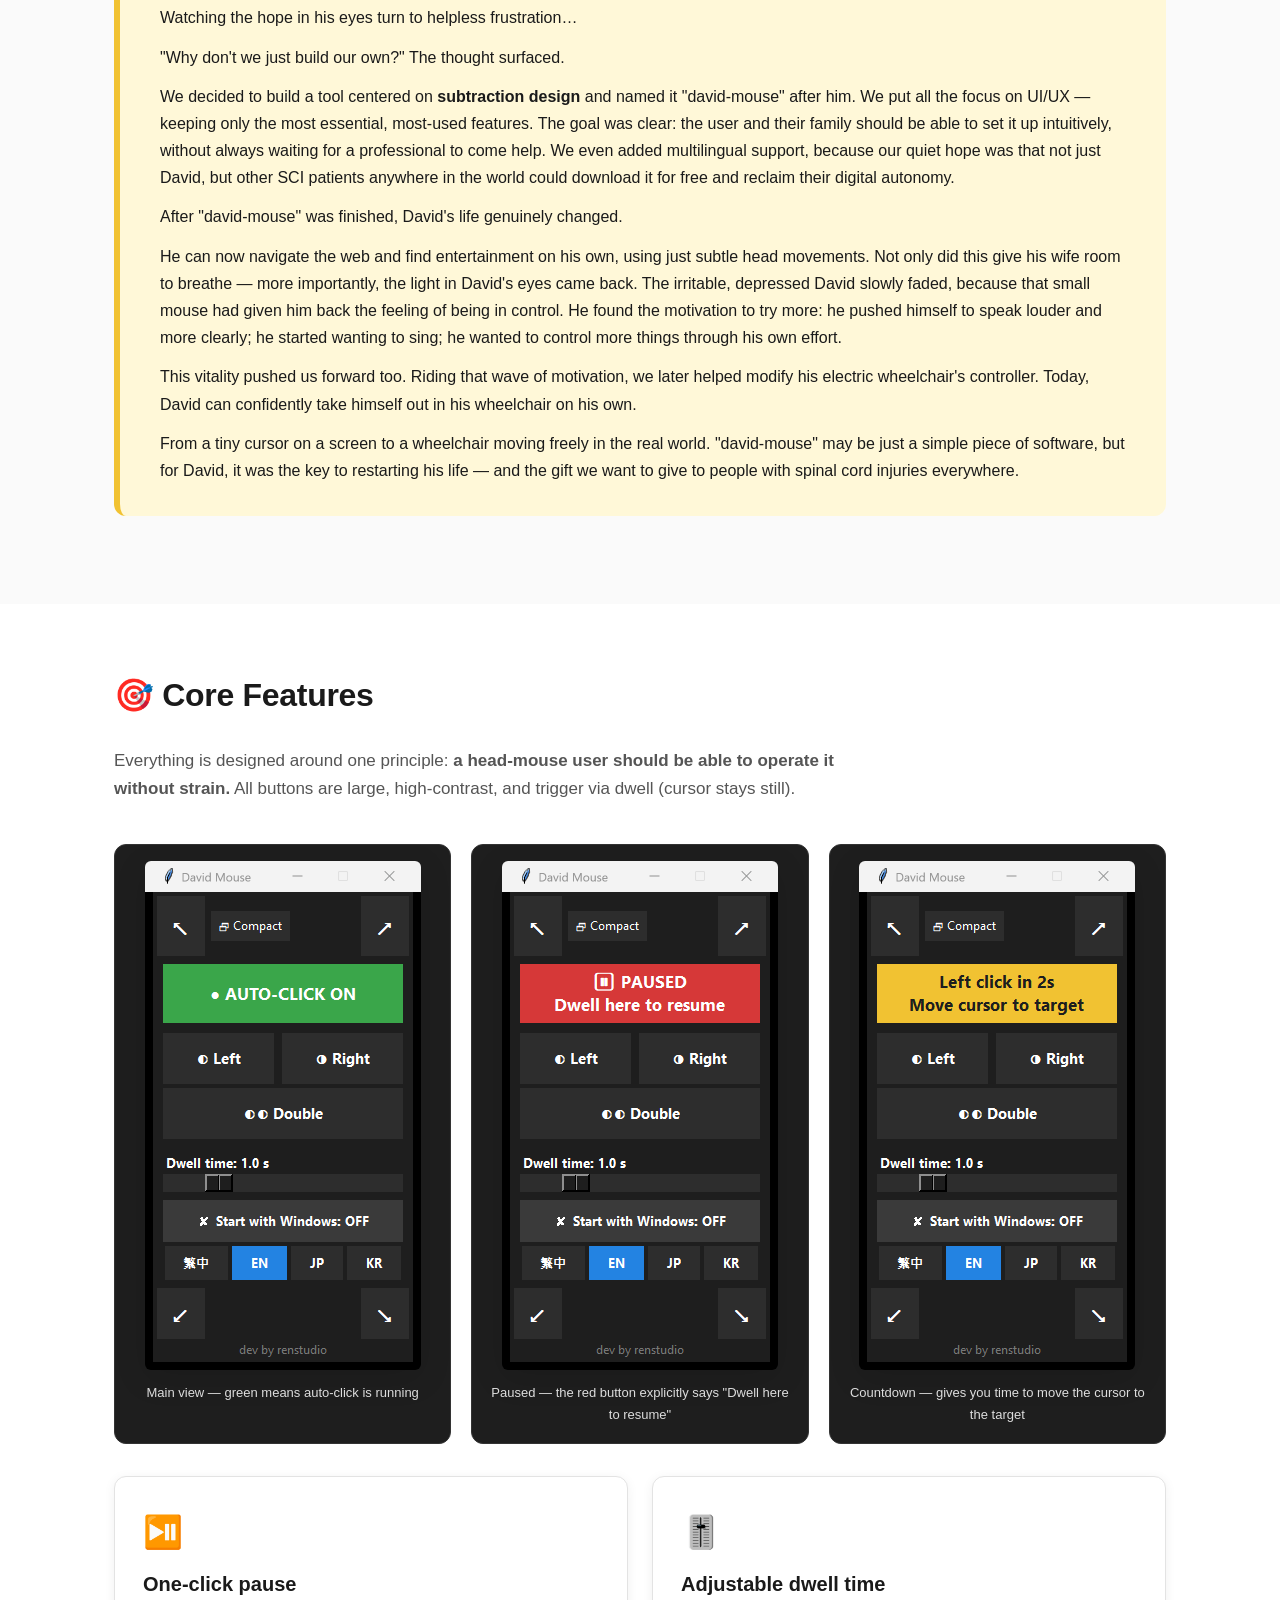
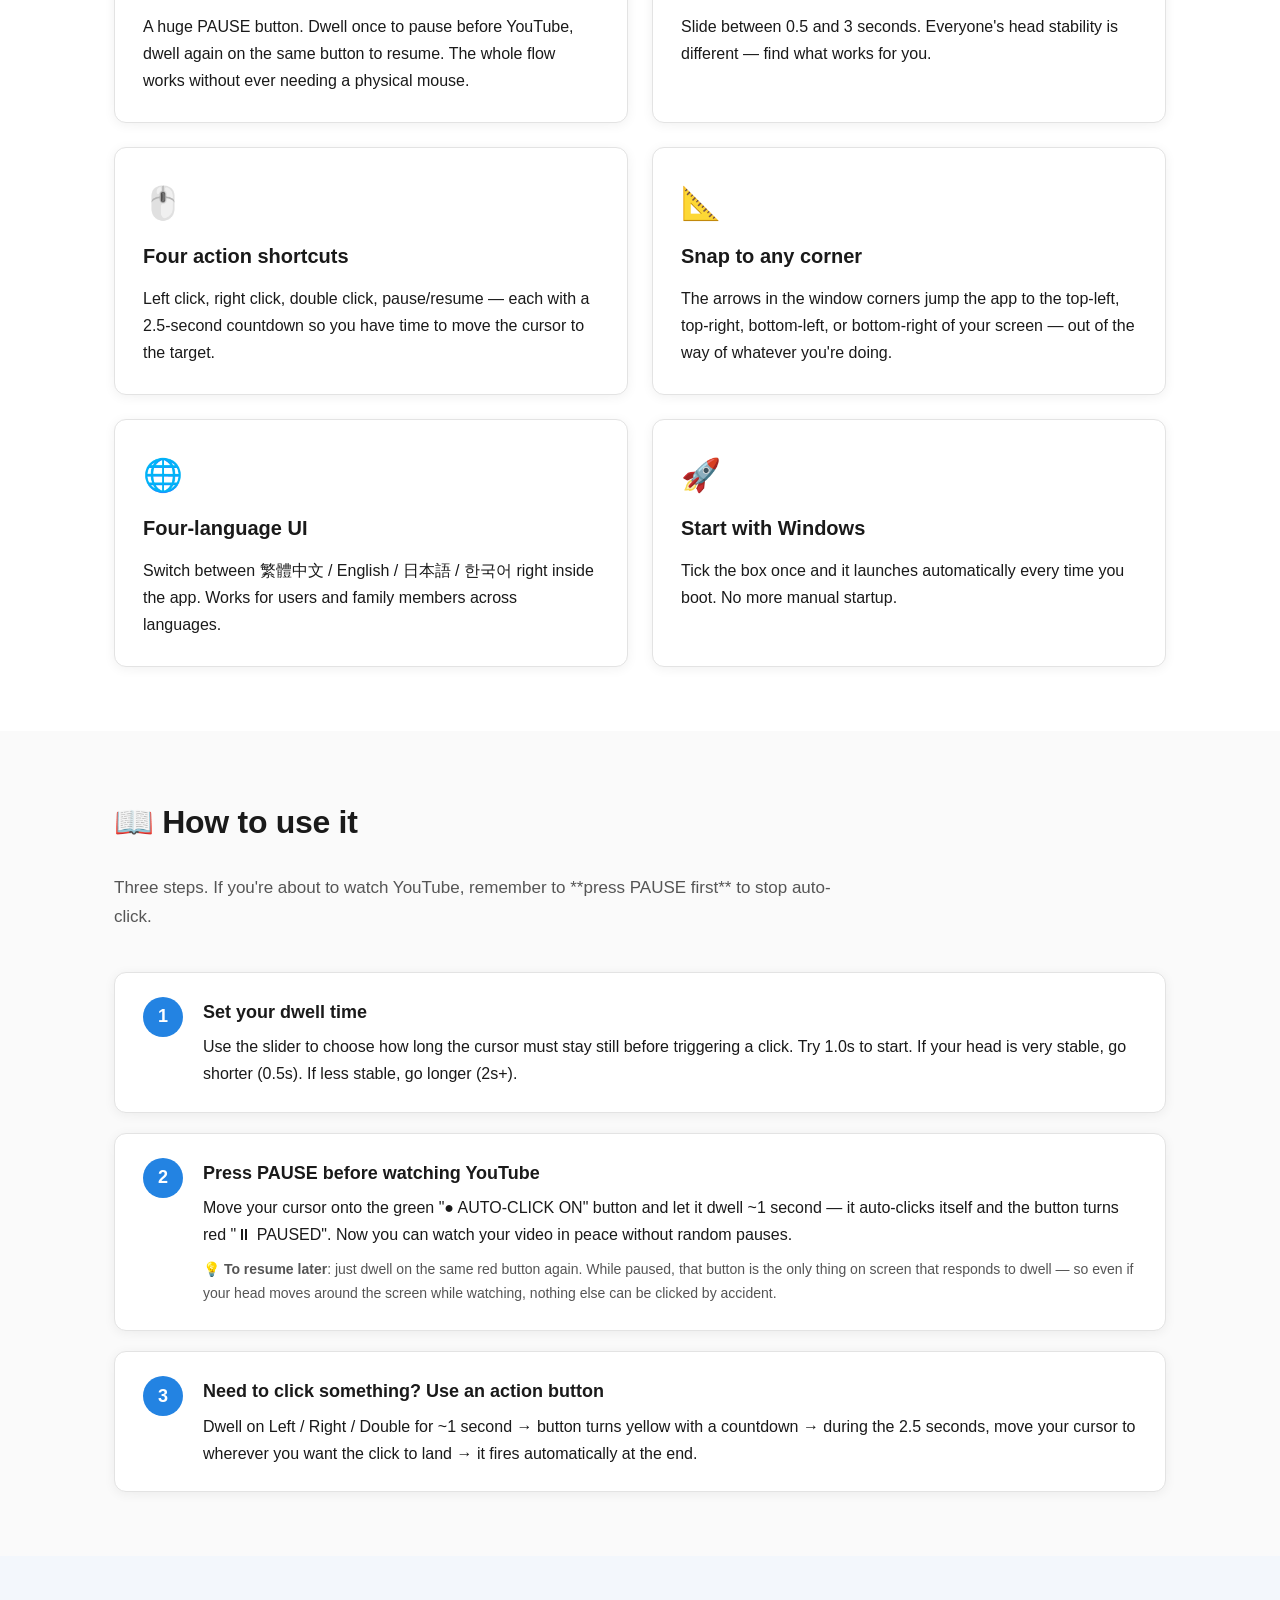
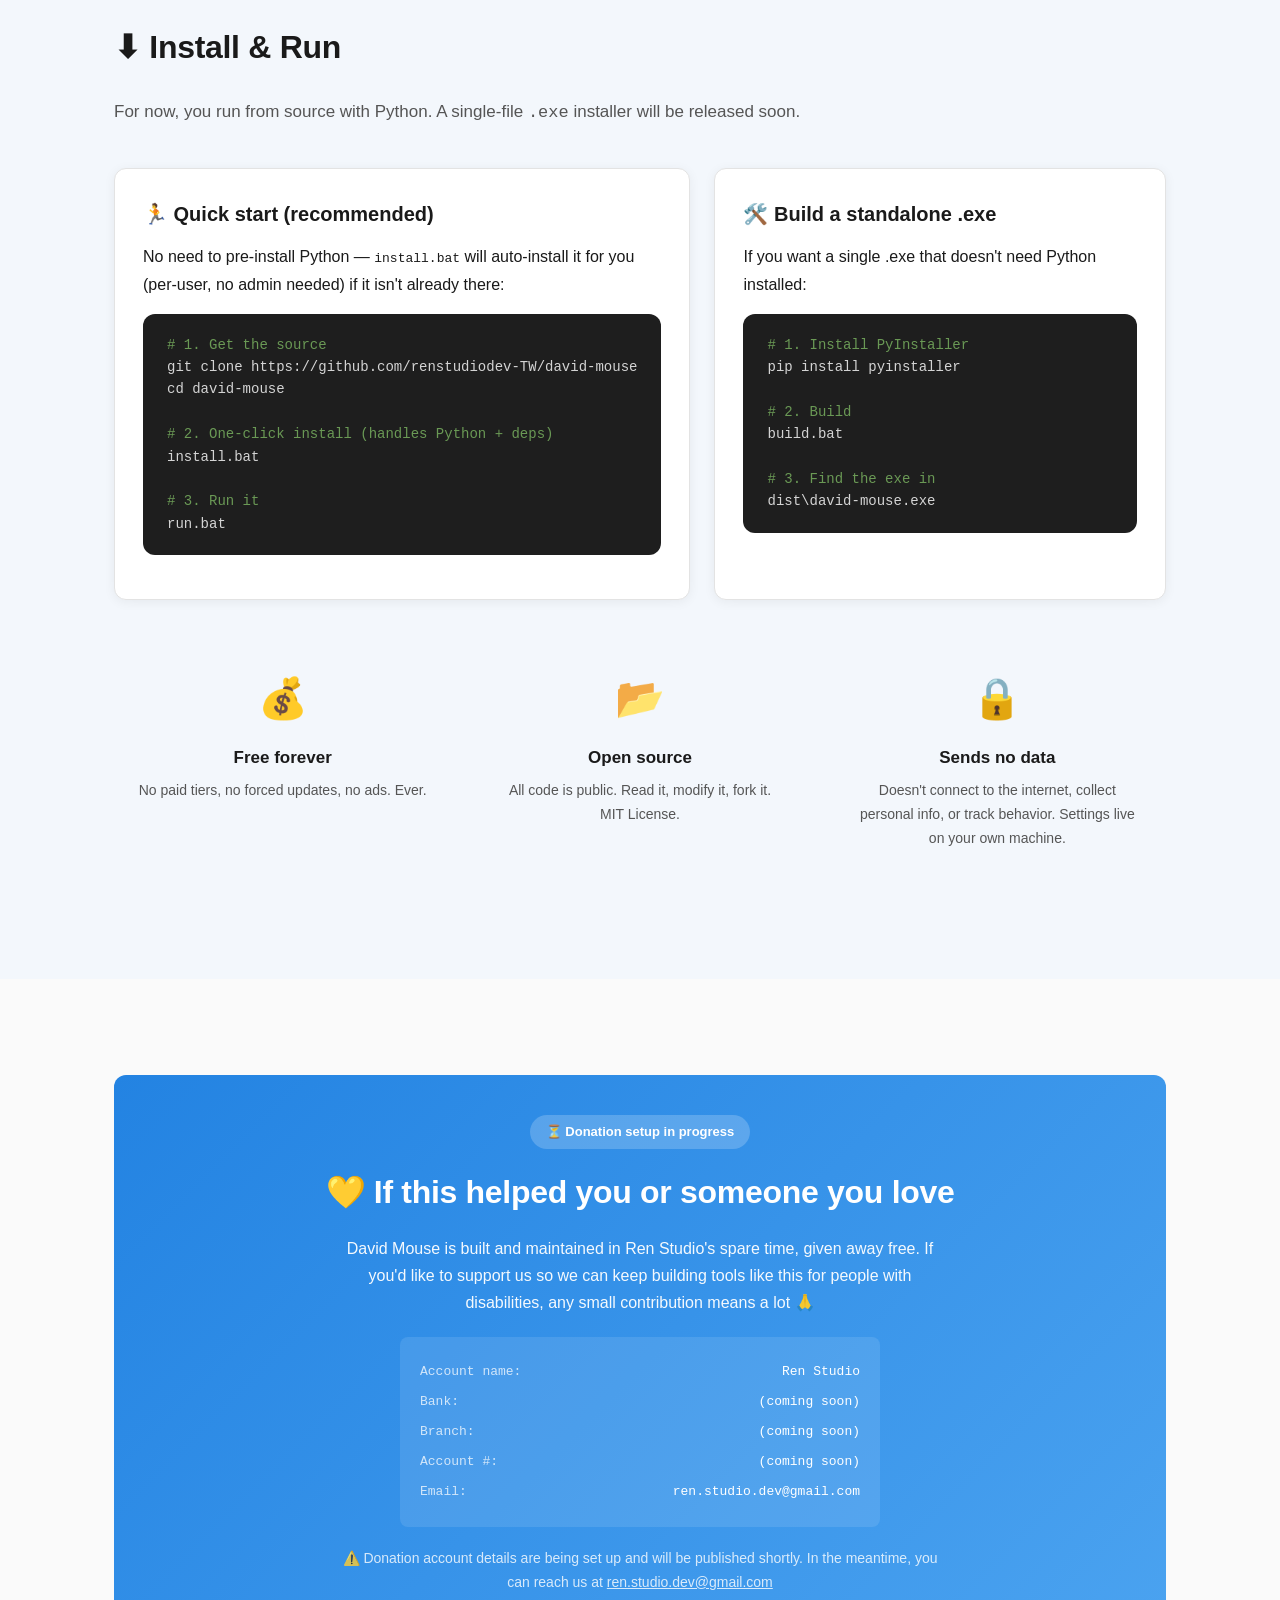
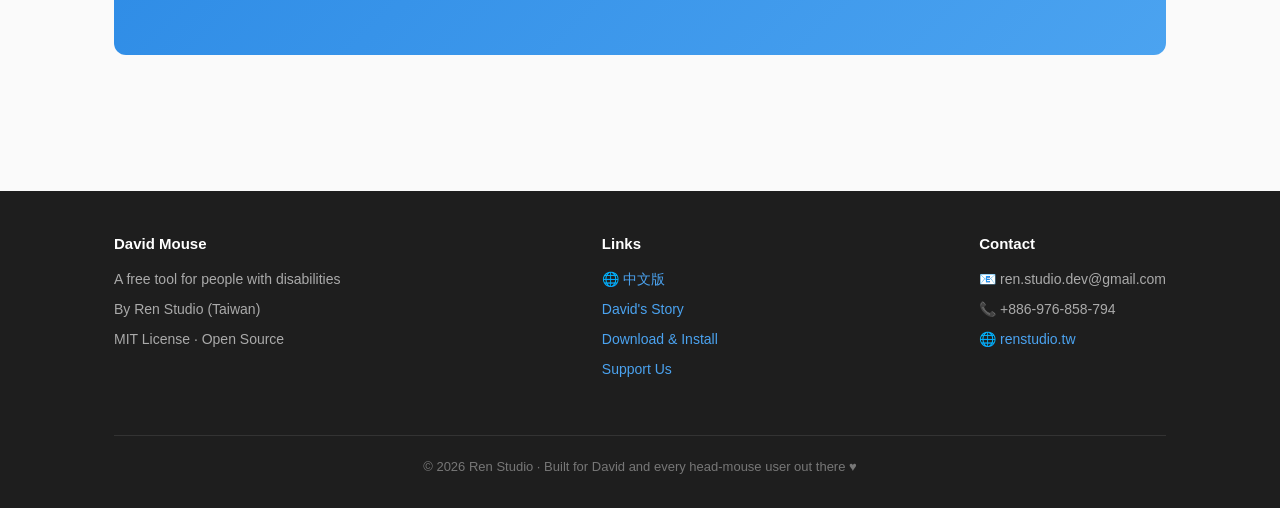
==== commit 8571d596: "更新html內截圖語系" ====
--- a/docs/en/index.html
+++ b/docs/en/index.html
@@ -57,28 +57,43 @@
         When I first met David, he was in bad shape. The spinal cord injury from a car accident had stripped him of control over his body, leaving him entirely dependent on his wife around the clock. In that small room, what was trapped wasn't only David's immobilized body — it was also the unbearable pressure on his wife. As an occupational therapist, I knew my job wasn't just to help him "maintain vital signs," but to help him reclaim the feeling of having a <em>life</em>.
       </p>
       <p style="margin-bottom: 12px;">
-        To help him reconnect with the world, we tried to secure a head-mouse for him through charitable funding. But we ran into a wall. Wheelchairs and electric beds — "traditional" assistive devices — were gladly supported. The moment we mentioned a "mouse," though, the room cooled: that was entertainment, not a basic necessity.
-      </p>
-      <p style="margin-bottom: 12px;">
-        That gap in social perception struck me deeply. Many people think a person with a severe disability just needs to survive and be able to move. They overlook the fact that <em>enjoyment</em> and <em>autonomy</em> are often what keep a person going. For David, browsing the web, watching videos, and chatting with the outside world by typing — these weren't luxuries. They were the only tiny window through which he could reclaim any sense of control over his own life.
-      </p>
-      <p style="margin-bottom: 12px;">
-        Fortunately, we didn't give up. We eventually found other resources and managed to get David his head-mouse hardware. But once the hardware was in place, the real challenge emerged on the software side.
-      </p>
-      <p style="margin-bottom: 12px;">
-        We started with point-n-click software. It's powerful and full-featured, but for a non-technical family caregiver, the advanced settings were simply too complex. David's wife was already exhausted from daily caregiving — she couldn't reasonably be expected to fine-tune layer upon layer of configuration. Worse, even after painstakingly getting everything set up, the software still produced uncontrolled auto-clicks. Imagine: David finally gets a video to start playing, full of expectation — and the screen keeps cycling through <em>play, pause, play, pause</em> in an endless loop.
-      </p>
-      <p style="margin-bottom: 12px;">
-        Watching the hope in his eyes turn to helpless frustration, the thought surfaced: "Why don't we just build our own?"
-      </p>
-      <p style="margin-bottom: 12px;">
-        We decided to build a tool centered on <strong>subtraction design</strong> — keeping only the most essential features — and named it "david-mouse" after him. The goal was clear: the user and their family should be able to set it up intuitively, without always waiting for a professional to come help. We even added multilingual support, because our quiet hope was that not just David, but other people with spinal cord injuries anywhere in the world could download it for free and reclaim their digital autonomy.
-      </p>
-      <p style="margin-bottom: 12px;">
-        After "david-mouse" was finished, David's life genuinely changed. He can now navigate the web and find entertainment on his own, using just subtle head movements. Not only did this give his wife room to breathe — more importantly, the light in David's eyes came back. The irritable, depressed David slowly faded, because that small mouse had given him back the feeling of being in control. He began pushing himself to speak louder and more clearly. He started wanting to sing. He wanted to control more things through his own effort.
+        To help him reconnect with the world, we tried to secure a head-mouse for him through charitable funding. But we ran into a wall. We sensed that wheelchairs and electric beds — "traditional" assistive devices — were gladly supported. The moment we mentioned a "mouse," though, the room cooled: that was entertainment, not a basic necessity.
+      </p>
+      <p style="margin-bottom: 12px;">
+        That gap in social perception struck me deeply. Many people think a person with a severe disability just needs to survive and be able to move — in those early days, David could barely move his neck at all. They overlook the fact that <em>enjoyment</em> and <em>autonomy</em> are often what keep a person going. For David, browsing the web, watching videos, and chatting with the outside world by typing — these weren't luxuries. They were the only tiny window through which he could reclaim any sense of control over his own life.
+      </p>
+      <p style="margin-bottom: 12px;">
+        Fortunately, we didn't give up. We eventually found other resources and managed to get David his head-mouse hardware.
+      </p>
+      <p style="margin-bottom: 12px;">
+        But once the hardware was in place, the real challenge emerged on the software side.
+      </p>
+      <p style="margin-bottom: 12px;">
+        We started with point-n-click software. To be fair, it's powerful and full-featured — but for a non-technical family caregiver, the advanced settings were simply too complex. David's wife was already exhausted from daily caregiving; she couldn't reasonably be expected to fine-tune layer upon layer of configuration.
+      </p>
+      <p style="margin-bottom: 12px;">
+        What made it even more disheartening was that we went through round after round of testing and adjustment with David. Even after painstakingly getting everything configured, the software still produced uncontrolled auto-clicks. Imagine the scene: David finally gets a video to start playing, full of expectation — and the screen keeps cycling through <em>play, pause, play, pause</em> (play/pause/play/pause) in an endless loop.
+      </p>
+      <p style="margin-bottom: 12px;">
+        Watching the hope in his eyes turn to helpless frustration…
+      </p>
+      <p style="margin-bottom: 12px;">
+        "Why don't we just build our own?" The thought surfaced.
+      </p>
+      <p style="margin-bottom: 12px;">
+        We decided to build a tool centered on <strong>subtraction design</strong> and named it "david-mouse" after him. We put all the focus on UI/UX — keeping only the most essential, most-used features. The goal was clear: the user and their family should be able to set it up intuitively, without always waiting for a professional to come help. We even added multilingual support, because our quiet hope was that not just David, but other SCI patients anywhere in the world could download it for free and reclaim their digital autonomy.
+      </p>
+      <p style="margin-bottom: 12px;">
+        After "david-mouse" was finished, David's life genuinely changed.
+      </p>
+      <p style="margin-bottom: 12px;">
+        He can now navigate the web and find entertainment on his own, using just subtle head movements. Not only did this give his wife room to breathe — more importantly, the light in David's eyes came back. The irritable, depressed David slowly faded, because that small mouse had given him back the feeling of being in control. He found the motivation to try more: he pushed himself to speak louder and more clearly; he started wanting to sing; he wanted to control more things through his own effort.
+      </p>
+      <p style="margin-bottom: 12px;">
+        This vitality pushed us forward too. Riding that wave of motivation, we later helped modify his electric wheelchair's controller. Today, David can confidently take himself out in his wheelchair on his own.
       </p>
       <p>
-        Riding that wave of motivation, we later helped modify his electric wheelchair's controller. Today, David can confidently take himself out in his wheelchair on his own. From a tiny cursor on a screen to a wheelchair moving freely in the real world — "david-mouse" may be just a simple piece of software, but for David, it was the key to restarting his life. And it's the gift we want to give to people with spinal cord injuries everywhere.
+        From a tiny cursor on a screen to a wheelchair moving freely in the real world. "david-mouse" may be just a simple piece of software, but for David, it was the key to restarting his life — and the gift we want to give to people with spinal cord injuries everywhere.
       </p>
     </div>
   </div>
@@ -95,15 +110,15 @@
 
     <div class="shots">
       <figure class="shot">
-        <img src="../screenshots/ui-running.png" alt="Main UI with auto-click running" loading="lazy">
+        <img src="../screenshots/en/ui-running.png" alt="Main UI with auto-click running" loading="lazy">
         <figcaption>Main view — green means auto-click is running</figcaption>
       </figure>
       <figure class="shot">
-        <img src="../screenshots/ui-paused.png" alt="Auto-click paused" loading="lazy">
+        <img src="../screenshots/en/ui-paused.png" alt="Auto-click paused" loading="lazy">
         <figcaption>Paused — the red button explicitly says "Dwell here to resume"</figcaption>
       </figure>
       <figure class="shot">
-        <img src="../screenshots/ui-countdown.png" alt="Countdown mode" loading="lazy">
+        <img src="../screenshots/en/ui-countdown.png" alt="Countdown mode" loading="lazy">
         <figcaption>Countdown — gives you time to move the cursor to the target</figcaption>
       </figure>
     </div>
